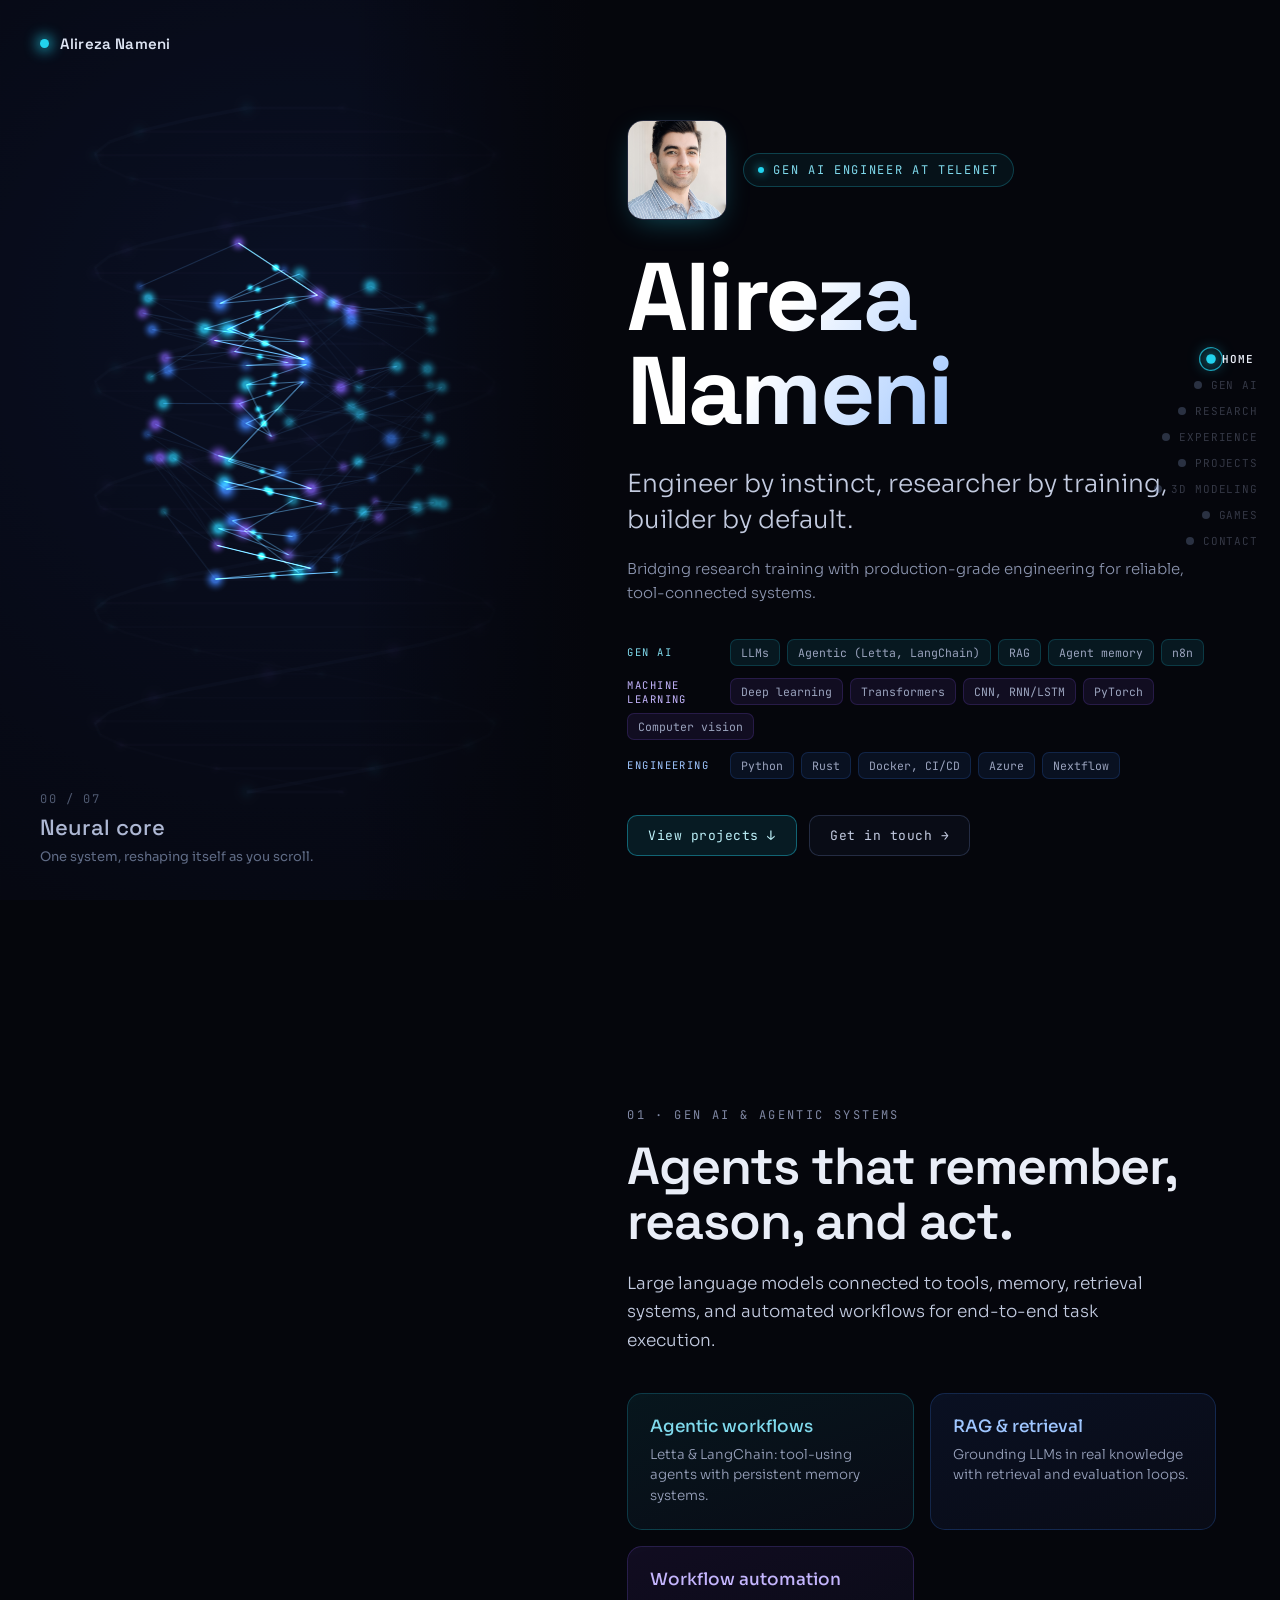
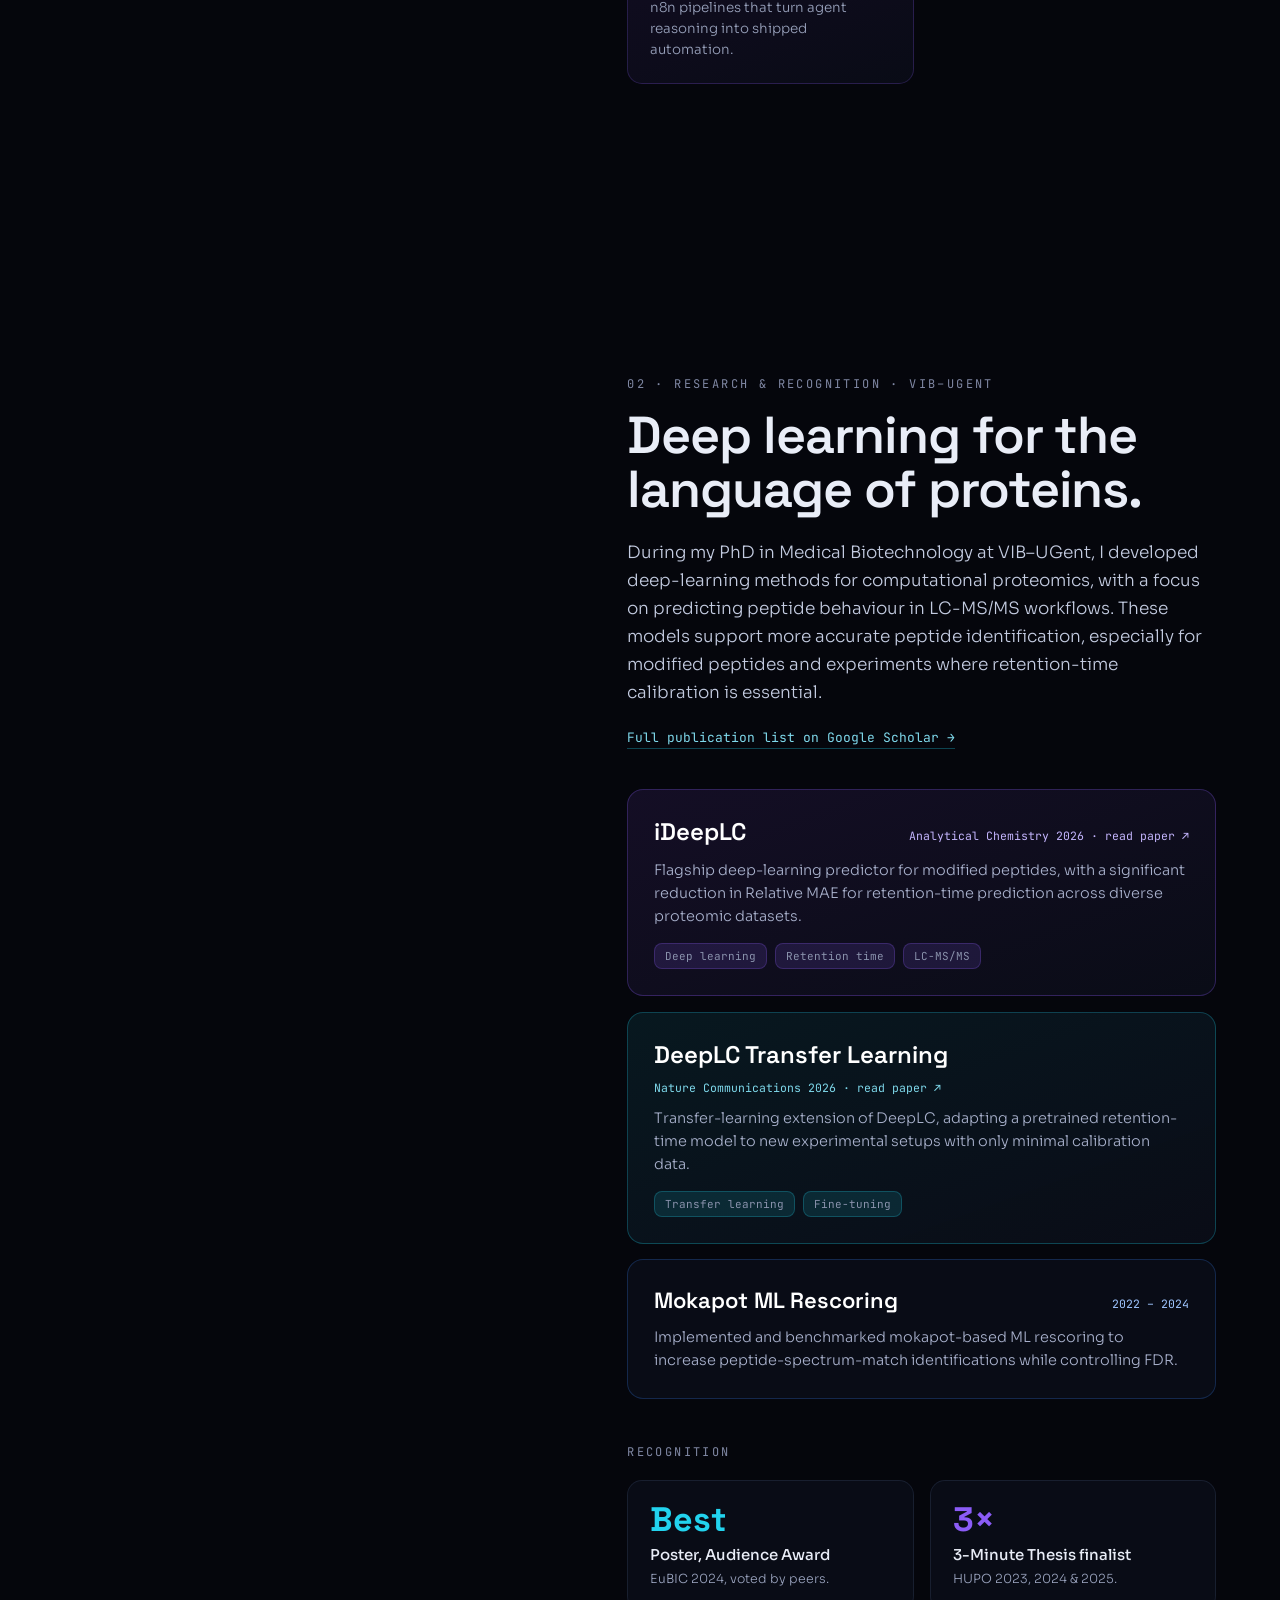
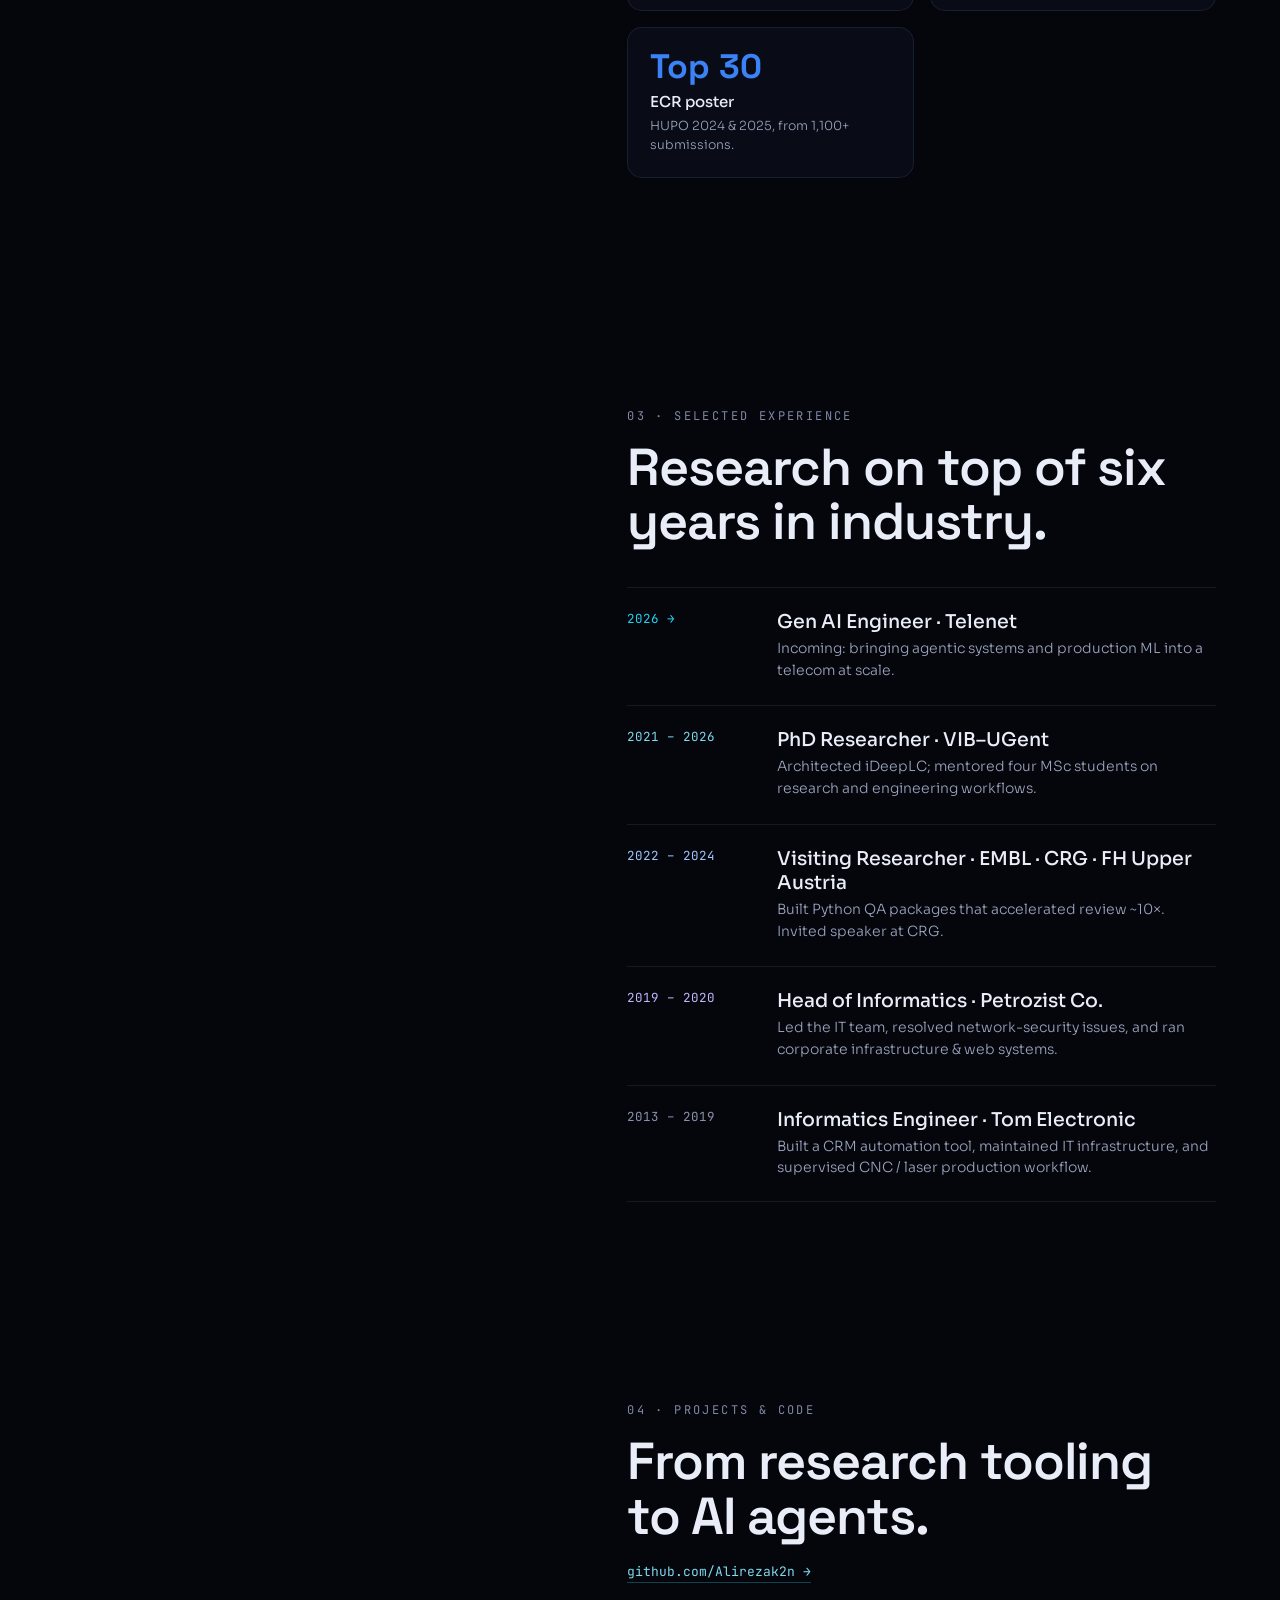
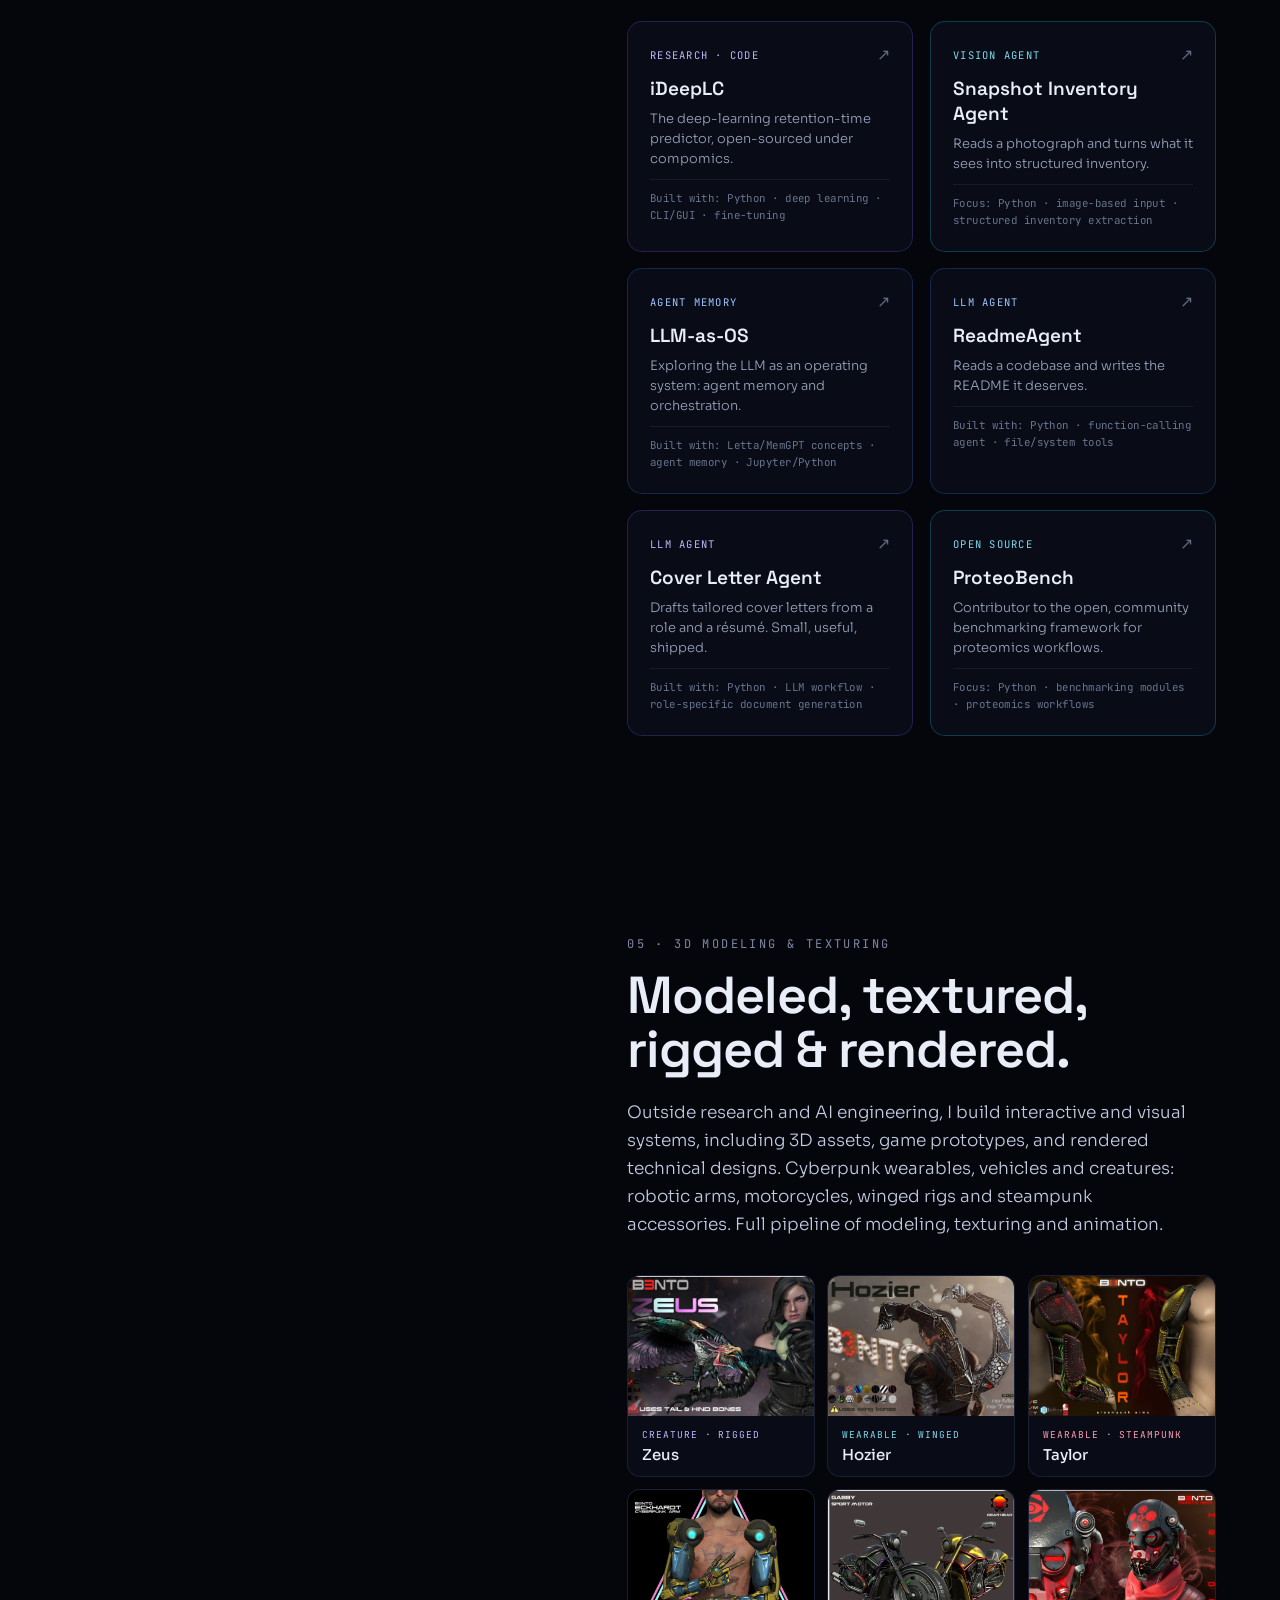
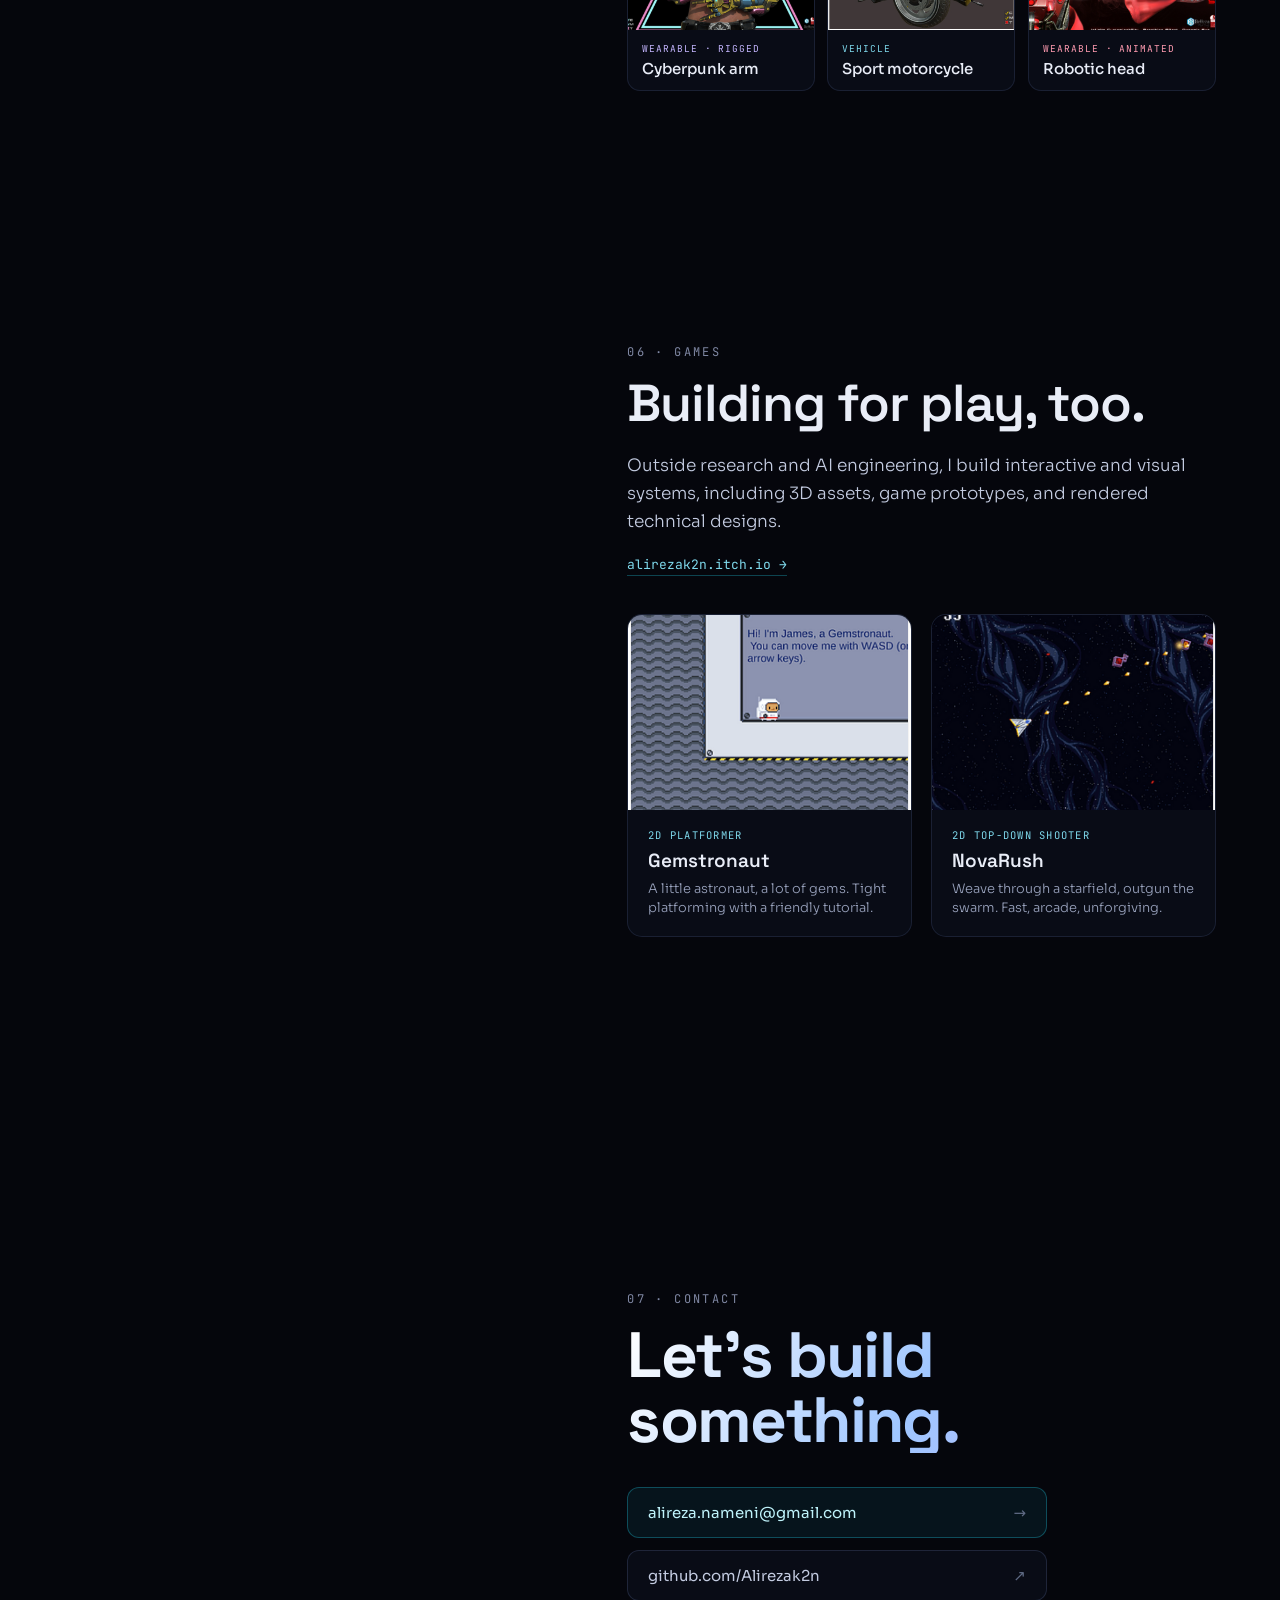
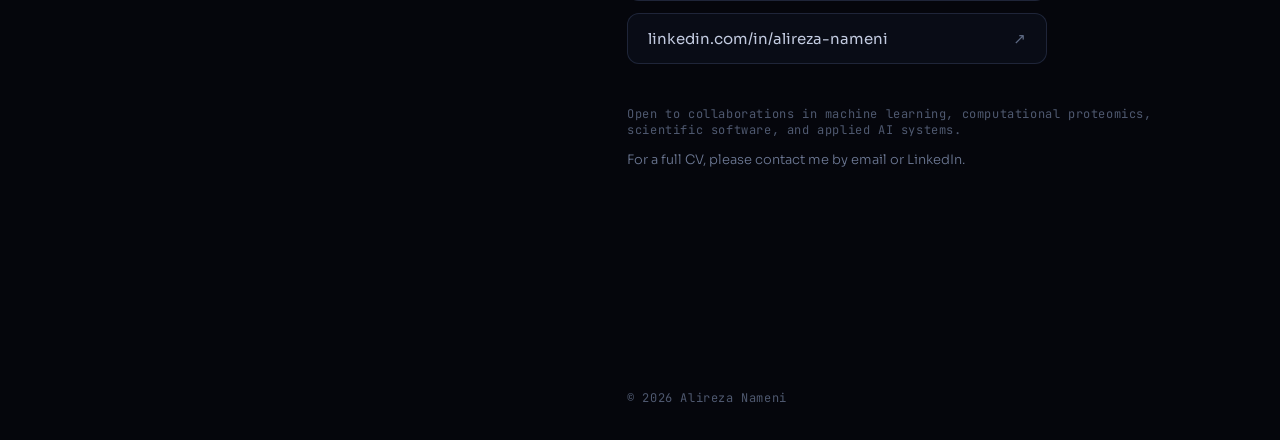
==== index.html @ 002497c2 "Add files via upload" ====
<!DOCTYPE html>

<html lang="en"><head><meta charset="utf-8"/><meta content="width=device-width, initial-scale=1" name="viewport"/><meta content="Portfolio of Alireza Nameni, focused on Gen AI, machine learning, agentic systems, scientific software, and computational proteomics." name="description"/><title>Alireza Nameni · Gen AI Engineer &amp; Machine Learning Researcher</title><link href="https://fonts.googleapis.com" rel="preconnect"/><link crossorigin="" href="https://fonts.gstatic.com" rel="preconnect"/><link href="https://fonts.googleapis.com/css2?family=Space+Grotesk:wght@400;500;600;700&amp;family=Sora:wght@300;400;500;600&amp;family=JetBrains+Mono:wght@400;500&amp;display=swap" rel="stylesheet"/><link href="css/style.css" rel="stylesheet"/><meta content="Alireza Nameni · Gen AI Engineer &amp; Machine Learning Researcher" property="og:title"/><meta content="Portfolio of Alireza Nameni, focused on Gen AI, machine learning, agentic systems, scientific software, and computational proteomics." property="og:description"/><meta content="website" property="og:type"/><meta content="https://alirezak2n.github.io" property="og:url"/><meta content="https://alirezak2n.github.io/uploads/BERX3398_small%20-%2034.jpg" property="og:image"/><meta content="summary_large_image" name="twitter:card"/><meta content="Alireza Nameni · Gen AI Engineer &amp; Machine Learning Researcher" name="twitter:title"/><meta content="Gen AI, machine learning, agentic systems, scientific software, and computational proteomics." name="twitter:description"/><meta content="https://alirezak2n.github.io/uploads/BERX3398_small%20-%2034.jpg" name="twitter:image"/><link href="https://alirezak2n.github.io/" rel="canonical"/><!--
============ VISITOR ANALYTICS — pick ONE option below ============

OPTION A (recommended, free, no cookie banner needed): GoatCounter
1. Sign up at https://www.goatcounter.com (free), choose a code, e.g. "alirezak2n"
2. Replace MYCODE below with your code and uncomment the line:

<script data-goatcounter="https://MYCODE.goatcounter.com/count" async src="//gc.zgo.at/count.js"></script>

3. View your stats anytime at https://MYCODE.goatcounter.com

OPTION B: Google Analytics 4 (free, more detailed, requires Google account)
1. Go to https://analytics.google.com → Admin → Create property → add a Web data stream for https://alirezak2n.github.io
2. Copy your Measurement ID (looks like G-XXXXXXXXXX), replace it below in BOTH places, and uncomment:

<script async src="https://www.googletagmanager.com/gtag/js?id=G-XXXXXXXXXX"></script>
<script>
  window.dataLayer = window.dataLayer || [];
  function gtag(){dataLayer.push(arguments);}
  gtag('js', new Date());
  gtag('config', 'G-XXXXXXXXXX');
</script>

3. View stats at analytics.google.com (data appears after ~24h)

OPTION C: Plausible (paid, privacy-friendly): create the site in Plausible, then uncomment:
<script defer data-domain="alirezak2n.github.io" src="https://plausible.io/js/script.js"></script>
--></head><body><noscript>This site uses JavaScript for the interactive visual background. The written content remains available without it.</noscript>
<canvas class="u0001" id="net"></canvas>
<div class="u0002" id="panelUI">
<div class="u0003">
<span class="u0004"></span>Alireza Nameni
  </div>
<div>
<div class="u0005" id="panelIdx">00 / 07</div>
<div class="u0006" id="panelLabel">Neural core</div>
<div class="u0007" id="panelSub">One system, reshaping itself as you scroll.</div>
</div>
</div>
<div class="u0008" id="progbar"></div>
<nav aria-label="Section navigation" id="dots"><a class="section-nav-link" data-dot="hero" href="#hero" title="Home"><span class="section-nav-dot"></span><span class="section-nav-label">Home</span></a><a class="section-nav-link" data-dot="genai" href="#genai" title="Gen AI"><span class="section-nav-dot"></span><span class="section-nav-label">Gen AI</span></a><a class="section-nav-link" data-dot="research" href="#research" title="Research"><span class="section-nav-dot"></span><span class="section-nav-label">Research</span></a><a class="section-nav-link" data-dot="experience" href="#experience" title="Experience"><span class="section-nav-dot"></span><span class="section-nav-label">Experience</span></a><a class="section-nav-link" data-dot="projects" href="#projects" title="Projects"><span class="section-nav-dot"></span><span class="section-nav-label">Projects</span></a><a class="section-nav-link" data-dot="modeling" href="#modeling" title="3D Modeling"><span class="section-nav-dot"></span><span class="section-nav-label">3D Modeling</span></a><a class="section-nav-link" data-dot="games" href="#games" title="Games"><span class="section-nav-dot"></span><span class="section-nav-label">Games</span></a><a class="section-nav-link" data-dot="contact" href="#contact" title="Contact"><span class="section-nav-dot"></span><span class="section-nav-label">Contact</span></a></nav>
<main class="u0009" id="content">
<section class="u0010" data-screen-label="Hero" data-section="hero" id="hero">
<div class="u0011" data-reveal="">
<img alt="Alireza Nameni" class="u0012" decoding="async" fetchpriority="high" src="uploads/BERX3398_small%20-%2034.jpg"/>
<div class="u0013">
<span class="u0014"></span>Gen AI Engineer at Telenet
      </div>
</div>
<h1 class="u0015" data-delay="110" data-reveal="">Alireza<br/>Nameni</h1>
<p class="u0016" data-delay="230" data-reveal="">Engineer by instinct, researcher by training, builder by default.</p>
<p class="u0017" data-delay="330" data-reveal="">Bridging research training with production-grade engineering for reliable, tool-connected systems.</p>
<div class="u0018" data-delay="440" data-reveal="">
<div class="u0019">
<span class="u0020">Gen AI</span>
<span class="u0021">LLMs</span>
<span class="u0021">Agentic (Letta, LangChain)</span>
<span class="u0021">RAG</span>
<span class="u0021">Agent memory</span>
<span class="u0021">n8n</span>
</div>
<div class="u0019">
<span class="u0022">Machine learning</span>
<span class="u0023">Deep learning</span>
<span class="u0023">Transformers</span>
<span class="u0023">CNN, RNN/LSTM</span>
<span class="u0023">PyTorch</span>
<span class="u0023">Computer vision</span>
</div>
<div class="u0019">
<span class="u0024">Engineering</span>
<span class="u0025">Python</span>
<span class="u0025">Rust</span>
<span class="u0025">Docker, CI/CD</span>
<span class="u0025">Azure</span>
<span class="u0025">Nextflow</span>
</div>
</div>
<div class="hero-cta" data-delay="540" data-reveal="">
<a href="#projects">View projects ↓</a>
<a class="hero-cta-alt" href="#contact">Get in touch →</a>
</div>
</section>
<section class="u0026" data-screen-label="Gen AI" data-section="genai" id="genai">
<div class="u0027" data-reveal="">
<div class="u0028">01 · Gen AI &amp; Agentic Systems</div>
<h2 class="u0029">Agents that remember, reason, and act.</h2>
<p class="u0030">Large language models connected to tools, memory, retrieval systems, and automated workflows for end-to-end task execution.</p>
</div>
<div class="u0031">
<div class="u0032" data-delay="80" data-reveal="">
<h3 class="u0033">Agentic workflows</h3>
<p class="u0034">Letta &amp; LangChain: tool-using agents with persistent memory systems.</p>
</div>
<div class="u0035" data-delay="170" data-reveal="">
<h3 class="u0036">RAG &amp; retrieval</h3>
<p class="u0034">Grounding LLMs in real knowledge with retrieval and evaluation loops.</p>
</div>
<div class="u0037" data-delay="260" data-reveal="">
<h3 class="u0038">Workflow automation</h3>
<p class="u0034">n8n pipelines that turn agent reasoning into shipped automation.</p>
</div>
</div>
</section>
<section class="u0039" data-screen-label="Research" data-section="research" id="research">
<div class="u0027" data-reveal="">
<div class="u0028">02 · Research &amp; Recognition · VIB–UGent</div>
<h2 class="u0029">Deep learning for the language of proteins.</h2>
<p class="u0040">During my PhD in Medical Biotechnology at VIB–UGent, I developed deep-learning methods for computational proteomics, with a focus on predicting peptide behaviour in LC-MS/MS workflows. These models support more accurate peptide identification, especially for modified peptides and experiments where retention-time calibration is essential.</p>
</div><a class="u0041" data-delay="120" data-reveal="" href="https://scholar.google.com/citations?hl=de&amp;user=buHR2sUAAAAJ" rel="noopener" target="_blank">Full publication list on Google Scholar →</a>
<div class="u0042">
<a class="u0043" data-card="" data-delay="80" data-reveal="" href="https://pubs.acs.org/doi/10.1021/acs.analchem.5c08017" rel="noopener" target="_blank">
<div class="u0044">
<h3 class="u0045">iDeepLC</h3>
<span class="u0046">Analytical Chemistry 2026 · read paper ↗</span>
</div>
<p class="u0047">Flagship deep-learning predictor for modified peptides, with a significant reduction in Relative MAE for retention-time prediction across diverse proteomic datasets.</p>
<div class="u0048">
<span class="u0049">Deep learning</span>
<span class="u0049">Retention time</span>
<span class="u0049">LC-MS/MS</span>
</div>
</a>
<a class="u0050" data-card="" data-delay="160" data-reveal="" href="https://www.nature.com/articles/s41467-026-68981-5" rel="noopener" target="_blank">
<div class="u0044">
<h3 class="u0045">DeepLC Transfer Learning</h3>
<span class="u0051">Nature Communications 2026 · read paper ↗</span>
</div>
<p class="u0047">Transfer-learning extension of DeepLC, adapting a pretrained retention-time model to new experimental setups with only minimal calibration data.</p>
<div class="u0048">
<span class="u0052">Transfer learning</span>
<span class="u0052">Fine-tuning</span>
</div>
</a>
<div class="u0053" data-card="" data-delay="240" data-reveal="">
<div class="u0044">
<h3 class="u0054">Mokapot ML Rescoring</h3>
<span class="u0055">2022 – 2024</span>
</div>
<p class="u0056">Implemented and benchmarked mokapot-based ML rescoring to increase peptide-spectrum-match identifications while controlling FDR.</p>
</div>
</div>
<div class="u0057" data-delay="120" data-reveal="">
<div class="u0058">Recognition</div>
<div class="u0059">
<div class="u0060">
<div class="u0061">Best</div>
<h3 class="u0062">Poster, Audience Award</h3>
<p class="u0063">EuBIC 2024, voted by peers.</p>
</div>
<div class="u0060">
<div class="u0064"><span data-count="3">0</span>×</div>
<h3 class="u0062">3-Minute Thesis finalist</h3>
<p class="u0063">HUPO 2023, 2024 &amp; 2025.</p>
</div>
<div class="u0060">
<div class="u0065">Top <span data-count="30">0</span></div>
<h3 class="u0062">ECR poster</h3>
<p class="u0063">HUPO 2024 &amp; 2025, from <span data-count="1100" data-suffix="+">0</span> submissions.</p>
</div>
</div>
</div>
</section>
<section class="u0026" data-screen-label="Experience" data-section="experience" id="experience">
<div class="u0027" data-reveal="">
<div class="u0028">03 · Selected Experience</div>
<h2 class="u0029">Research on top of six years in industry.</h2>
</div>
<div class="u0066">
<div class="u0067" data-delay="60" data-reveal="">
<div class="u0068">2026 →</div>
<div><h3 class="u0069">Gen AI Engineer · Telenet</h3><p class="u0070">Incoming: bringing agentic systems and production ML into a telecom at scale.</p></div>
</div>
<div class="u0067" data-delay="140" data-reveal="">
<div class="u0071">2021 – 2026</div>
<div><h3 class="u0069">PhD Researcher · VIB–UGent</h3><p class="u0070">Architected iDeepLC; mentored four MSc students on research and engineering workflows.</p></div>
</div>
<div class="u0067" data-delay="220" data-reveal="">
<div class="u0072">2022 – 2024</div>
<div><h3 class="u0069">Visiting Researcher · EMBL · CRG · FH Upper Austria</h3><p class="u0070">Built Python QA packages that accelerated review ~10×. Invited speaker at CRG.</p></div>
</div>
<div class="u0067" data-delay="300" data-reveal="">
<div class="u0073">2019 – 2020</div>
<div><h3 class="u0069">Head of Informatics · Petrozist Co.</h3><p class="u0070">Led the IT team, resolved network-security issues, and ran corporate infrastructure &amp; web systems.</p></div>
</div>
<div class="u0074" data-delay="380" data-reveal="">
<div class="u0075">2013 – 2019</div>
<div><h3 class="u0069">Informatics Engineer · Tom Electronic</h3><p class="u0070">Built a CRM automation tool, maintained IT infrastructure, and supervised CNC / laser production workflow.</p></div>
</div>
</div>
</section>
<section class="u0026" data-screen-label="Projects" data-section="projects" id="projects">
<div class="u0027" data-reveal="">
<div class="u0028">04 · Projects &amp; Code</div>
<h2 class="u0029">From research tooling to AI agents.</h2>
<a class="u0076" href="https://github.com/Alirezak2n" rel="noopener" target="_blank">github.com/Alirezak2n →</a>
</div>
<div class="u0077">
<a class="u0078" data-card="" data-delay="60" data-reveal="" href="https://github.com/compomics/iDeepLC" rel="noopener" target="_blank">
<div class="u0079"><span class="u0080">Research · code</span><span class="u0081">↗</span></div>
<h3 class="u0082">iDeepLC</h3>
<p class="u0083">The deep-learning retention-time predictor, open-sourced under compomics.</p><p class="project-meta">Built with: Python · deep learning · CLI/GUI · fine-tuning</p>
</a>
<a class="u0084" data-card="" data-delay="130" data-reveal="" href="https://github.com/Alirezak2n/InventoryAgent_viaPicture" rel="noopener" target="_blank">
<div class="u0079"><span class="u0085">Vision agent</span><span class="u0081">↗</span></div>
<h3 class="u0082">Snapshot Inventory Agent</h3>
<p class="u0083">Reads a photograph and turns what it sees into structured inventory.</p><p class="project-meta">Focus: Python · image-based input · structured inventory extraction</p>
</a>
<a class="u0086" data-card="" data-delay="200" data-reveal="" href="https://github.com/Alirezak2n/LLM-as-OS" rel="noopener" target="_blank">
<div class="u0079"><span class="u0087">Agent memory</span><span class="u0081">↗</span></div>
<h3 class="u0082">LLM-as-OS</h3>
<p class="u0083">Exploring the LLM as an operating system: agent memory and orchestration.</p><p class="project-meta">Built with: Letta/MemGPT concepts · agent memory · Jupyter/Python</p>
</a>
<a class="u0086" data-card="" data-delay="270" data-reveal="" href="https://github.com/Alirezak2n/ReadmeAgent" rel="noopener" target="_blank">
<div class="u0079"><span class="u0087">LLM agent</span><span class="u0081">↗</span></div>
<h3 class="u0082">ReadmeAgent</h3>
<p class="u0083">Reads a codebase and writes the README it deserves.</p><p class="project-meta">Built with: Python · function-calling agent · file/system tools</p>
</a>
<a class="u0078" data-card="" data-delay="340" data-reveal="" href="https://github.com/Alirezak2n/cover_letter_agent" rel="noopener" target="_blank">
<div class="u0079"><span class="u0080">LLM agent</span><span class="u0081">↗</span></div>
<h3 class="u0082">Cover Letter Agent</h3>
<p class="u0083">Drafts tailored cover letters from a role and a résumé. Small, useful, shipped.</p><p class="project-meta">Built with: Python · LLM workflow · role-specific document generation</p>
</a>
<a class="u0084" data-card="" data-delay="410" data-reveal="" href="https://proteobench.readthedocs.io/en/stable/" rel="noopener" target="_blank">
<div class="u0079"><span class="u0085">Open source</span><span class="u0081">↗</span></div>
<h3 class="u0082">ProteoBench</h3>
<p class="u0083">Contributor to the open, community benchmarking framework for proteomics workflows.</p><p class="project-meta">Focus: Python · benchmarking modules · proteomics workflows</p>
</a>
</div>
</section>
<section class="u0026" data-screen-label="3D Modeling" data-section="modeling" id="modeling">
<div class="u0027" data-reveal="">
<div class="u0028">05 · 3D Modeling &amp; Texturing</div>
<h2 class="u0029">Modeled, textured, rigged &amp; rendered.</h2>
<p class="u0030">Outside research and AI engineering, I build interactive and visual systems, including 3D assets, game prototypes, and rendered technical designs. Cyberpunk wearables, vehicles and creatures: robotic arms, motorcycles, winged rigs and steampunk accessories. Full pipeline of modeling, texturing and animation.</p>
</div>
<div class="u0088">
<div class="u0089" data-card="" data-delay="60" data-reveal="">
<div class="u0090"><img alt="Zeus creature wearable render" class="u0091" decoding="async" loading="lazy" src="uploads/pasted-1782906823386-0.png"/></div>
<div class="u0092"><div class="u0093">Creature · rigged</div><h3 class="u0094">Zeus</h3></div>
</div>
<div class="u0089" data-card="" data-delay="120" data-reveal="">
<div class="u0090"><img alt="Hozier winged mechanical rig render" class="u0091" decoding="async" loading="lazy" src="uploads/pasted-1782906848587-0.png"/></div>
<div class="u0092"><div class="u0095">Wearable · winged</div><h3 class="u0094">Hozier</h3></div>
</div>
<div class="u0089" data-card="" data-delay="180" data-reveal="">
<div class="u0090"><img alt="Taylor steampunk arms render" class="u0091" decoding="async" loading="lazy" src="uploads/pasted-1782906886913-0.png"/></div>
<div class="u0092"><div class="u0096">Wearable · steampunk</div><h3 class="u0094">Taylor</h3></div>
</div>
<div class="u0089" data-card="" data-delay="240" data-reveal="">
<div class="u0090"><img alt="Cyberpunk robotic arm render" class="u0091" decoding="async" loading="lazy" src="uploads/pasted-1782836172396-0.png"/></div>
<div class="u0092"><div class="u0093">Wearable · rigged</div><h3 class="u0094">Cyberpunk arm</h3></div>
</div>
<div class="u0089" data-card="" data-delay="300" data-reveal="">
<div class="u0090"><img alt="Sport motorcycle render" class="u0091" decoding="async" loading="lazy" src="uploads/pasted-1782836176114-0.png"/></div>
<div class="u0092"><div class="u0095">Vehicle</div><h3 class="u0094">Sport motorcycle</h3></div>
</div>
<div class="u0089" data-card="" data-delay="360" data-reveal="">
<div class="u0090"><img alt="Robotic head render" class="u0091" decoding="async" loading="lazy" src="uploads/pasted-1782836179711-0.png"/></div>
<div class="u0092"><div class="u0096">Wearable · animated</div><h3 class="u0094">Robotic head</h3></div>
</div>
</div>
</section>
<section class="u0026" data-screen-label="Games" data-section="games" id="games">
<div class="u0027" data-reveal="">
<div class="u0028">06 · Games</div>
<h2 class="u0029">Building for play, too.</h2><p class="section-support-text">Outside research and AI engineering, I build interactive and visual systems, including 3D assets, game prototypes, and rendered technical designs.</p>
<a class="u0076" href="https://alirezak2n.itch.io" rel="noopener" target="_blank">alirezak2n.itch.io →</a>
</div>
<div class="u0097">
<a class="u0098" data-card="" data-delay="60" data-reveal="" href="https://alirezak2n.itch.io" rel="noopener" target="_blank">
<div class="u0099"><img alt="Gemstronaut gameplay" class="u0091" decoding="async" loading="lazy" src="uploads/pasted-1782836167649-0.png"/></div>
<div class="u0100"><div class="u0101">2D platformer</div><h3 class="u0102">Gemstronaut</h3><p class="u0103">A little astronaut, a lot of gems. Tight platforming with a friendly tutorial.</p></div>
</a>
<a class="u0098" data-card="" data-delay="170" data-reveal="" href="https://alirezak2n.itch.io" rel="noopener" target="_blank">
<div class="u0099"><img alt="NovaRush gameplay" class="u0091" decoding="async" loading="lazy" src="uploads/pasted-1782836163449-0.png"/></div>
<div class="u0100"><div class="u0101">2D top-down shooter</div><h3 class="u0102">NovaRush</h3><p class="u0103">Weave through a starfield, outgun the swarm. Fast, arcade, unforgiving.</p></div>
</a>
</div>
</section>
<section class="u0104" data-screen-label="Contact" data-section="contact" id="contact">
<div class="u0027" data-reveal="">
<div class="u0028">07 · Contact</div>
<h2 class="u0105">Let’s build something.</h2>
<div class="u0106">
<a class="u0107" data-card="" href="mailto:alireza.nameni@gmail.com"><span>alireza.nameni@gmail.com</span><span class="u0081">→</span></a>
<a class="u0108" data-card="" href="https://github.com/Alirezak2n" rel="noopener" target="_blank"><span>github.com/Alirezak2n</span><span class="u0081">↗</span></a>
<a class="u0108" data-card="" href="https://linkedin.com/in/alireza-nameni" rel="noopener" target="_blank"><span>linkedin.com/in/alireza-nameni</span><span class="u0081">↗</span></a>
</div>
<p class="u0109">Open to collaborations in machine learning, computational proteomics, scientific software, and applied AI systems.</p><p class="cv-note">For a full CV, please contact me by email or LinkedIn.</p>
</div>
</section>
</main><footer class="site-footer">© 2026 Alireza Nameni</footer>
<script src="js/main.js"></script></body></html>
---- css/style.css ----
/* Base styles */
*{box-sizing:border-box}
  html{scroll-behavior:smooth}
  html,body{margin:0;padding:0;background:#05060c;color:#e9edf7;font-family:'Sora',system-ui,sans-serif;-webkit-font-smoothing:antialiased}
  body{overflow-x:hidden}
  ::selection{background:#22d3ee;color:#05060c}
  a{color:inherit;text-decoration:none}
  ::-webkit-scrollbar{width:10px}
  ::-webkit-scrollbar-track{background:#05060c}
  ::-webkit-scrollbar-thumb{background:#1c2438;border-radius:6px}
  ::-webkit-scrollbar-thumb:hover{background:#2b3450}


/* Section navigation */
#dots {
  position: fixed;
  right: 22px;
  top: 50%;
  transform: translateY(-50%);
  z-index: 60;
  display: flex;
  flex-direction: column;
  gap: 12px;
  align-items: flex-end;
}
.section-nav-link {
  display: inline-flex;
  align-items: center;
  justify-content: flex-end;
  gap: 9px;
  color: rgba(160,170,200,.48);
  font-family: 'JetBrains Mono', monospace;
  font-size: 11px;
  letter-spacing: .08em;
  text-transform: uppercase;
  transition: color .28s ease, font-weight .28s ease, transform .28s ease;
}
.section-nav-label {
  opacity: .64;
  transform: translateX(0);
  transition: opacity .28s ease, transform .28s ease;
}
.section-nav-dot {
  width: 8px;
  height: 8px;
  border-radius: 999px;
  background: rgba(140,160,210,.28);
  box-shadow: none;
  position: relative;
  transition: background .28s ease, box-shadow .28s ease, transform .28s ease;
}
.section-nav-dot::after {
  content: '';
  position: absolute;
  inset: -6px;
  border-radius: 999px;
  border: 1px solid rgba(34,211,238,0);
  transform: scale(.65) rotate(-35deg);
  transition: border-color .28s ease, transform .42s ease;
}
.section-nav-link.active {
  color: #e9edf7;
  font-weight: 600;
  transform: translateX(-2px);
}
.section-nav-link.active .section-nav-label {
  opacity: 1;
  transform: translateX(-2px);
}
.section-nav-link.active .section-nav-dot {
  background: #22d3ee;
  box-shadow: 0 0 12px 2px rgba(34,211,238,.7);
  transform: scale(1.2);
}
.section-nav-link.active .section-nav-dot::after {
  border-color: rgba(34,211,238,.72);
  transform: scale(1) rotate(325deg);
}
@media (max-width: 820px) {
  #dots {
    right: 12px;
    gap: 10px;
  }
  .section-nav-label {
    display: none;
  }
  .section-nav-link {
    gap: 0;
  }
}


/* Generated utility classes from the original inline styles. */

.u0001{position:fixed;left:0;top:0;width:46vw;height:100vh;z-index:0;pointer-events:none;display:block}

.u0002{position:fixed;left:0;top:0;width:44vw;height:100vh;z-index:2;pointer-events:none;padding:34px 40px;display:flex;flex-direction:column;justify-content:space-between}

.u0003{display:flex;align-items:center;gap:11px;font-family:'Space Grotesk',sans-serif;font-weight:600;font-size:15px;letter-spacing:.01em;color:#dfe6f5}

.u0004{width:9px;height:9px;border-radius:50%;background:#22d3ee;box-shadow:0 0 14px 2px #22d3ee}

.u0005{font-family:'JetBrains Mono',monospace;font-size:12px;color:#4f5970;letter-spacing:.14em}

.u0006{font-family:'Space Grotesk',sans-serif;font-size:22px;font-weight:500;color:#aeb8d4;margin-top:6px;transition:color .4s ease}

.u0007{font-size:13px;color:#5f6b85;margin-top:6px;max-width:280px;line-height:1.5;transition:opacity .4s ease}

.u0008{position:fixed;top:0;left:0;height:3px;width:0%;z-index:60;background:linear-gradient(90deg,#3b82f6,#22d3ee,#8b5cf6);box-shadow:0 0 10px rgba(34,211,238,.6)}

.u0009{position:relative;z-index:1;margin-left:44vw;max-width:760px;padding:0 clamp(28px,5vw,80px)}

.u0010{min-height:100vh;display:flex;flex-direction:column;justify-content:center;padding:120px 0 90px}

.u0011{opacity:0;transform:translateY(24px);transition:opacity .8s cubic-bezier(.2,.7,.2,1),transform .8s cubic-bezier(.2,.7,.2,1);display:flex;align-items:center;gap:16px;margin-bottom:30px}

.u0012{width: 100px; height: 100px; border-radius: 16px; object-fit: cover; border: 1px solid rgba(120,140,200,.25); box-shadow: 0 8px 30px -10px rgba(34,211,238,.4); flex-grow: 0; position: static}

.u0013{display:inline-flex;align-items:center;gap:9px;font-family:'JetBrains Mono',monospace;font-size:12px;letter-spacing:.14em;text-transform:uppercase;color:#7fd9ec;border:1px solid rgba(34,211,238,.24);padding:8px 14px;border-radius:999px;background:rgba(34,211,238,.06)}

.u0014{width:6px;height:6px;border-radius:50%;background:#22d3ee;box-shadow:0 0 10px #22d3ee}

.u0015{opacity:0;transform:translateY(24px);transition:opacity .8s cubic-bezier(.2,.7,.2,1),transform .8s cubic-bezier(.2,.7,.2,1);font-family:'Space Grotesk',sans-serif;font-weight:700;font-size:clamp(46px,8vw,96px);line-height:.98;letter-spacing:-.03em;margin:0;background:linear-gradient(120deg,#ffffff 28%,#9fc6ff 62%,#c4b5fd 100%);-webkit-background-clip:text;background-clip:text;-webkit-text-fill-color:transparent}

.u0016{opacity:0;transform:translateY(24px);transition:opacity .8s cubic-bezier(.2,.7,.2,1),transform .8s cubic-bezier(.2,.7,.2,1);font-size:clamp(18px,2.3vw,25px);max-width:600px;margin:28px 0 0;color:#c3cbe0;line-height:1.45;font-weight:300}

.u0017{opacity:0;transform:translateY(24px);transition:opacity .8s ease,transform .8s ease;font-size:15px;color:#8a93ad;margin:18px 0 0;max-width:560px;line-height:1.6;font-weight:300}

.u0018{opacity:0;transform:translateY(24px);transition:opacity .8s ease,transform .8s ease;display:flex;flex-direction:column;gap:12px;margin-top:34px}

.u0019{display:flex;flex-wrap:wrap;align-items:center;gap:7px}

.u0020{font-family:'JetBrains Mono',monospace;font-size:10.5px;letter-spacing:.14em;text-transform:uppercase;color:#7fd9ec;width:96px}

.u0021{font-family:'JetBrains Mono',monospace;font-size:11.5px;color:#9aa3bd;padding:5px 10px;border-radius:7px;background:rgba(34,211,238,.09);border:1px solid rgba(34,211,238,.18)}

.u0022{font-family:'JetBrains Mono',monospace;font-size:10.5px;letter-spacing:.14em;text-transform:uppercase;color:#c4b5fd;width:96px}

.u0023{font-family:'JetBrains Mono',monospace;font-size:11.5px;color:#9aa3bd;padding:5px 10px;border-radius:7px;background:rgba(139,92,246,.09);border:1px solid rgba(139,92,246,.18)}

.u0024{font-family:'JetBrains Mono',monospace;font-size:10.5px;letter-spacing:.14em;text-transform:uppercase;color:#9fc6ff;width:96px}

.u0025{font-family:'JetBrains Mono',monospace;font-size:11.5px;color:#9aa3bd;padding:5px 10px;border-radius:7px;background:rgba(59,130,246,.09);border:1px solid rgba(59,130,246,.18)}

.u0026{min-height:100vh;display:flex;flex-direction:column;justify-content:center;padding:100px 0}

.u0027{opacity:0;transform:translateY(24px);transition:opacity .7s ease,transform .7s ease}

.u0028{font-family:'JetBrains Mono',monospace;font-size:12px;letter-spacing:.2em;text-transform:uppercase;color:#7f87a3;margin-bottom:16px}

.u0029{font-family:'Space Grotesk',sans-serif;font-weight:600;font-size:clamp(30px,4.6vw,52px);line-height:1.05;letter-spacing:-.02em;margin:0}

.u0030{margin:22px 0 0;color:#c3cbe0;font-size:17px;line-height:1.65;font-weight:300;max-width:560px}

.u0031{display:grid;grid-template-columns:repeat(auto-fit,minmax(210px,1fr));gap:16px;margin-top:38px}

.u0032{opacity:0;transform:translateY(24px);transition:opacity .7s ease,transform .7s ease;padding:22px;border-radius:15px;border:1px solid rgba(34,211,238,.22);background:linear-gradient(160deg,rgba(10,40,48,.5),rgba(13,17,31,.55))}

.u0033{font-size:17px;margin:0 0 8px;font-weight:500;color:#7fd9ec}

.u0034{margin:0;color:#9aa3bd;font-size:13.5px;line-height:1.55;font-weight:300}

.u0035{opacity:0;transform:translateY(24px);transition:opacity .7s ease,transform .7s ease;padding:22px;border-radius:15px;border:1px solid rgba(59,130,246,.22);background:linear-gradient(160deg,rgba(15,28,58,.5),rgba(13,17,31,.55))}

.u0036{font-size:17px;margin:0 0 8px;font-weight:500;color:#9fc6ff}

.u0037{opacity:0;transform:translateY(24px);transition:opacity .7s ease,transform .7s ease;padding:22px;border-radius:15px;border:1px solid rgba(139,92,246,.22);background:linear-gradient(160deg,rgba(30,20,55,.5),rgba(13,17,31,.55))}

.u0038{font-size:17px;margin:0 0 8px;font-weight:500;color:#c4b5fd}

.u0039{padding:130px 0}

.u0040{margin:22px 0 0;color:#c3cbe0;font-size:17px;line-height:1.65;font-weight:300;max-width:580px}

.u0041{opacity:0;transform:translateY(24px);transition:opacity .7s ease,transform .7s ease;display:inline-flex;align-items:center;gap:8px;margin-top:22px;font-family:'JetBrains Mono',monospace;font-size:13px;color:#7fd9ec;border-bottom:1px solid rgba(34,211,238,.3);padding-bottom:2px}

.u0042{display:flex;flex-direction:column;gap:16px;margin-top:40px}

.u0043{opacity:0;transform:translateY(24px);transition:opacity .7s ease,transform .7s ease,box-shadow .35s ease,border-color .35s ease;display:block;padding:26px;border-radius:16px;border:1px solid rgba(139,92,246,.28);background:linear-gradient(160deg,rgba(30,20,55,.6),rgba(13,17,31,.6))}

.u0044{display:flex;justify-content:space-between;align-items:baseline;flex-wrap:wrap;gap:10px}

.u0045{font-family:'Space Grotesk',sans-serif;font-size:24px;margin:0;font-weight:600;color:#fff}

.u0046{font-family:'JetBrains Mono',monospace;font-size:11.5px;color:#c4b5fd}

.u0047{margin:12px 0 14px;color:#a8b0cb;font-size:14.5px;line-height:1.6;font-weight:300}

.u0048{display:flex;flex-wrap:wrap;gap:8px;font-family:'JetBrains Mono',monospace;font-size:11px;color:#8a93ad}

.u0049{padding:5px 10px;border-radius:8px;background:rgba(139,92,246,.14);border:1px solid rgba(139,92,246,.25)}

.u0050{opacity:0;transform:translateY(24px);transition:opacity .7s ease,transform .7s ease,box-shadow .35s ease,border-color .35s ease;display:block;padding:26px;border-radius:16px;border:1px solid rgba(34,211,238,.26);background:linear-gradient(160deg,rgba(10,40,48,.55),rgba(13,17,31,.6))}

.u0051{font-family:'JetBrains Mono',monospace;font-size:11.5px;color:#7fd9ec}

.u0052{padding:5px 10px;border-radius:8px;background:rgba(34,211,238,.12);border:1px solid rgba(34,211,238,.24)}

.u0053{opacity:0;transform:translateY(24px);transition:opacity .7s ease,transform .7s ease,box-shadow .35s ease,border-color .35s ease;padding:26px;border-radius:16px;border:1px solid rgba(59,130,246,.24);background:rgba(13,17,31,.6)}

.u0054{font-family:'Space Grotesk',sans-serif;font-size:22px;margin:0;font-weight:600;color:#fff}

.u0055{font-family:'JetBrains Mono',monospace;font-size:11.5px;color:#9fc6ff}

.u0056{margin:12px 0 0;color:#a8b0cb;font-size:14.5px;line-height:1.6;font-weight:300}

.u0057{opacity:0;transform:translateY(24px);transition:opacity .7s ease,transform .7s ease;margin-top:44px}

.u0058{font-family:'JetBrains Mono',monospace;font-size:12px;letter-spacing:.2em;text-transform:uppercase;color:#7f87a3;margin-bottom:20px}

.u0059{display:grid;grid-template-columns:repeat(auto-fit,minmax(200px,1fr));gap:16px}

.u0060{padding:22px;border-radius:15px;border:1px solid rgba(120,140,200,.14);background:rgba(13,17,31,.6)}

.u0061{font-family:'Space Grotesk',sans-serif;font-size:34px;font-weight:700;color:#22d3ee;line-height:1;margin-bottom:8px}

.u0062{font-size:15px;margin:0 0 6px;font-weight:500}

.u0063{margin:0;color:#9aa3bd;font-size:12.5px;line-height:1.5;font-weight:300}

.u0064{font-family:'Space Grotesk',sans-serif;font-size:34px;font-weight:700;color:#8b5cf6;line-height:1;margin-bottom:8px}

.u0065{font-family:'Space Grotesk',sans-serif;font-size:34px;font-weight:700;color:#3b82f6;line-height:1;margin-bottom:8px}

.u0066{margin-top:38px;display:flex;flex-direction:column;gap:2px}

.u0067{opacity:0;transform:translateY(24px);transition:opacity .7s ease,transform .7s ease;display:grid;grid-template-columns:130px 1fr;gap:20px;padding:22px 0;border-top:1px solid rgba(120,140,200,.14)}

.u0068{font-family:'JetBrains Mono',monospace;font-size:12.5px;color:#22d3ee}

.u0069{font-size:19px;margin:0 0 4px;font-weight:500}

.u0070{margin:0;color:#9aa3bd;font-size:14px;line-height:1.55;font-weight:300}

.u0071{font-family:'JetBrains Mono',monospace;font-size:12.5px;color:#7fd9ec}

.u0072{font-family:'JetBrains Mono',monospace;font-size:12.5px;color:#9fc6ff}

.u0073{font-family:'JetBrains Mono',monospace;font-size:12.5px;color:#c4b5fd}

.u0074{opacity:0;transform:translateY(24px);transition:opacity .7s ease,transform .7s ease;display:grid;grid-template-columns:130px 1fr;gap:20px;padding:22px 0;border-top:1px solid rgba(120,140,200,.14);border-bottom:1px solid rgba(120,140,200,.14)}

.u0075{font-family:'JetBrains Mono',monospace;font-size:12.5px;color:#8a93ad}

.u0076{display:inline-flex;align-items:center;gap:8px;margin-top:20px;font-family:'JetBrains Mono',monospace;font-size:13px;color:#7fd9ec;border-bottom:1px solid rgba(34,211,238,.3);padding-bottom:2px}

.u0077{display:grid;grid-template-columns:repeat(auto-fit,minmax(230px,1fr));gap:16px;margin-top:38px}

.u0078{opacity:0;transform:translateY(24px);transition:opacity .7s ease,transform .7s ease,box-shadow .35s ease,border-color .35s ease;display:block;padding:22px;border-radius:15px;border:1px solid rgba(139,92,246,.24);background:rgba(13,17,31,.6)}

.u0079{display:flex;justify-content:space-between;align-items:center;margin-bottom:11px}

.u0080{font-family:'JetBrains Mono',monospace;font-size:10.5px;letter-spacing:.12em;text-transform:uppercase;color:#c4b5fd}

.u0081{color:#5f6b85}

.u0082{font-family:'Space Grotesk',sans-serif;font-size:19px;margin:0 0 8px;font-weight:600}

.u0083{margin:0;color:#9aa3bd;font-size:13px;line-height:1.55;font-weight:300}

.u0084{opacity:0;transform:translateY(24px);transition:opacity .7s ease,transform .7s ease,box-shadow .35s ease,border-color .35s ease;display:block;padding:22px;border-radius:15px;border:1px solid rgba(34,211,238,.24);background:rgba(13,17,31,.6)}

.u0085{font-family:'JetBrains Mono',monospace;font-size:10.5px;letter-spacing:.12em;text-transform:uppercase;color:#7fd9ec}

.u0086{opacity:0;transform:translateY(24px);transition:opacity .7s ease,transform .7s ease,box-shadow .35s ease,border-color .35s ease;display:block;padding:22px;border-radius:15px;border:1px solid rgba(59,130,246,.24);background:rgba(13,17,31,.6)}

.u0087{font-family:'JetBrains Mono',monospace;font-size:10.5px;letter-spacing:.12em;text-transform:uppercase;color:#9fc6ff}

.u0088{display:grid;grid-template-columns:repeat(3,1fr);gap:12px;margin-top:36px}

.u0089{opacity:0;transform:translateY(24px);transition:opacity .7s ease,transform .7s ease,box-shadow .35s ease,border-color .35s ease;border-radius:13px;overflow:hidden;border:1px solid rgba(120,140,200,.16);background:rgba(13,17,31,.6)}

.u0090{aspect-ratio:4/3;overflow:hidden;background:#000}

.u0091{width:100%;height:100%;object-fit:cover;display:block}

.u0092{padding:12px 14px}

.u0093{font-family:'JetBrains Mono',monospace;font-size:9.5px;letter-spacing:.1em;text-transform:uppercase;color:#c4b5fd;margin-bottom:4px}

.u0094{font-size:15px;margin:0;font-weight:500}

.u0095{font-family:'JetBrains Mono',monospace;font-size:9.5px;letter-spacing:.1em;text-transform:uppercase;color:#7fd9ec;margin-bottom:4px}

.u0096{font-family:'JetBrains Mono',monospace;font-size:9.5px;letter-spacing:.1em;text-transform:uppercase;color:#ff9bb0;margin-bottom:4px}

.u0097{display:grid;grid-template-columns:repeat(auto-fit,minmax(240px,1fr));gap:18px;margin-top:38px}

.u0098{opacity:0;transform:translateY(24px);transition:opacity .7s ease,transform .7s ease,box-shadow .35s ease,border-color .35s ease;display:block;border-radius:15px;overflow:hidden;border:1px solid rgba(120,140,200,.16);background:rgba(13,17,31,.6)}

.u0099{aspect-ratio:16/11;overflow:hidden;background:#03040a}

.u0100{padding:18px 20px}

.u0101{font-family:'JetBrains Mono',monospace;font-size:10.5px;letter-spacing:.12em;text-transform:uppercase;color:#7fd9ec;margin-bottom:6px}

.u0102{font-family:'Space Grotesk',sans-serif;font-size:19px;margin:0 0 6px;font-weight:600}

.u0103{margin:0;color:#9aa3bd;font-size:13px;line-height:1.5;font-weight:300}

.u0104{min-height:100vh;display:flex;flex-direction:column;justify-content:center;padding:100px 0 120px}

.u0105{font-family:'Space Grotesk',sans-serif;font-weight:700;font-size:clamp(34px,5.4vw,64px);line-height:1.02;letter-spacing:-.025em;margin:0;background:linear-gradient(120deg,#ffffff,#9fc6ff,#c4b5fd);-webkit-background-clip:text;background-clip:text;-webkit-text-fill-color:transparent}

.u0106{display:flex;flex-direction:column;gap:12px;margin-top:34px;max-width:420px}

.u0107{transition:box-shadow .35s,border-color .35s,transform .35s;padding:15px 20px;border-radius:12px;border:1px solid rgba(34,211,238,.3);background:rgba(34,211,238,.07);color:#bff3fb;font-size:15px;display:flex;justify-content:space-between;align-items:center}

.u0108{transition:box-shadow .35s,border-color .35s,transform .35s;padding:15px 20px;border-radius:12px;border:1px solid rgba(120,140,200,.2);background:rgba(13,17,31,.6);color:#c3cbe0;font-size:15px;display:flex;justify-content:space-between;align-items:center}

.u0109{margin:42px 0 0;color:#4f5970;font-family:'JetBrains Mono',monospace;font-size:12px;letter-spacing:.05em}


/* Small metadata lines added to project cards */
.project-meta{
  margin:10px 0 0;
  padding-top:10px;
  border-top:1px solid rgba(120,140,200,.12);
  color:#68748e;
  font-family:'JetBrains Mono',monospace;
  font-size:10.8px;
  line-height:1.55;
  letter-spacing:.04em;
}
.section-support-text{
  margin:22px 0 0;
  color:#c3cbe0;
  font-size:17px;
  line-height:1.65;
  font-weight:300;
  max-width:560px;
}
.cv-note{
  margin:12px 0 0;
  color:#6f7b97;
  font-size:13px;
  line-height:1.55;
  font-weight:300;
  max-width:520px;
}
.site-footer{
  position:relative;
  z-index:1;
  margin-left:44vw;
  max-width:760px;
  padding:0 clamp(28px,5vw,80px) 34px;
  color:#4f5970;
  font-family:'JetBrains Mono',monospace;
  font-size:12px;
  letter-spacing:.05em;
}
noscript{
  display:block;
  position:relative;
  z-index:100;
  padding:12px 18px;
  background:#0d111f;
  color:#c3cbe0;
  font-size:13px;
  text-align:center;
}
.not-found-page{
  min-height:100vh;
  display:flex;
  flex-direction:column;
  justify-content:center;
  max-width:720px;
  margin:0 auto;
  padding:48px 28px;
}
.not-found-page h1{
  font-family:'Space Grotesk',sans-serif;
  font-size:clamp(42px,7vw,80px);
  line-height:1;
  margin:0;
  letter-spacing:-.03em;
  background:linear-gradient(120deg,#ffffff,#9fc6ff,#c4b5fd);
  -webkit-background-clip:text;
  background-clip:text;
  -webkit-text-fill-color:transparent;
}
.not-found-page p{
  color:#9aa3bd;
  font-size:17px;
  line-height:1.6;
  margin:22px 0 0;
}
.not-found-page a{
  display:inline-flex;
  width:max-content;
  margin-top:28px;
  color:#7fd9ec;
  font-family:'JetBrains Mono',monospace;
  font-size:13px;
  border-bottom:1px solid rgba(34,211,238,.3);
  padding-bottom:2px;
}
/* v4 additions ------------------------------------------------ */

/* Panel label swap animation */
@keyframes panelSwap{
  from{opacity:0;transform:translateY(7px)}
  to{opacity:1;transform:translateY(0)}
}
.u0006.swap,.u0007.swap{animation:panelSwap .45s cubic-bezier(.2,.7,.2,1)}

/* Hero CTA row */
.hero-cta{
  opacity:0;
  transform:translateY(24px);
  transition:opacity .8s ease,transform .8s ease;
  display:flex;
  flex-wrap:wrap;
  gap:12px;
  margin-top:36px;
}
.hero-cta a{
  font-family:'JetBrains Mono',monospace;
  font-size:13px;
  letter-spacing:.04em;
  padding:11px 20px;
  border-radius:10px;
  border:1px solid rgba(34,211,238,.4);
  background:rgba(34,211,238,.1);
  color:#bff3fb;
  transition:background .3s,border-color .3s,transform .3s,box-shadow .3s;
}
.hero-cta a:hover{
  background:rgba(34,211,238,.18);
  border-color:rgba(34,211,238,.7);
  transform:translateY(-2px);
  box-shadow:0 10px 30px -12px rgba(34,211,238,.5);
}
.hero-cta a.hero-cta-alt{
  border-color:rgba(120,140,200,.25);
  background:rgba(13,17,31,.6);
  color:#c3cbe0;
}
.hero-cta a.hero-cta-alt:hover{
  border-color:rgba(139,92,246,.55);
  background:rgba(139,92,246,.12);
  box-shadow:0 10px 30px -12px rgba(139,92,246,.45);
}

/* Card micro-interactions (CSS-driven, replaces JS hover handlers) */
[data-card]{will-change:transform}
[data-card]:hover{
  transform:translateY(-6px) !important;
  box-shadow:0 18px 50px -18px rgba(34,211,238,.45);
  border-color:rgba(34,211,238,.5) !important;
}
.u0089:hover .u0091,.u0098:hover .u0091{transform:scale(1.05)}
.u0091{transition:transform .6s cubic-bezier(.2,.7,.2,1)}
[data-card] .u0081{transition:transform .3s ease,color .3s ease}
[data-card]:hover .u0081{transform:translateX(4px);color:#7fd9ec}

@media (prefers-reduced-motion: reduce){
  html{scroll-behavior:auto}
  .u0006.swap,.u0007.swap{animation:none}
  [data-card]:hover{transform:none !important}
  .u0089:hover .u0091,.u0098:hover .u0091{transform:none}
}

@media (max-width: 820px){
  .site-footer{
    margin-left:0;
    max-width:none;
    padding:0 clamp(28px,5vw,80px) 28px;
  }
}
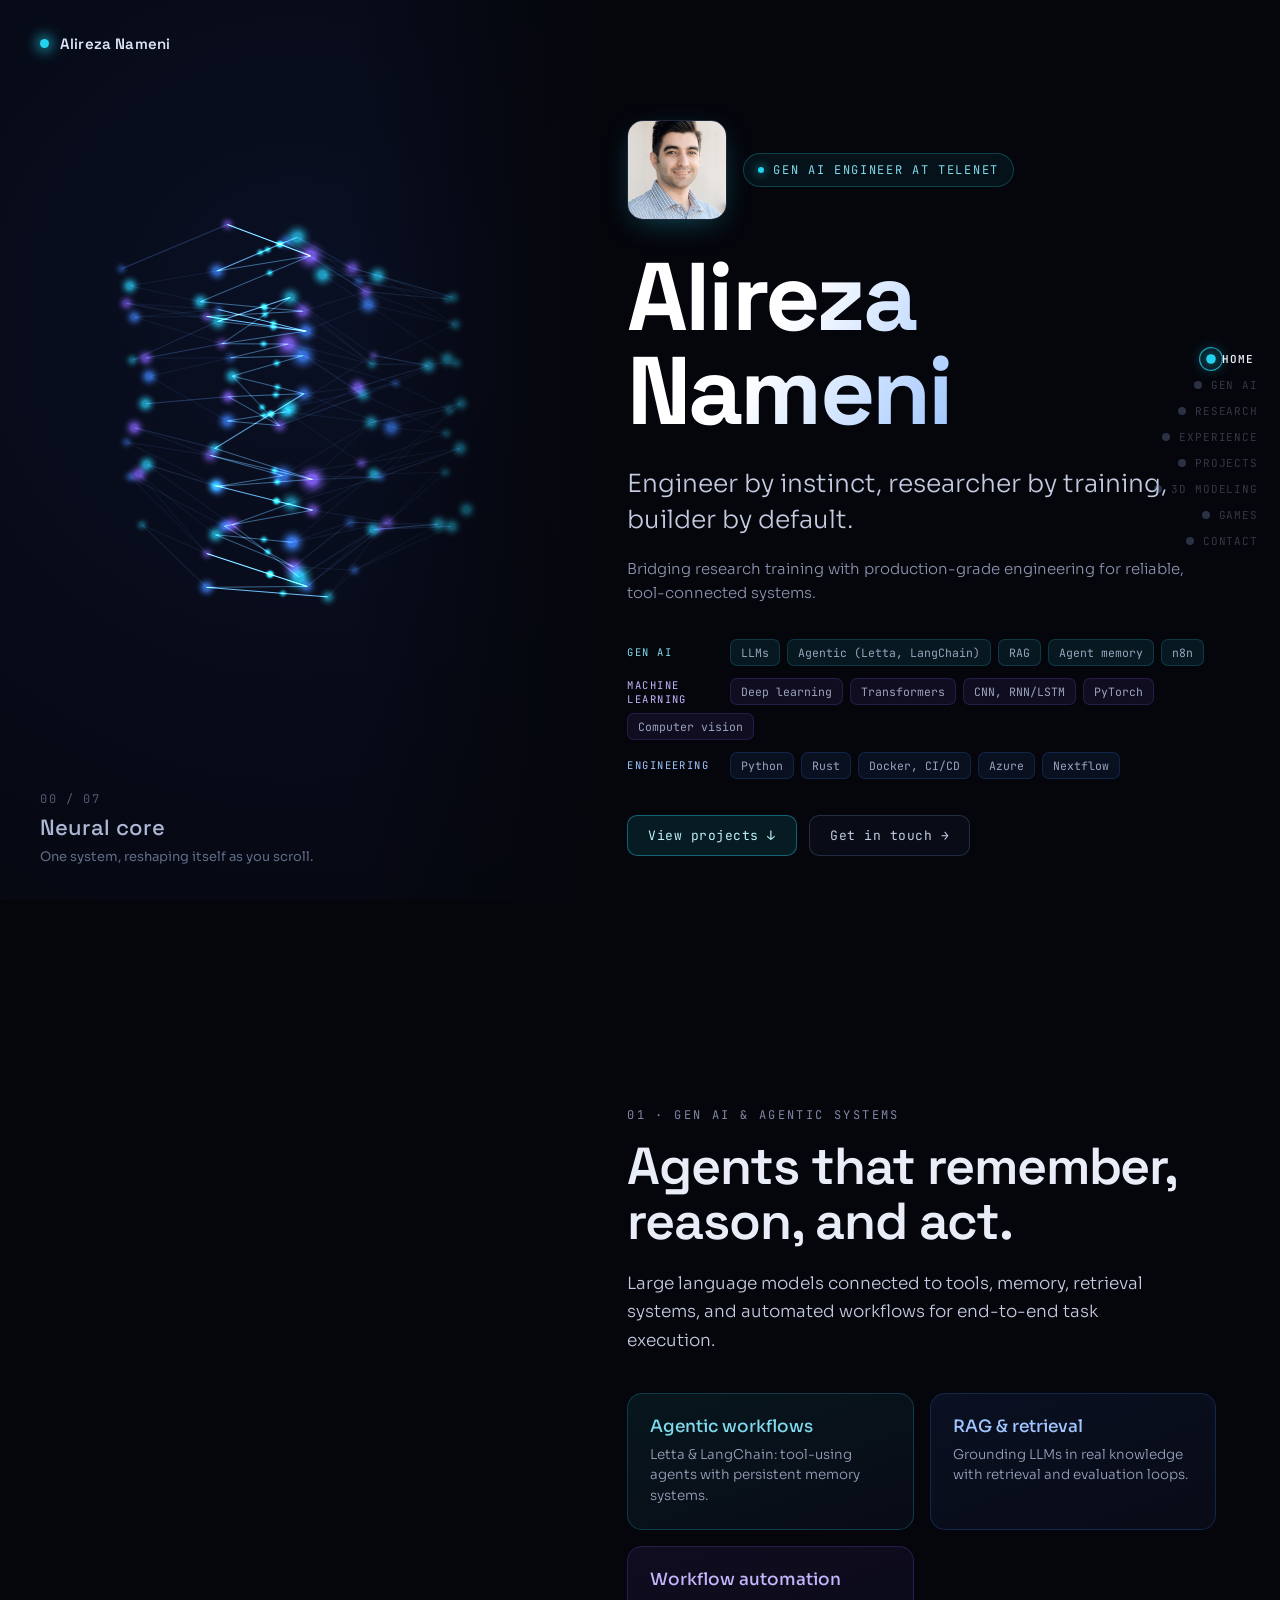
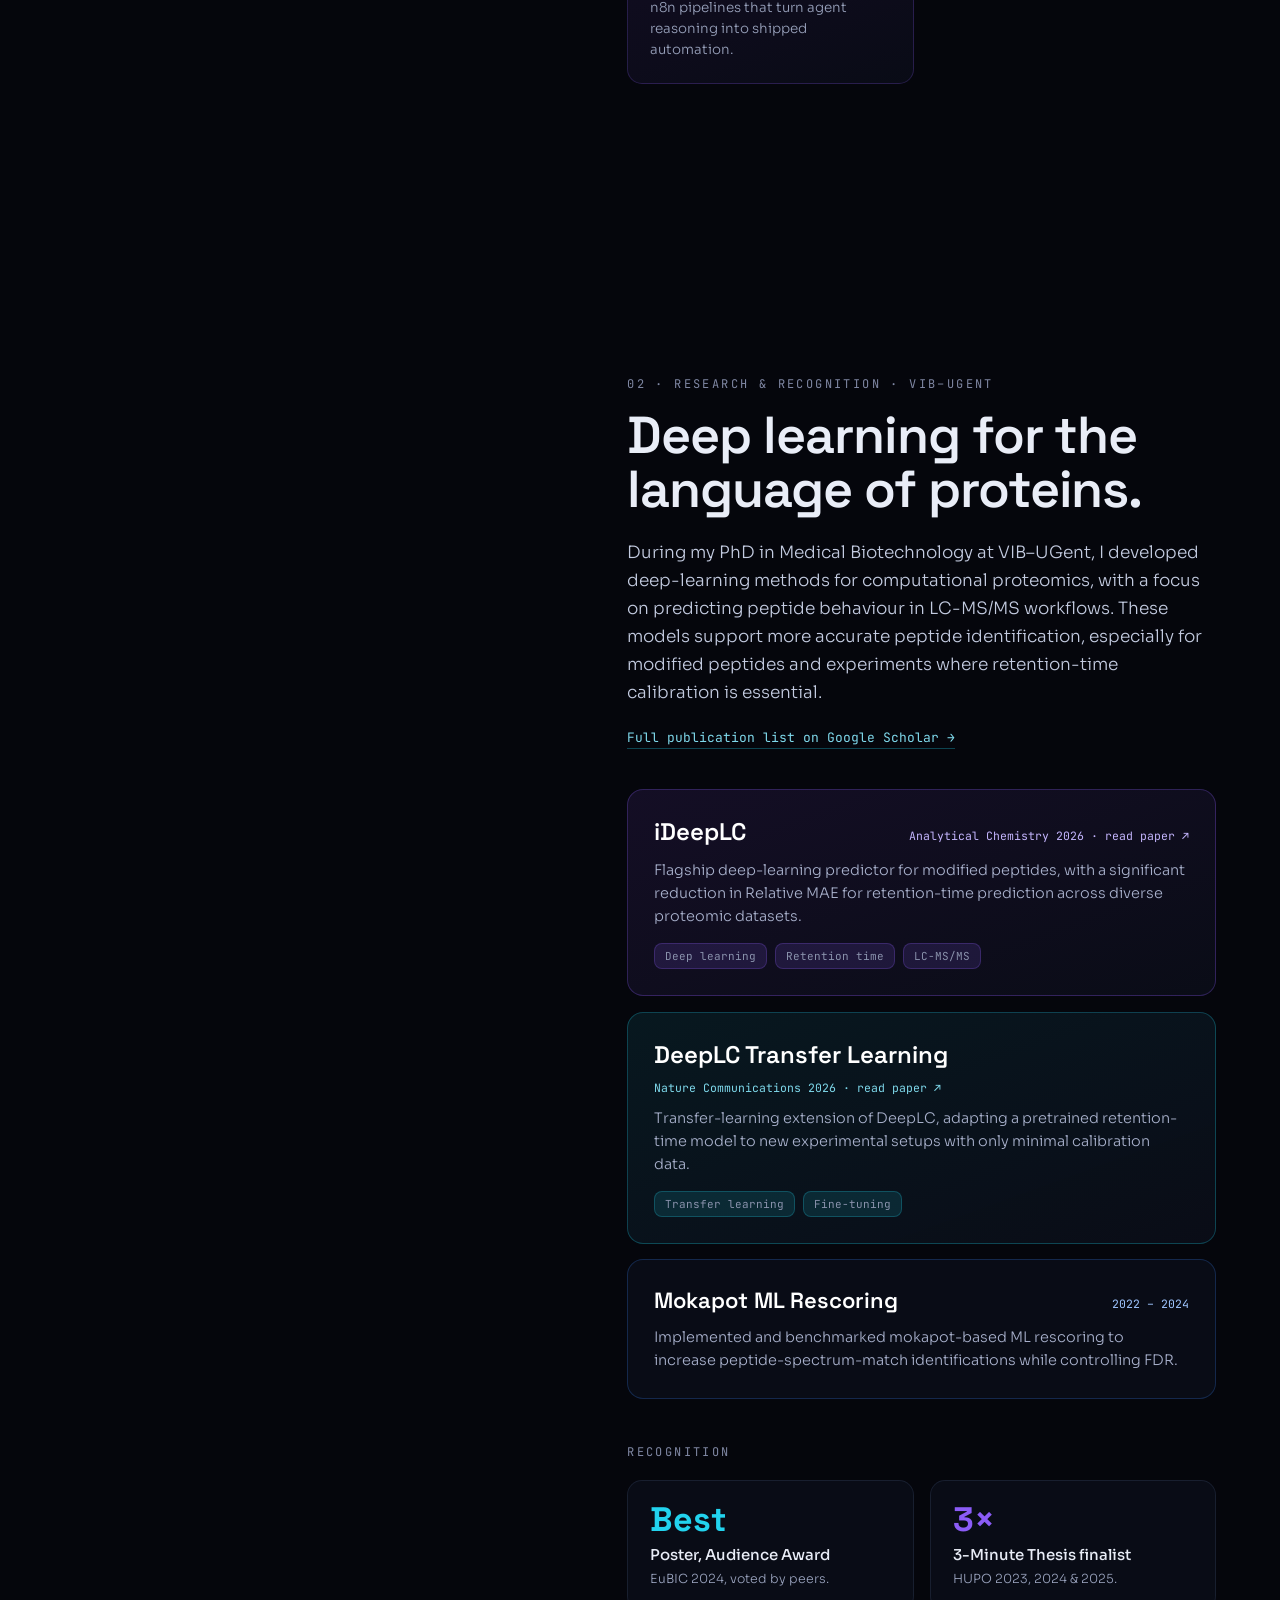
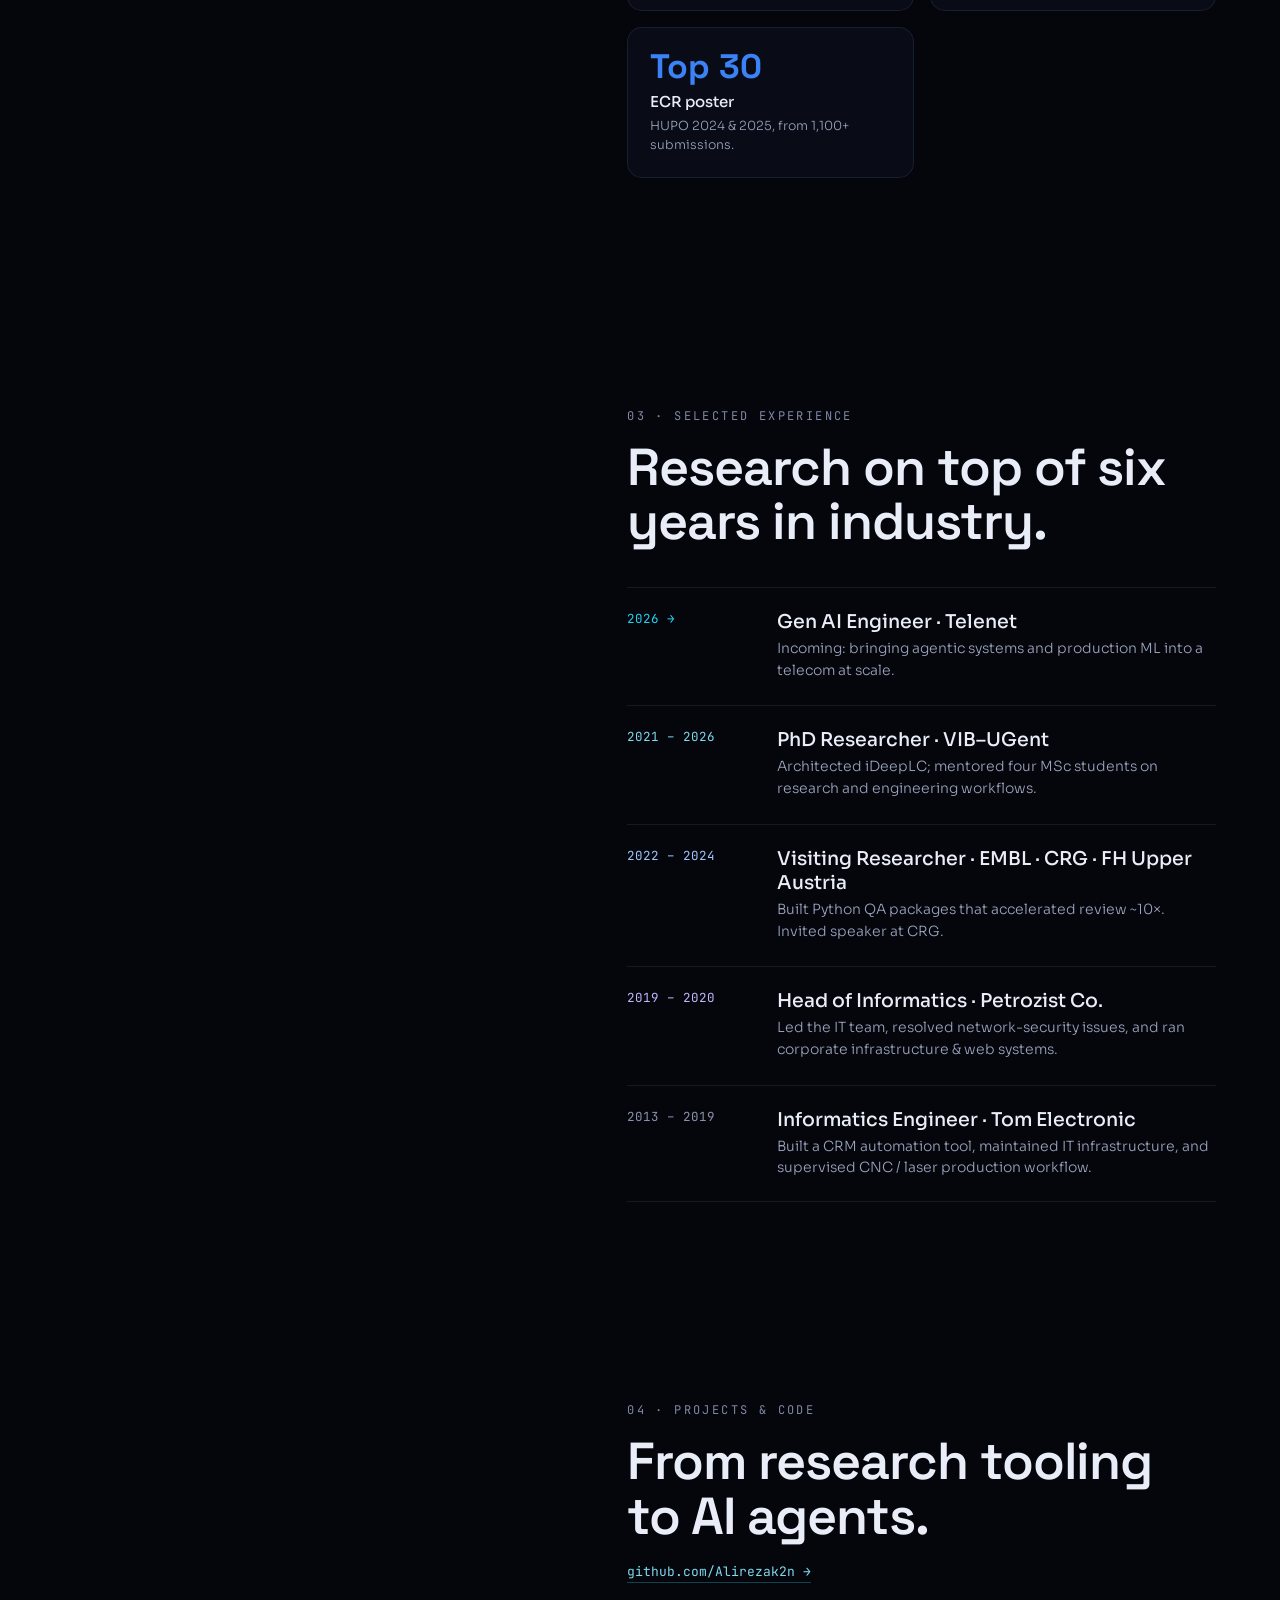
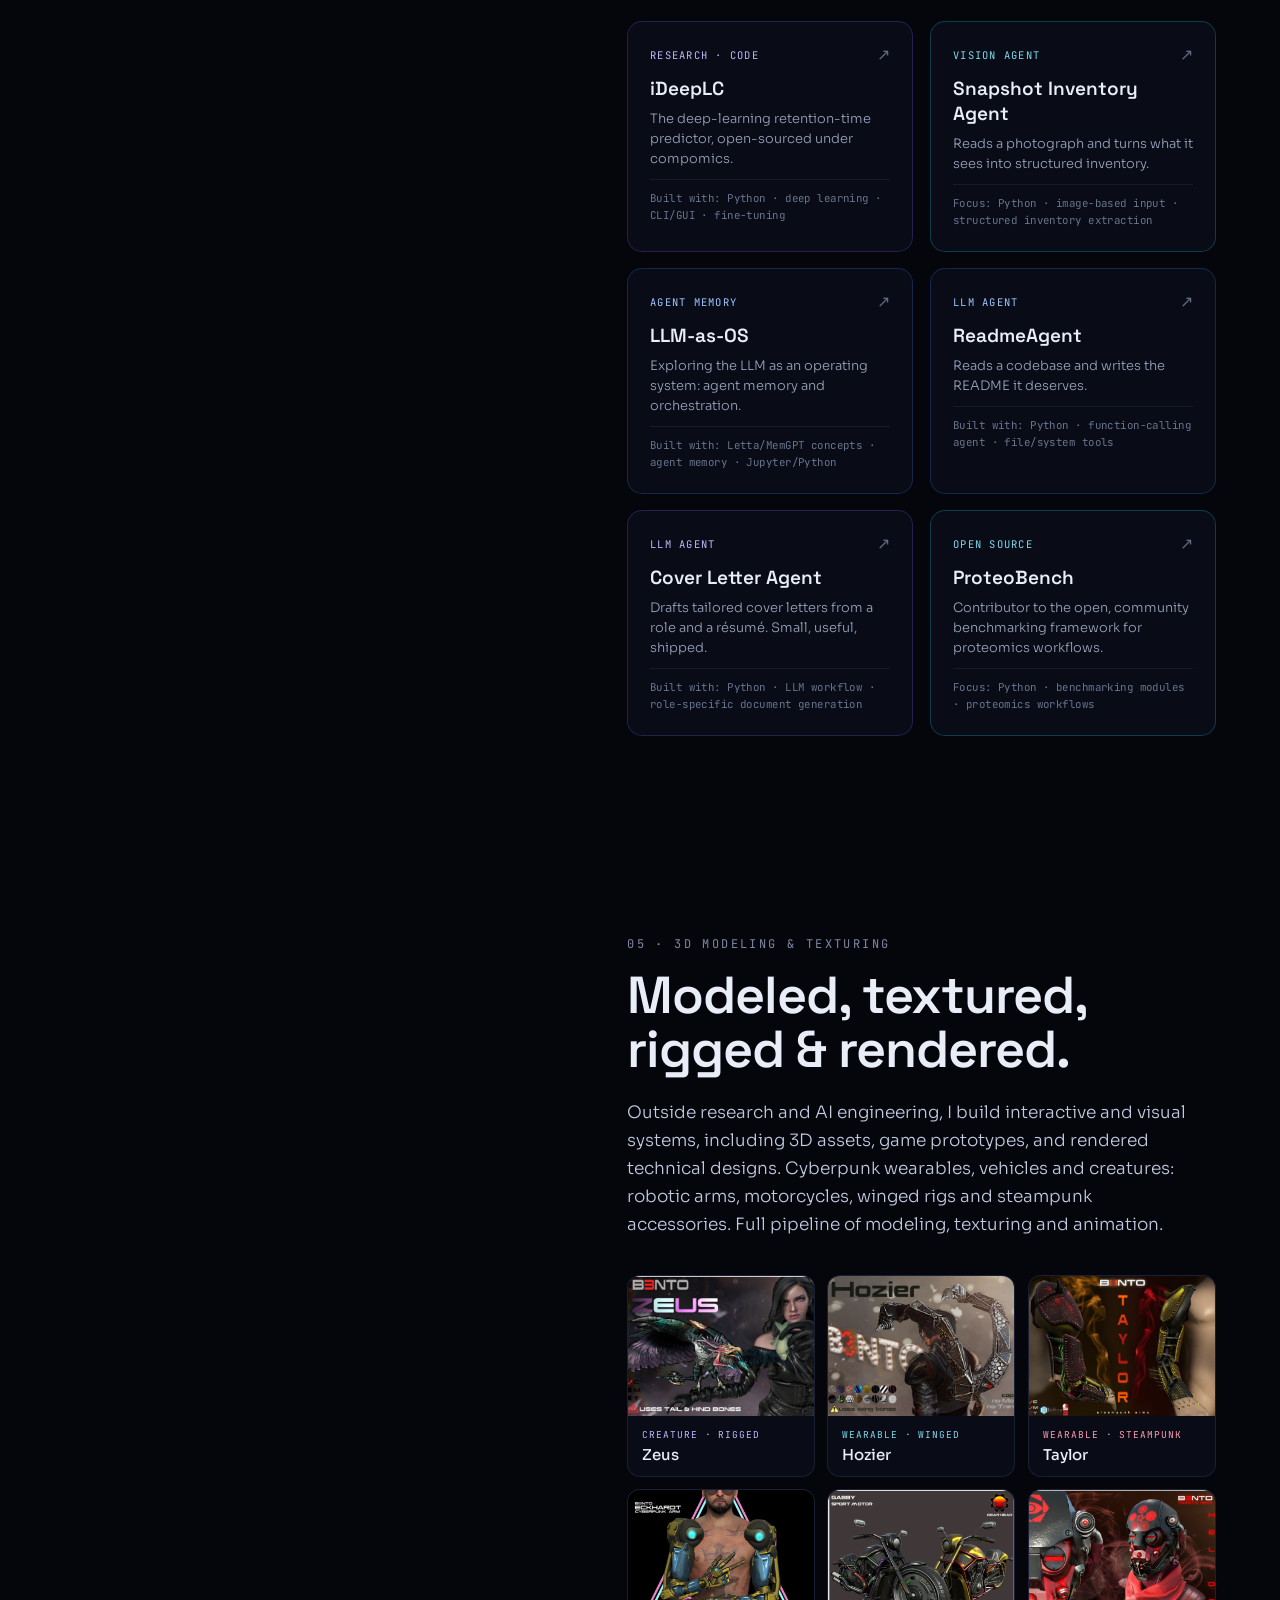
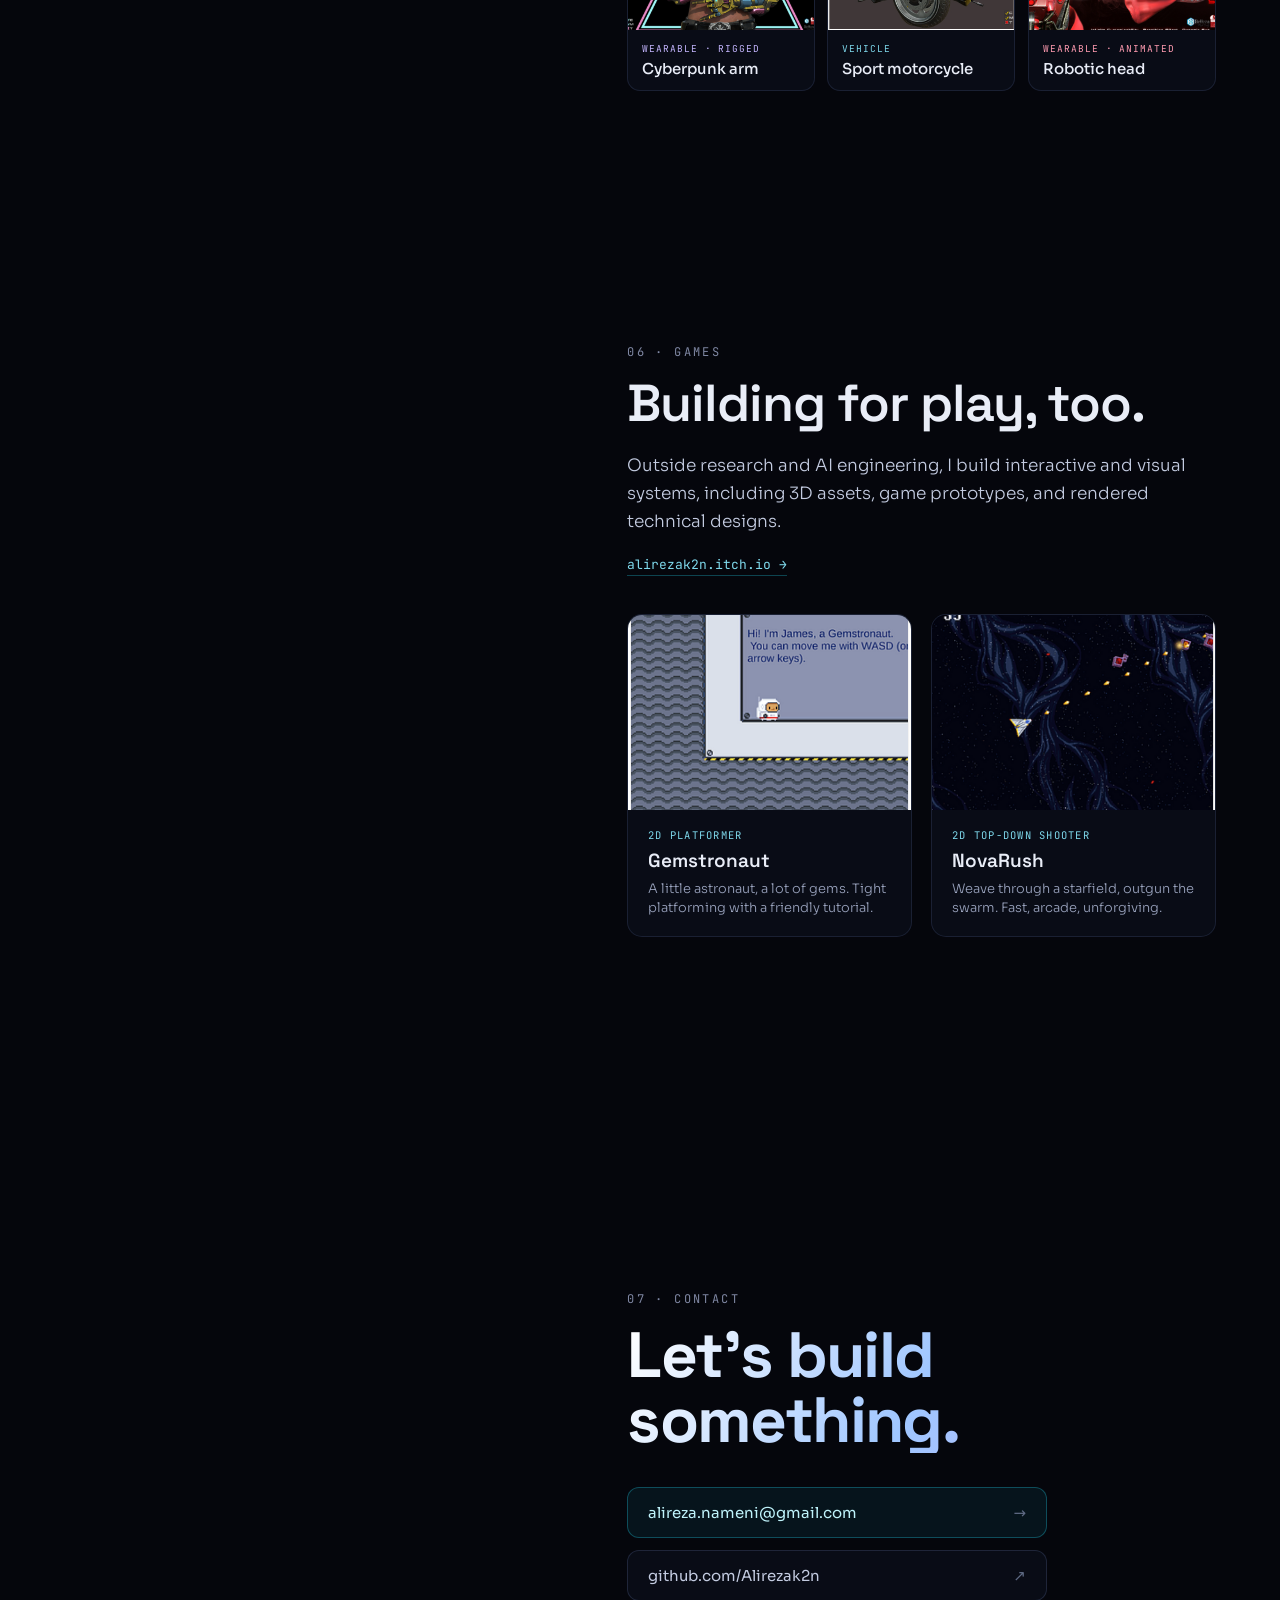
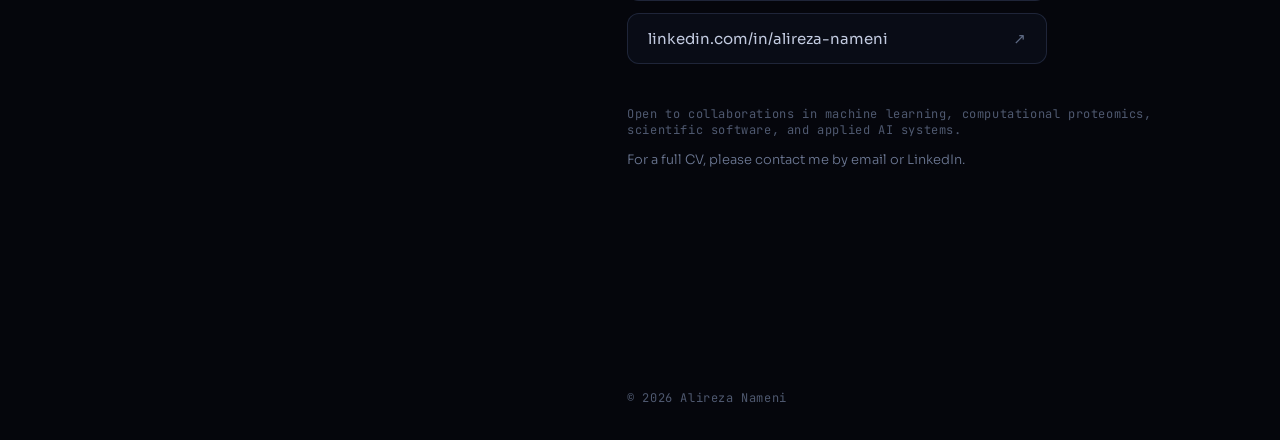
==== commit 537d4e85: "Add analytics from index.html" ====
--- a/index.html
+++ b/index.html
@@ -1,21 +1,8 @@
 <!DOCTYPE html>
 
-<html lang="en"><head><meta charset="utf-8"/><meta content="width=device-width, initial-scale=1" name="viewport"/><meta content="Portfolio of Alireza Nameni, focused on Gen AI, machine learning, agentic systems, scientific software, and computational proteomics." name="description"/><title>Alireza Nameni · Gen AI Engineer &amp; Machine Learning Researcher</title><link href="https://fonts.googleapis.com" rel="preconnect"/><link crossorigin="" href="https://fonts.gstatic.com" rel="preconnect"/><link href="https://fonts.googleapis.com/css2?family=Space+Grotesk:wght@400;500;600;700&amp;family=Sora:wght@300;400;500;600&amp;family=JetBrains+Mono:wght@400;500&amp;display=swap" rel="stylesheet"/><link href="css/style.css" rel="stylesheet"/><meta content="Alireza Nameni · Gen AI Engineer &amp; Machine Learning Researcher" property="og:title"/><meta content="Portfolio of Alireza Nameni, focused on Gen AI, machine learning, agentic systems, scientific software, and computational proteomics." property="og:description"/><meta content="website" property="og:type"/><meta content="https://alirezak2n.github.io" property="og:url"/><meta content="https://alirezak2n.github.io/uploads/BERX3398_small%20-%2034.jpg" property="og:image"/><meta content="summary_large_image" name="twitter:card"/><meta content="Alireza Nameni · Gen AI Engineer &amp; Machine Learning Researcher" name="twitter:title"/><meta content="Gen AI, machine learning, agentic systems, scientific software, and computational proteomics." name="twitter:description"/><meta content="https://alirezak2n.github.io/uploads/BERX3398_small%20-%2034.jpg" name="twitter:image"/><link href="https://alirezak2n.github.io/" rel="canonical"/><!--
-============ VISITOR ANALYTICS — pick ONE option below ============
-
-OPTION A (recommended, free, no cookie banner needed): GoatCounter
-1. Sign up at https://www.goatcounter.com (free), choose a code, e.g. "alirezak2n"
-2. Replace MYCODE below with your code and uncomment the line:
-
-<script data-goatcounter="https://MYCODE.goatcounter.com/count" async src="//gc.zgo.at/count.js"></script>
-
-3. View your stats anytime at https://MYCODE.goatcounter.com
-
-OPTION B: Google Analytics 4 (free, more detailed, requires Google account)
-1. Go to https://analytics.google.com → Admin → Create property → add a Web data stream for https://alirezak2n.github.io
-2. Copy your Measurement ID (looks like G-XXXXXXXXXX), replace it below in BOTH places, and uncomment:
-
-<script async src="https://www.googletagmanager.com/gtag/js?id=G-XXXXXXXXXX"></script>
+<html lang="en"><head><meta charset="utf-8"/><meta content="width=device-width, initial-scale=1" name="viewport"/><meta content="Portfolio of Alireza Nameni, focused on Gen AI, machine learning, agentic systems, scientific software, and computational proteomics." name="description"/><title>Alireza Nameni · Gen AI Engineer &amp; Machine Learning Researcher</title><link href="https://fonts.googleapis.com" rel="preconnect"/><link crossorigin="" href="https://fonts.gstatic.com" rel="preconnect"/><link href="https://fonts.googleapis.com/css2?family=Space+Grotesk:wght@400;500;600;700&amp;family=Sora:wght@300;400;500;600&amp;family=JetBrains+Mono:wght@400;500&amp;display=swap" rel="stylesheet"/><link href="css/style.css" rel="stylesheet"/><meta content="Alireza Nameni · Gen AI Engineer &amp; Machine Learning Researcher" property="og:title"/><meta content="Portfolio of Alireza Nameni, focused on Gen AI, machine learning, agentic systems, scientific software, and computational proteomics." property="og:description"/><meta content="website" property="og:type"/><meta content="https://alirezak2n.github.io" property="og:url"/><meta content="https://alirezak2n.github.io/uploads/BERX3398_small%20-%2034.jpg" property="og:image"/><meta content="summary_large_image" name="twitter:card"/><meta content="Alireza Nameni · Gen AI Engineer &amp; Machine Learning Researcher" name="twitter:title"/><meta content="Gen AI, machine learning, agentic systems, scientific software, and computational proteomics." name="twitter:description"/><meta content="https://alirezak2n.github.io/uploads/BERX3398_small%20-%2034.jpg" name="twitter:image"/><link href="https://alirezak2n.github.io/" rel="canonical"/>
+
+<script async src="https://www.googletagmanager.com/gtag/js?id=G-44KL7RC1CN"></script>
 <script>
   window.dataLayer = window.dataLayer || [];
   function gtag(){dataLayer.push(arguments);}
@@ -23,11 +10,8 @@
   gtag('config', 'G-XXXXXXXXXX');
 </script>
 
-3. View stats at analytics.google.com (data appears after ~24h)
-
-OPTION C: Plausible (paid, privacy-friendly): create the site in Plausible, then uncomment:
-<script defer data-domain="alirezak2n.github.io" src="https://plausible.io/js/script.js"></script>
---></head><body><noscript>This site uses JavaScript for the interactive visual background. The written content remains available without it.</noscript>
+
+</head><body><noscript>This site uses JavaScript for the interactive visual background. The written content remains available without it.</noscript>
 <canvas class="u0001" id="net"></canvas>
 <div class="u0002" id="panelUI">
 <div class="u0003">
@@ -293,4 +277,4 @@
 </div>
 </section>
 </main><footer class="site-footer">© 2026 Alireza Nameni</footer>
-<script src="js/main.js"></script></body></html>+<script src="js/main.js"></script></body></html>
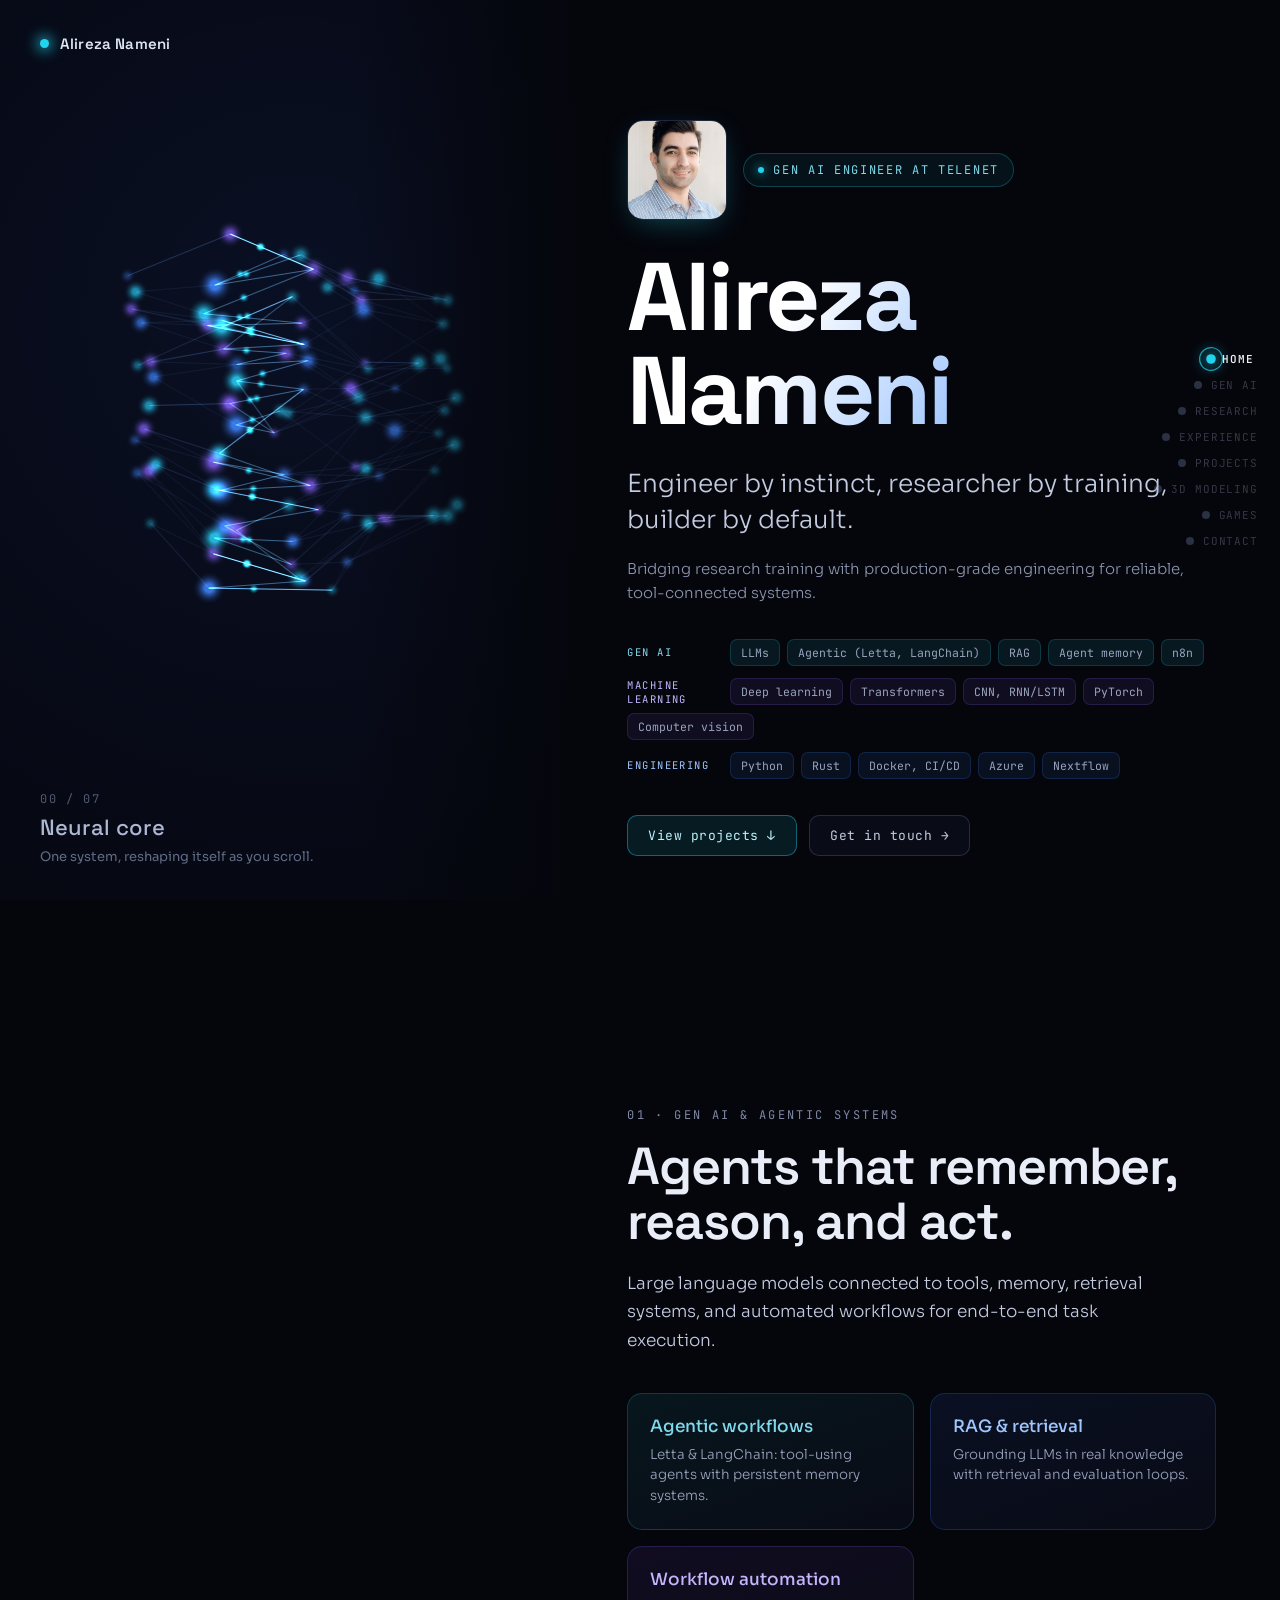
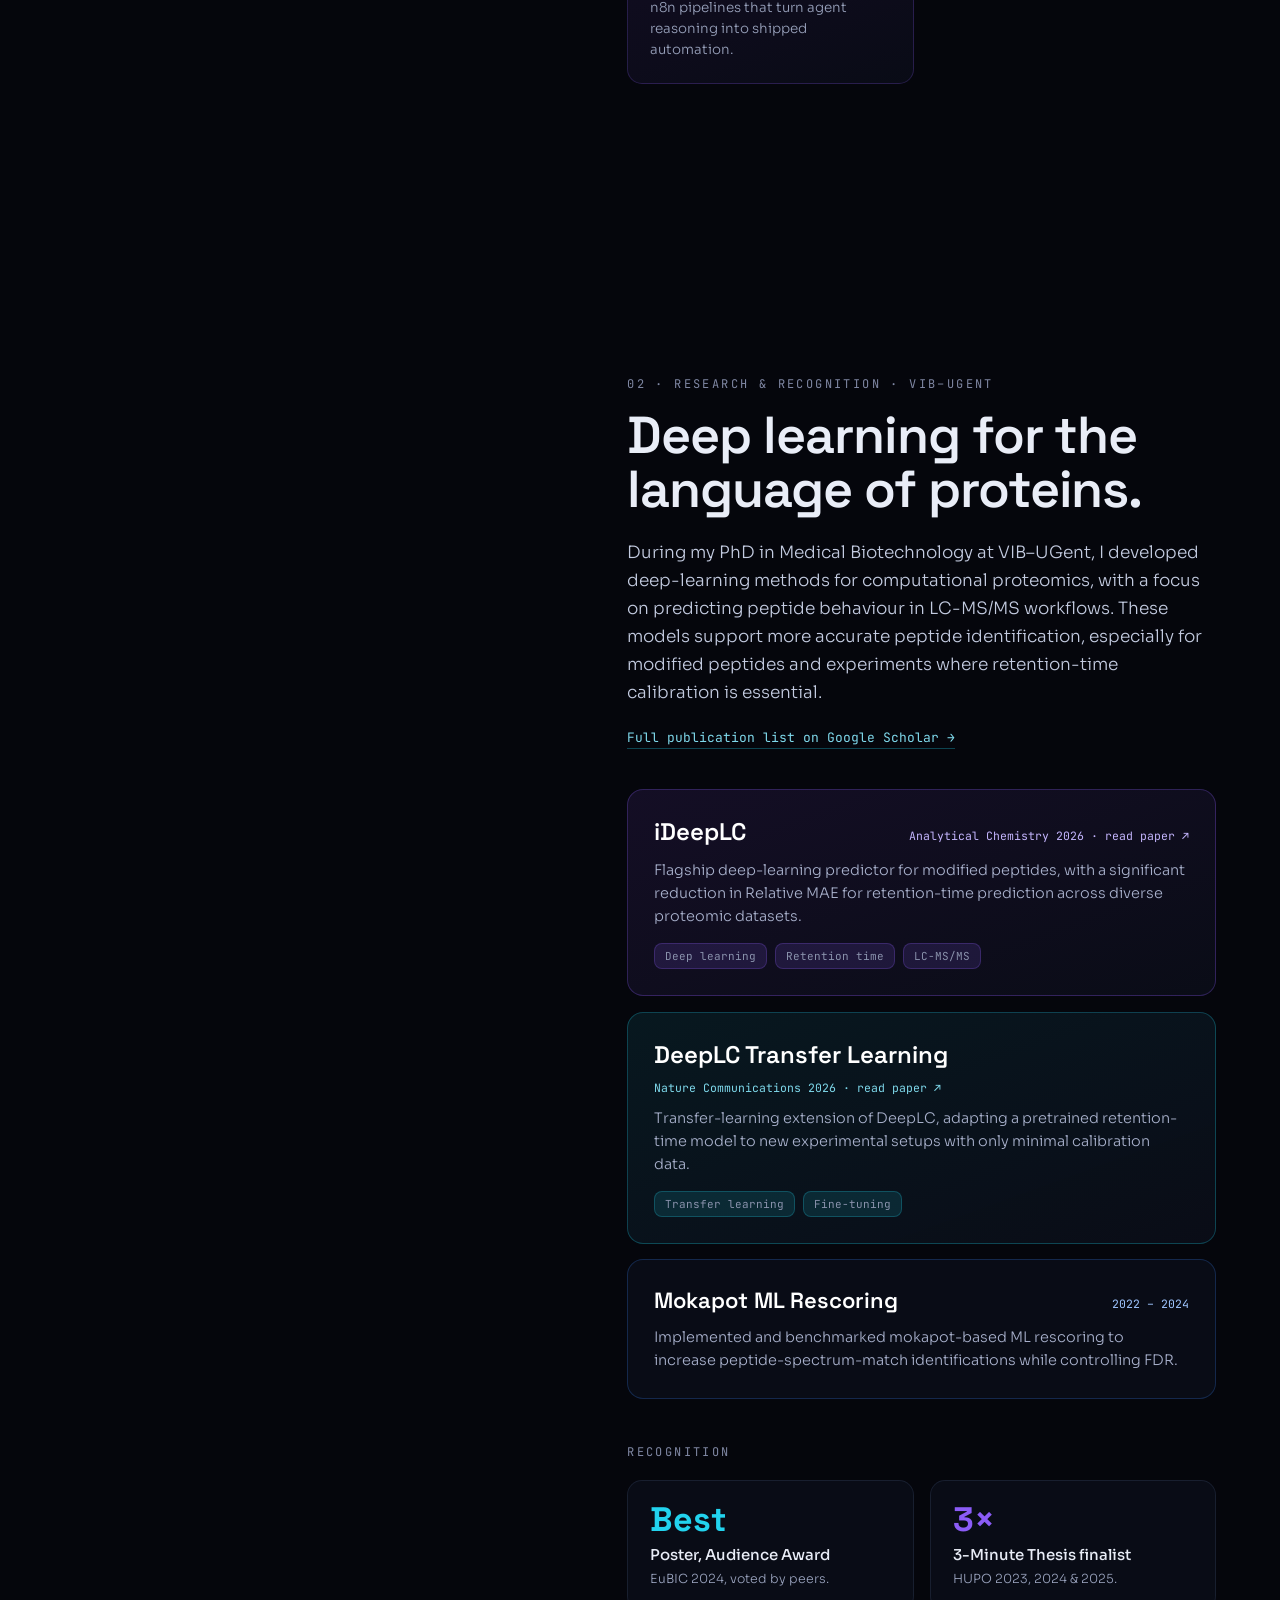
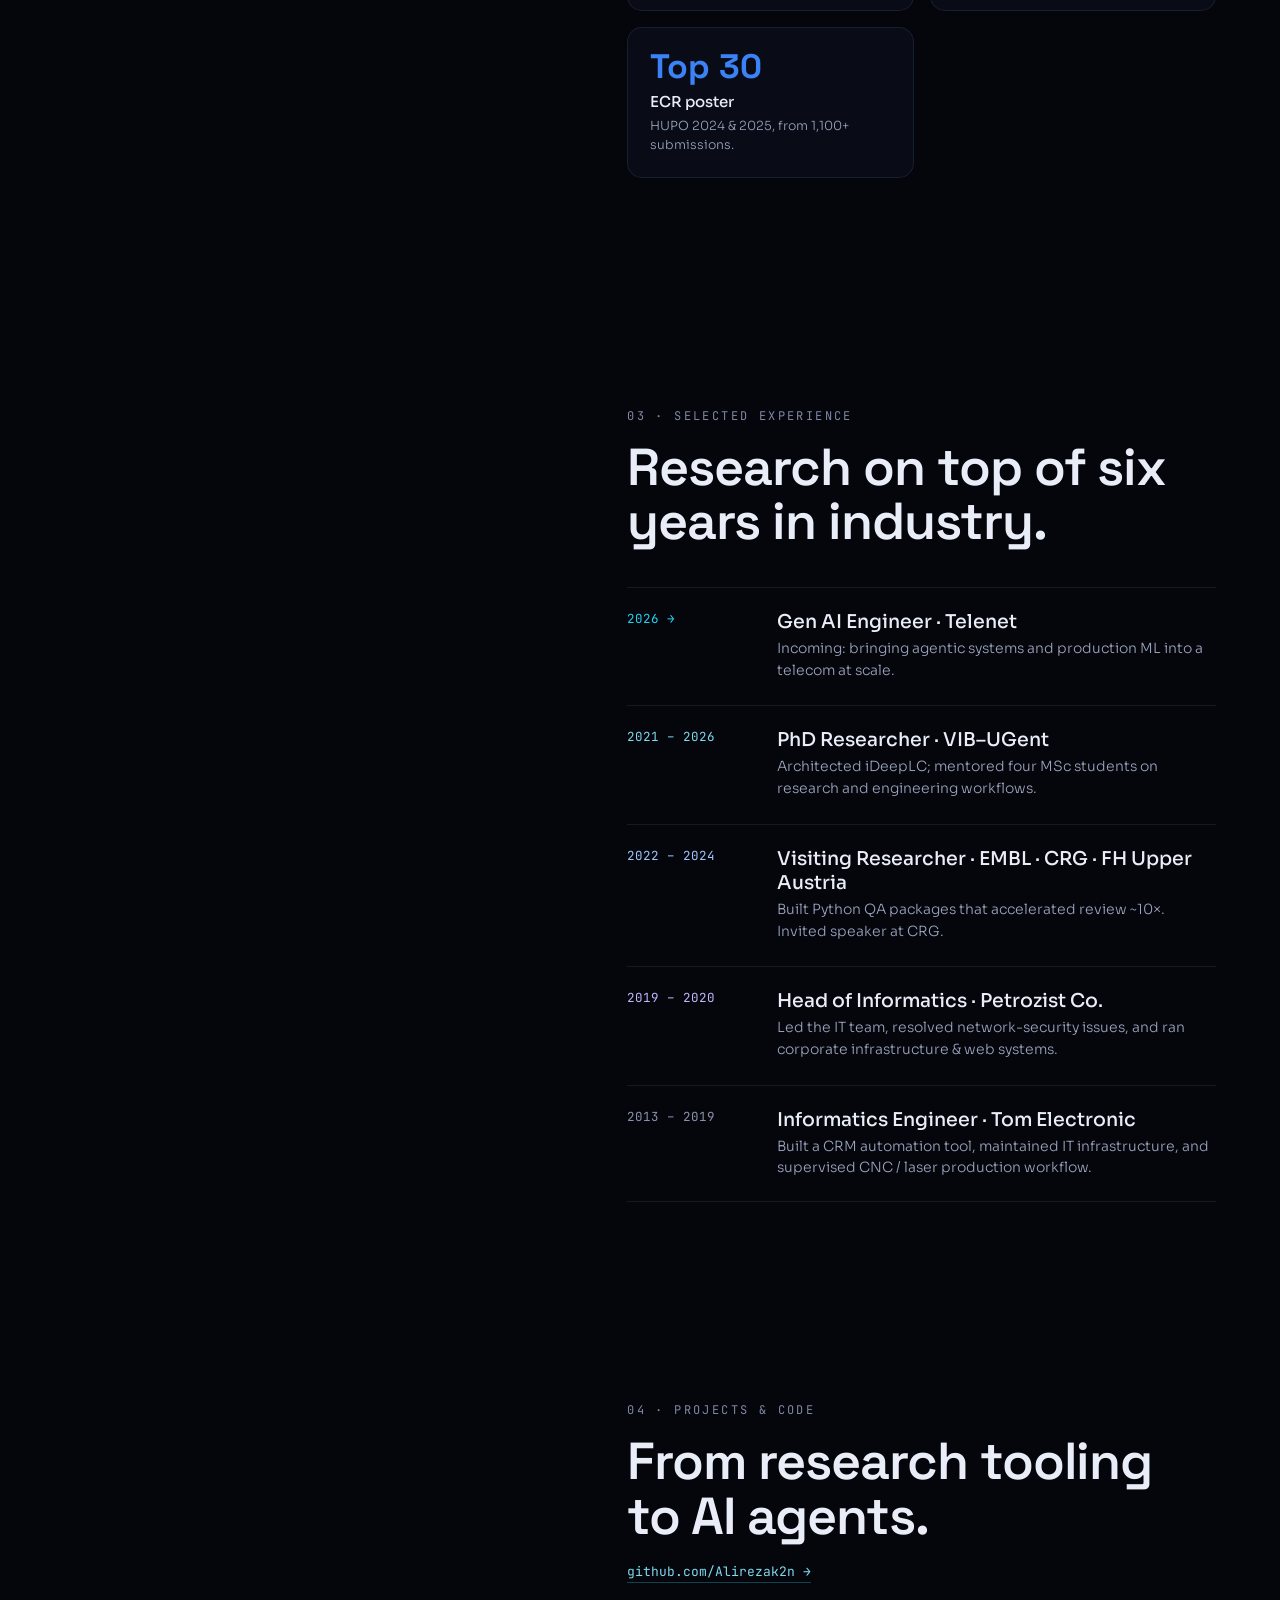
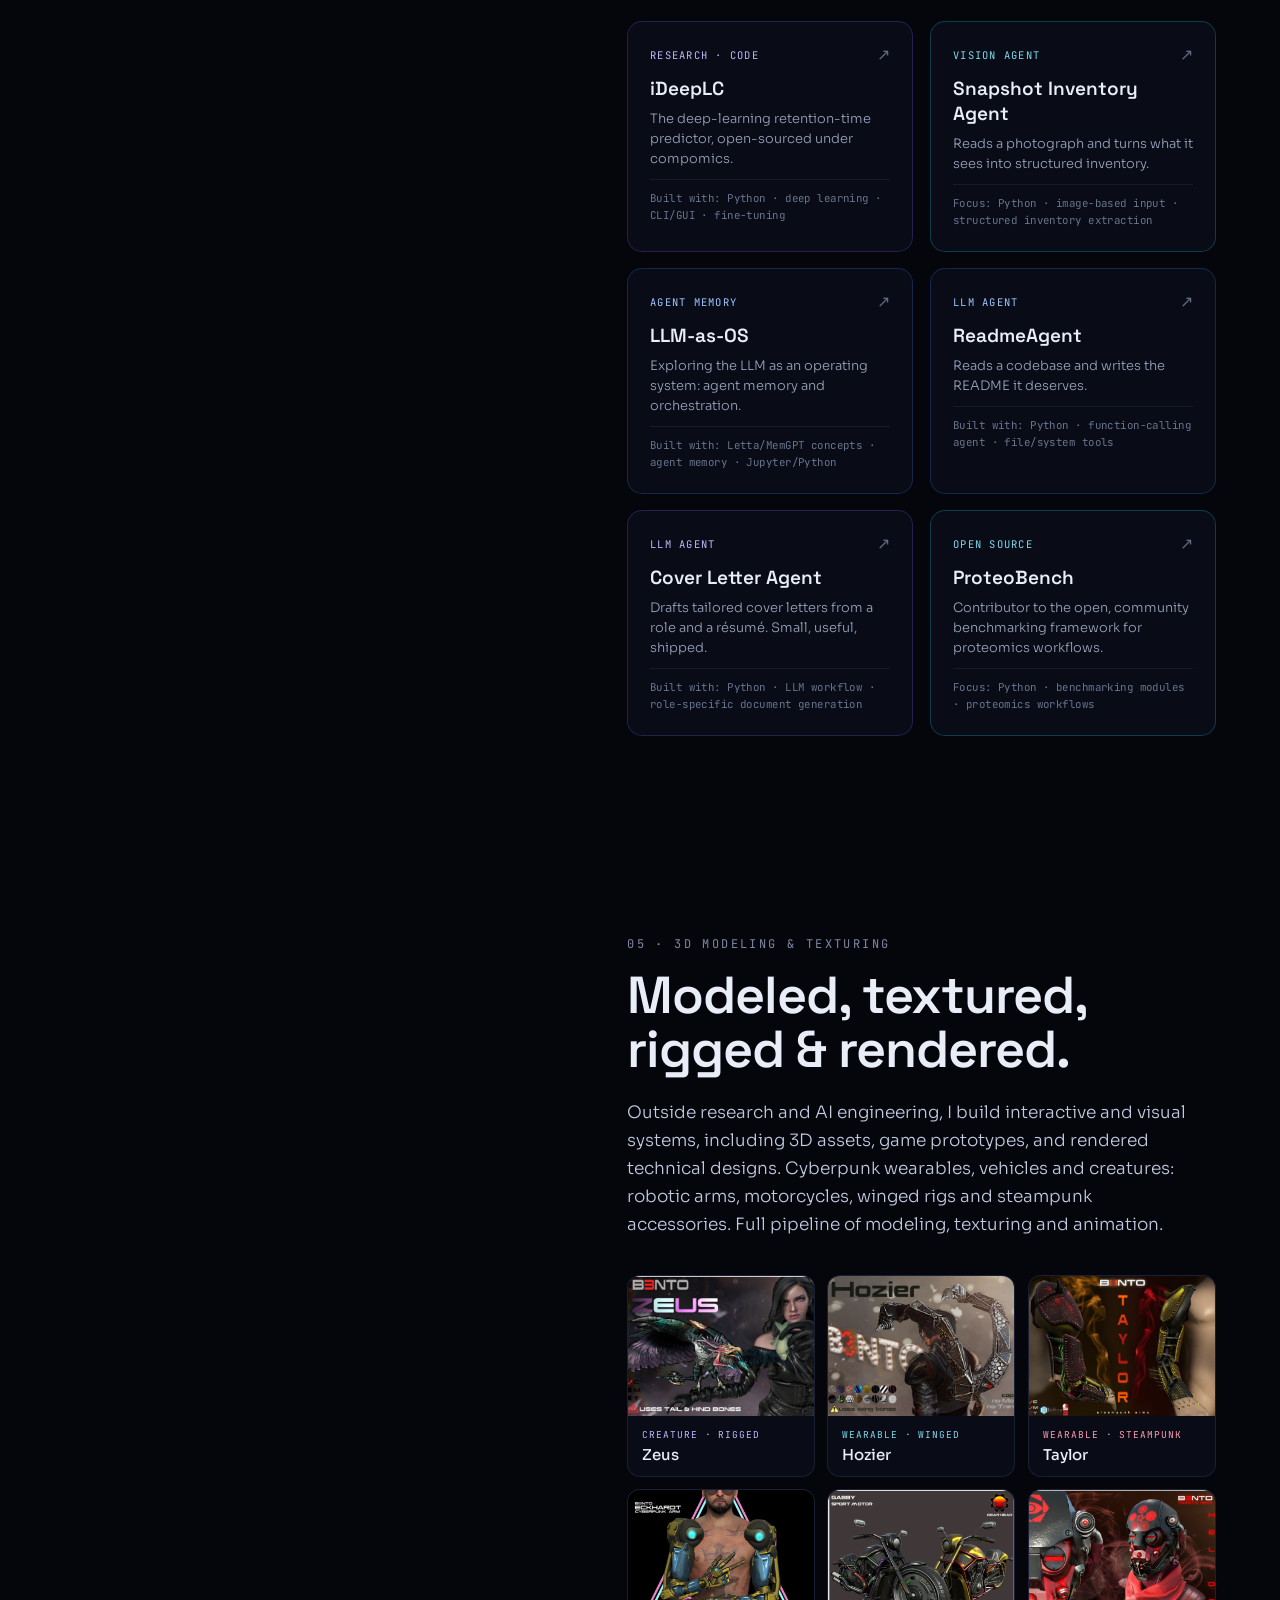
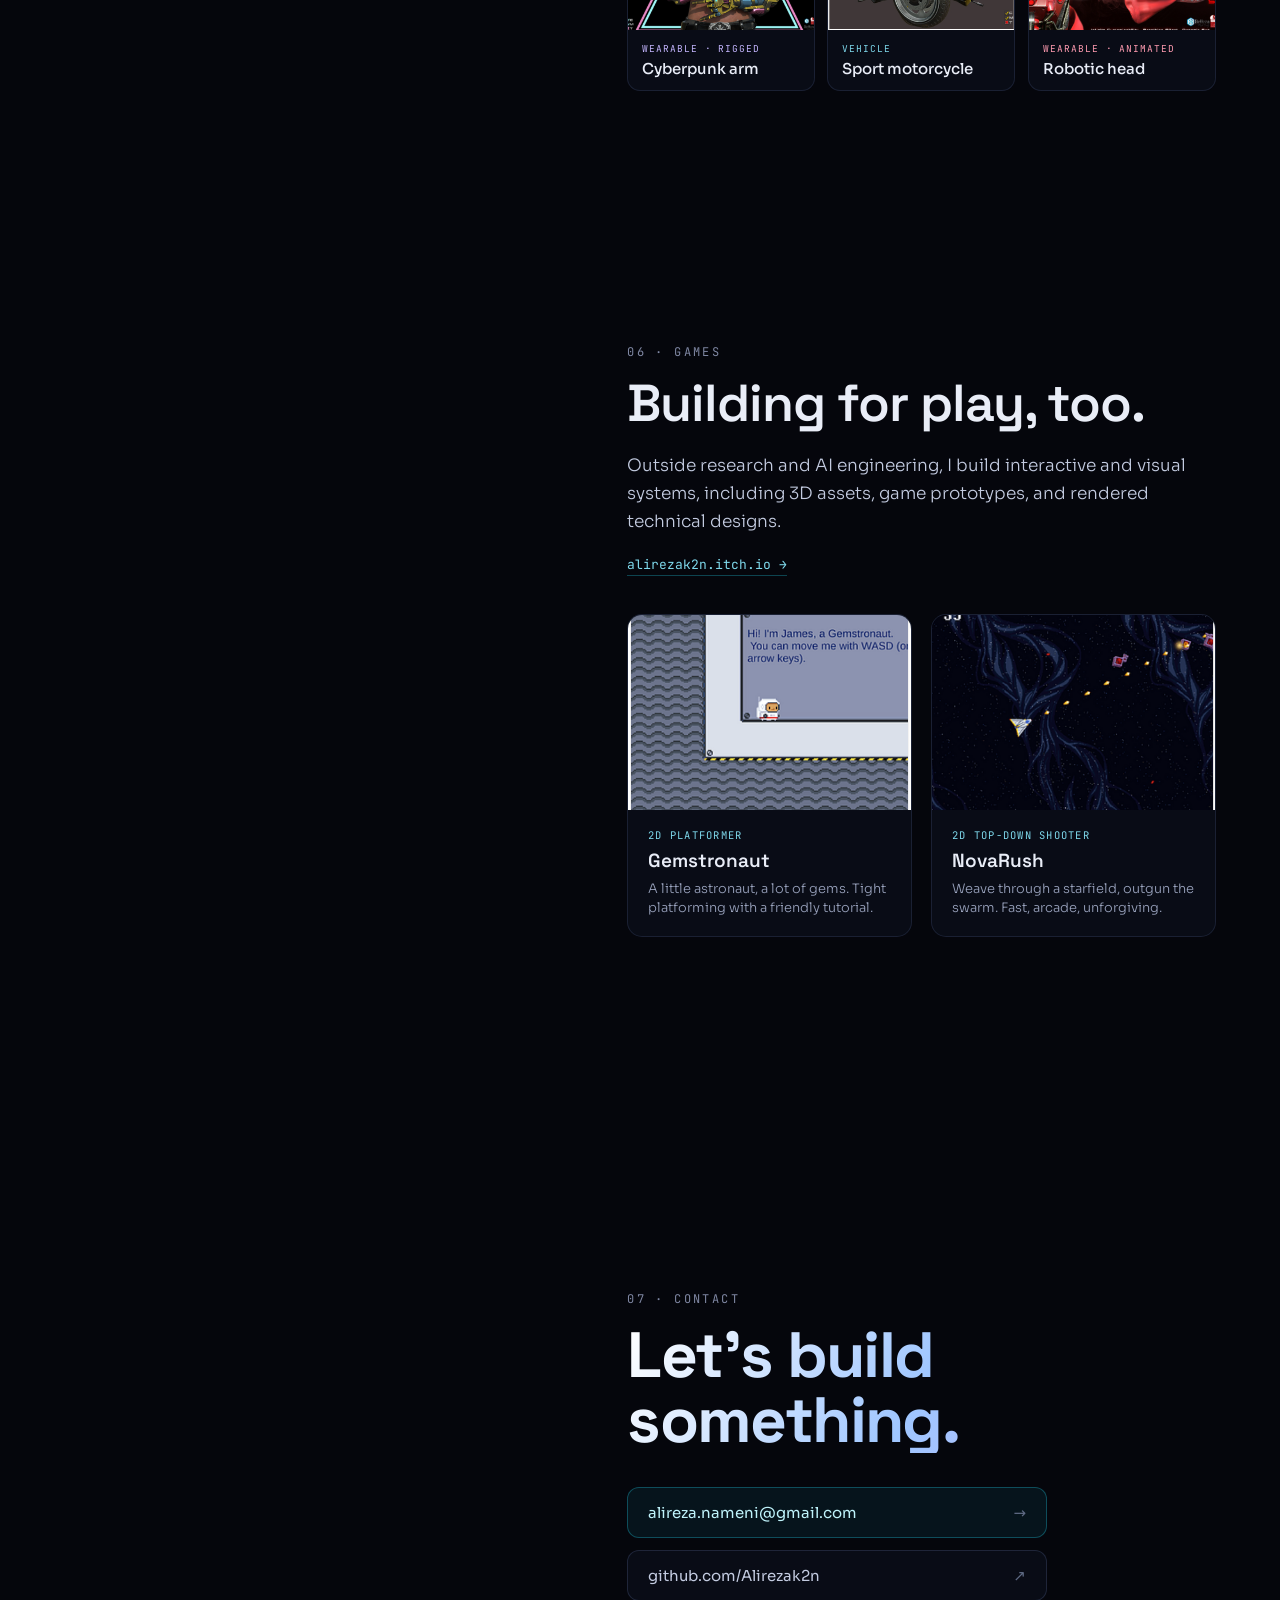
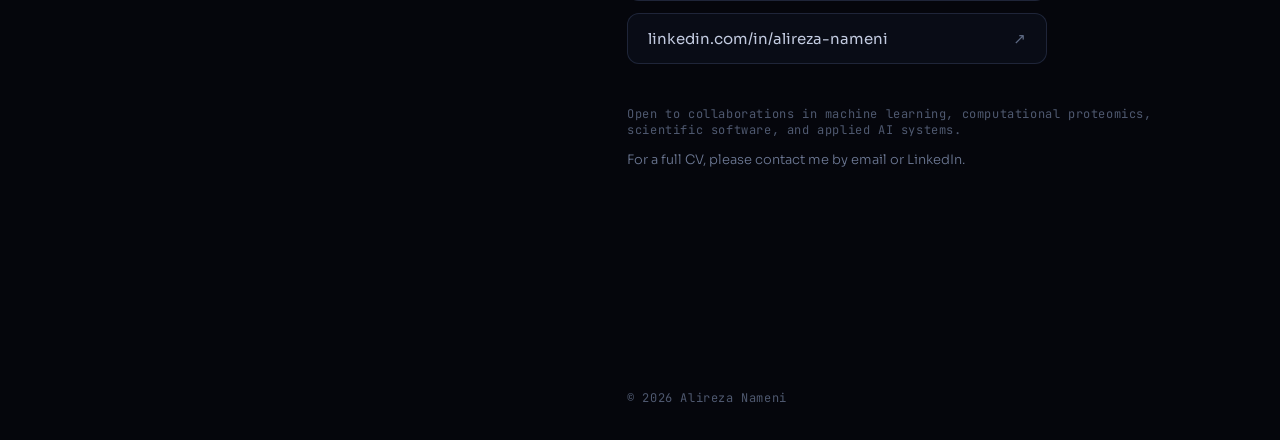
==== commit d8fb719d: "Update Google Analytics tracking ID" ====
--- a/index.html
+++ b/index.html
@@ -7,7 +7,7 @@
   window.dataLayer = window.dataLayer || [];
   function gtag(){dataLayer.push(arguments);}
   gtag('js', new Date());
-  gtag('config', 'G-XXXXXXXXXX');
+  gtag('config', 'G-44KL7RC1CN');
 </script>
 
 
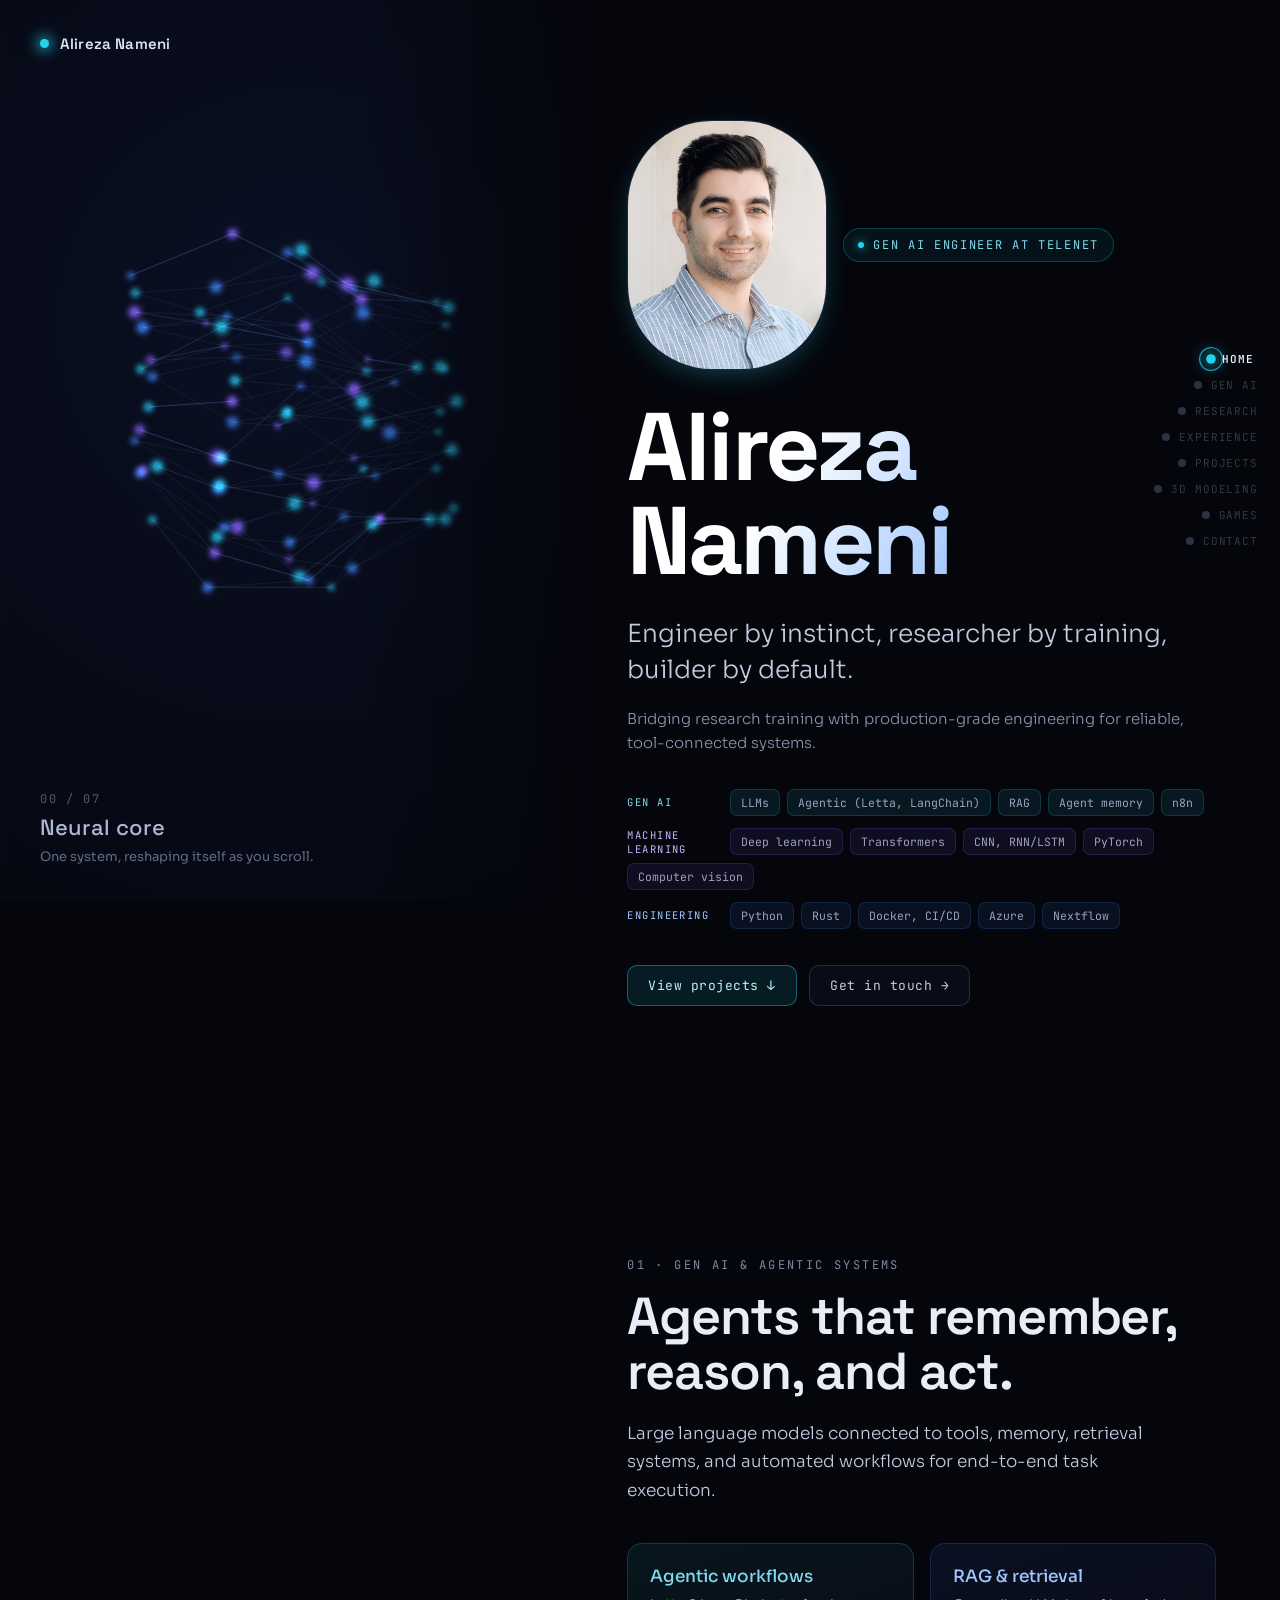
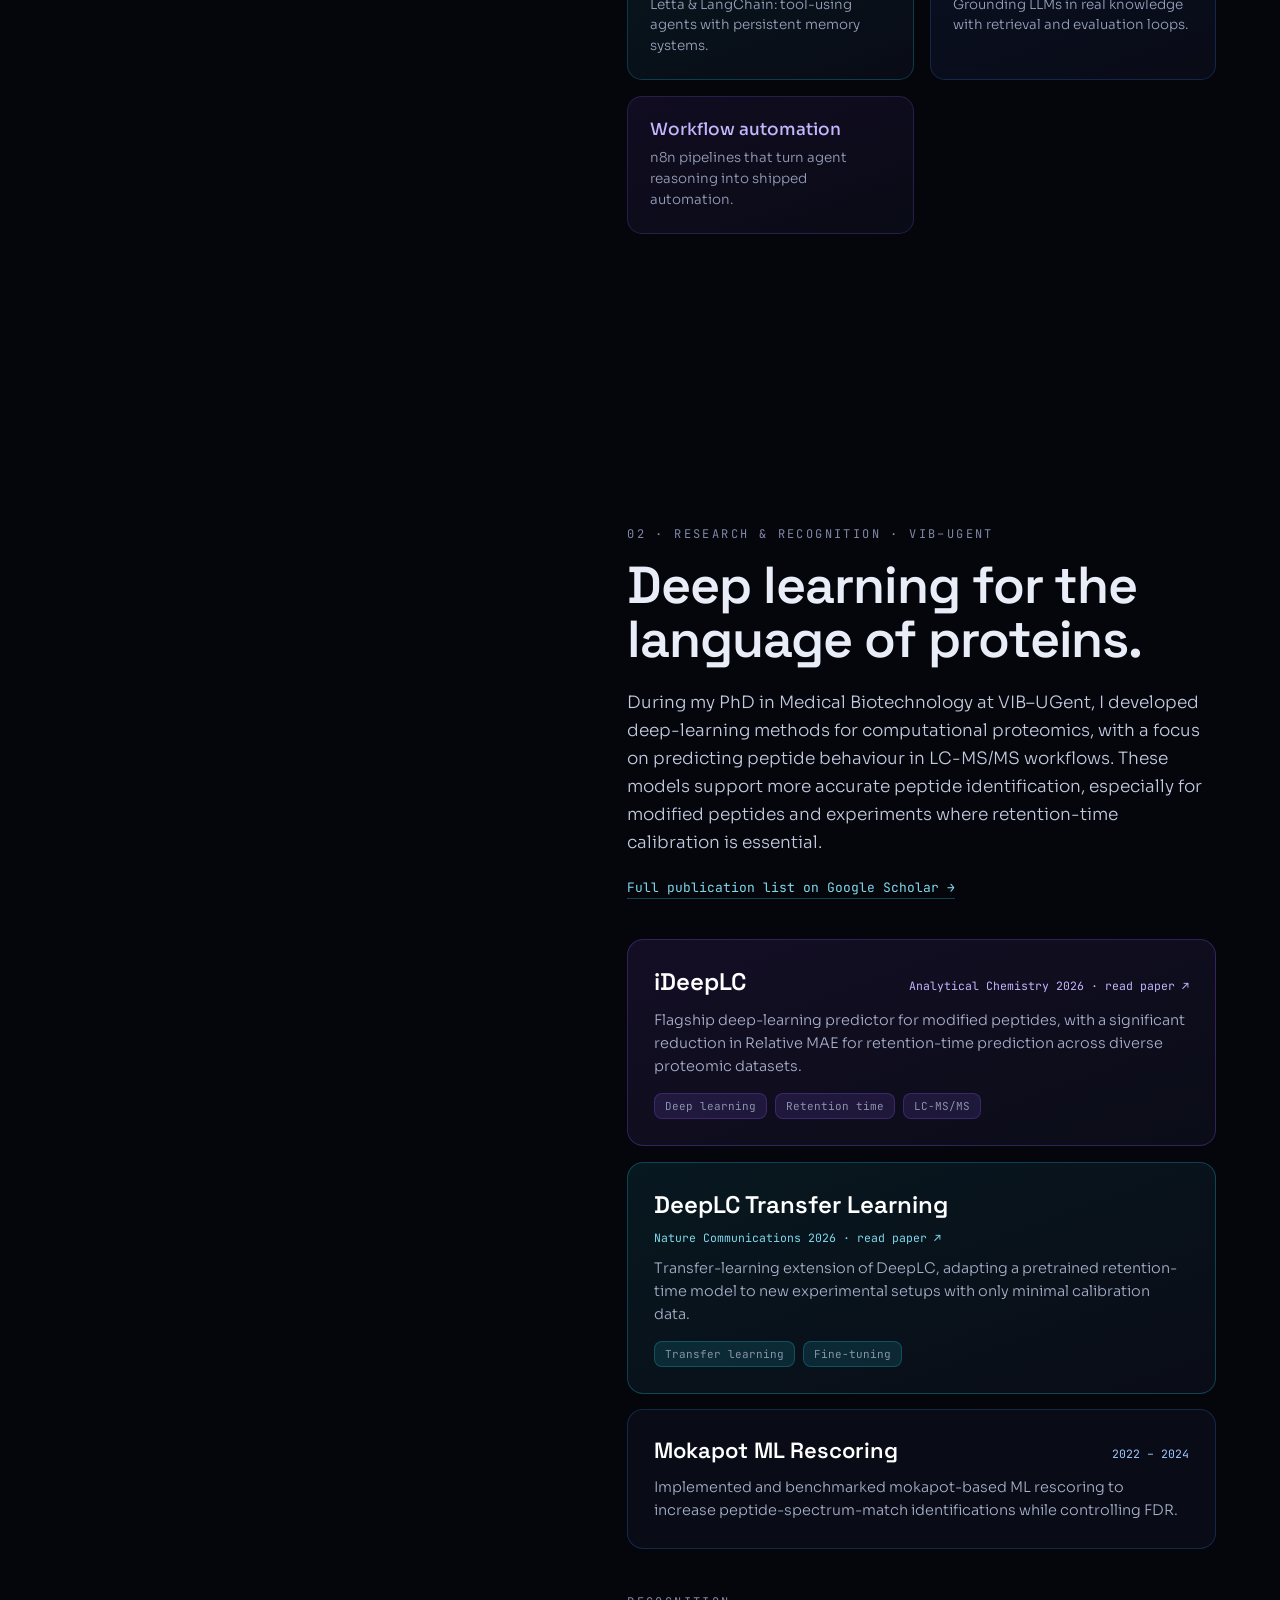
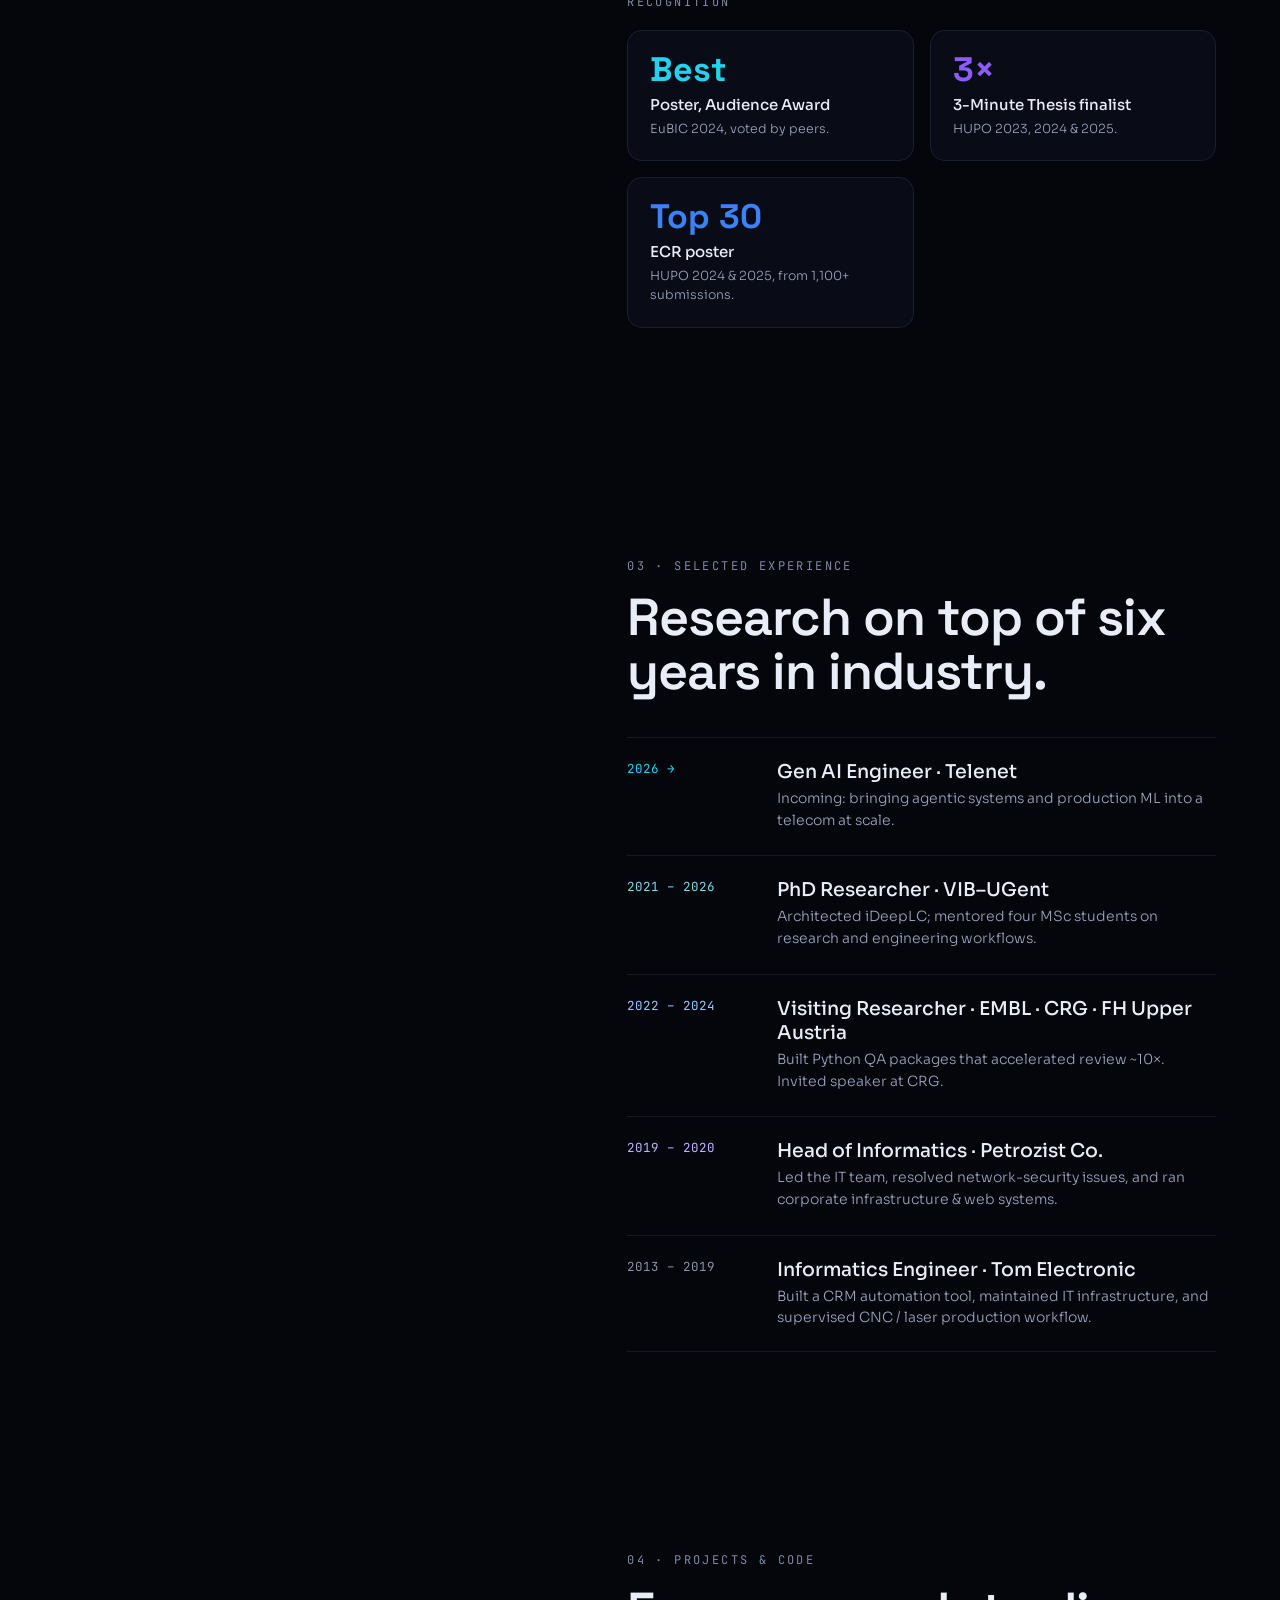
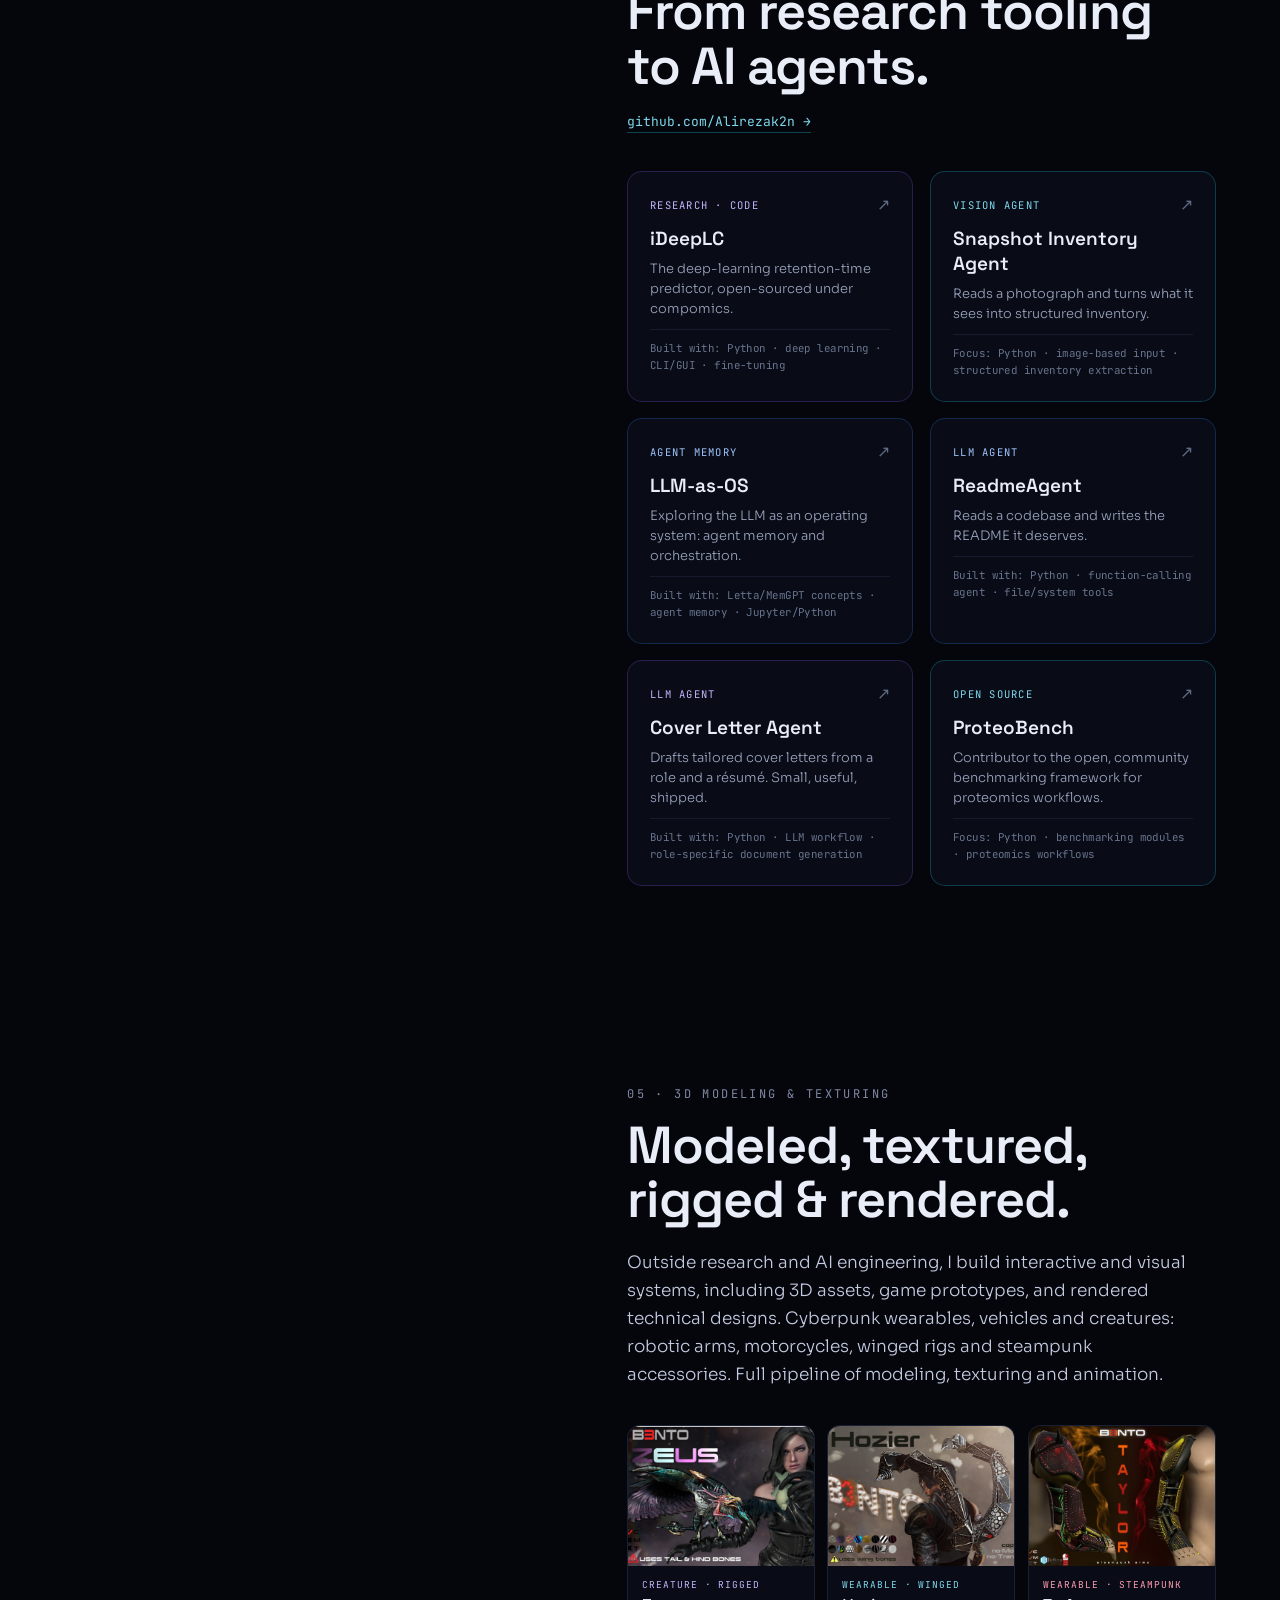
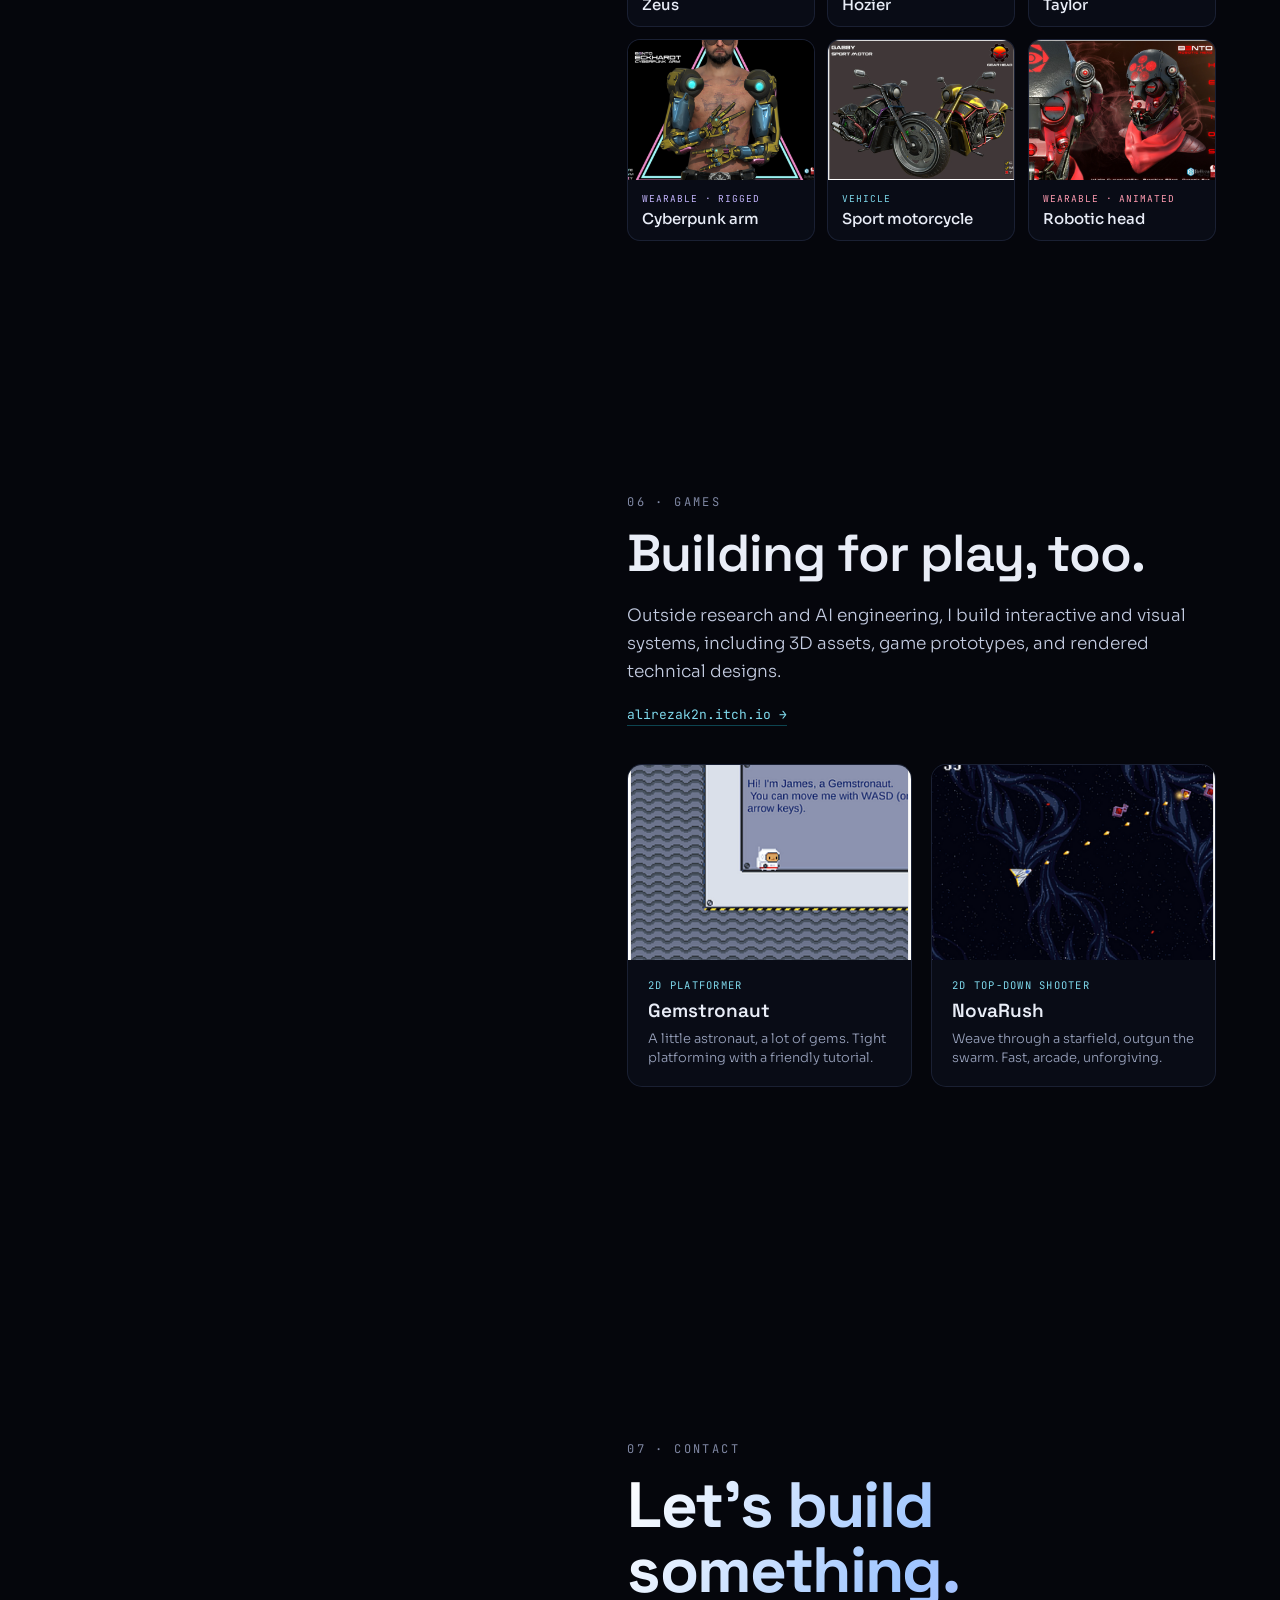
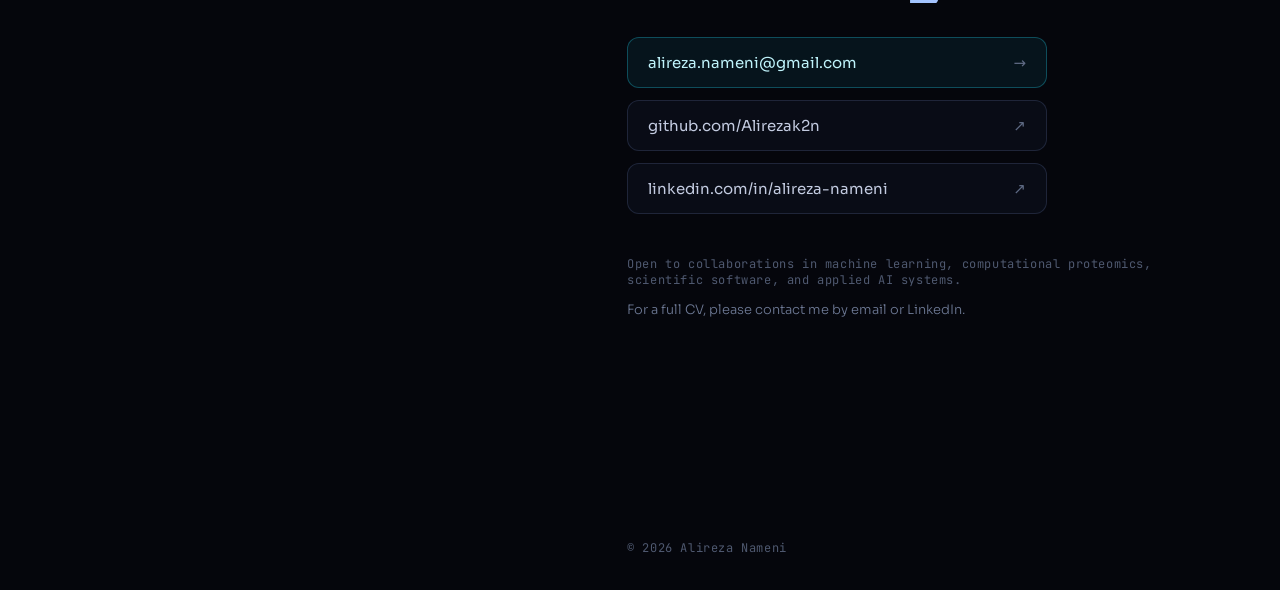
==== commit 50eb5d2a: "Update the text swap" ====
--- a/index.html
+++ b/index.html
@@ -1,6 +1,6 @@
 <!DOCTYPE html>
 
-<html lang="en"><head><meta charset="utf-8"/><meta content="width=device-width, initial-scale=1" name="viewport"/><meta content="Portfolio of Alireza Nameni, focused on Gen AI, machine learning, agentic systems, scientific software, and computational proteomics." name="description"/><title>Alireza Nameni · Gen AI Engineer &amp; Machine Learning Researcher</title><link href="https://fonts.googleapis.com" rel="preconnect"/><link crossorigin="" href="https://fonts.gstatic.com" rel="preconnect"/><link href="https://fonts.googleapis.com/css2?family=Space+Grotesk:wght@400;500;600;700&amp;family=Sora:wght@300;400;500;600&amp;family=JetBrains+Mono:wght@400;500&amp;display=swap" rel="stylesheet"/><link href="css/style.css" rel="stylesheet"/><meta content="Alireza Nameni · Gen AI Engineer &amp; Machine Learning Researcher" property="og:title"/><meta content="Portfolio of Alireza Nameni, focused on Gen AI, machine learning, agentic systems, scientific software, and computational proteomics." property="og:description"/><meta content="website" property="og:type"/><meta content="https://alirezak2n.github.io" property="og:url"/><meta content="https://alirezak2n.github.io/uploads/BERX3398_small%20-%2034.jpg" property="og:image"/><meta content="summary_large_image" name="twitter:card"/><meta content="Alireza Nameni · Gen AI Engineer &amp; Machine Learning Researcher" name="twitter:title"/><meta content="Gen AI, machine learning, agentic systems, scientific software, and computational proteomics." name="twitter:description"/><meta content="https://alirezak2n.github.io/uploads/BERX3398_small%20-%2034.jpg" name="twitter:image"/><link href="https://alirezak2n.github.io/" rel="canonical"/>
+<html lang="en"><head><meta charset="utf-8"/><meta content="width=device-width, initial-scale=1" name="viewport"/><meta content="Portfolio of Alireza Nameni, focused on Gen AI, machine learning, agentic systems, scientific software, and computational proteomics." name="description"/><title>Alireza Nameni · Gen AI Engineer &amp; Machine Learning Researcher</title><link href="https://fonts.googleapis.com" rel="preconnect"/><link crossorigin="" href="https://fonts.gstatic.com" rel="preconnect"/><link href="https://fonts.googleapis.com/css2?family=Space+Grotesk:wght@400;500;600;700&amp;family=Sora:wght@300;400;500;600&amp;family=JetBrains+Mono:wght@400;500&amp;display=optional" rel="stylesheet"/><link href="css/style.css" rel="stylesheet"/><meta content="Alireza Nameni · Gen AI Engineer &amp; Machine Learning Researcher" property="og:title"/><meta content="Portfolio of Alireza Nameni, focused on Gen AI, machine learning, agentic systems, scientific software, and computational proteomics." property="og:description"/><meta content="website" property="og:type"/><meta content="https://alirezak2n.github.io" property="og:url"/><meta content="https://alirezak2n.github.io/uploads/BERX3398_small%20-%2034.jpg" property="og:image"/><meta content="summary_large_image" name="twitter:card"/><meta content="Alireza Nameni · Gen AI Engineer &amp; Machine Learning Researcher" name="twitter:title"/><meta content="Gen AI, machine learning, agentic systems, scientific software, and computational proteomics." name="twitter:description"/><meta content="https://alirezak2n.github.io/uploads/BERX3398_small%20-%2034.jpg" name="twitter:image"/><link href="https://alirezak2n.github.io/" rel="canonical"/>
 
 <script async src="https://www.googletagmanager.com/gtag/js?id=G-44KL7RC1CN"></script>
 <script>
--- a/css/style.css
+++ b/css/style.css
@@ -114,7 +114,7 @@
 
 .u0011{opacity:0;transform:translateY(24px);transition:opacity .8s cubic-bezier(.2,.7,.2,1),transform .8s cubic-bezier(.2,.7,.2,1);display:flex;align-items:center;gap:16px;margin-bottom:30px}
 
-.u0012{width: 100px; height: 100px; border-radius: 16px; object-fit: cover; border: 1px solid rgba(120,140,200,.25); box-shadow: 0 8px 30px -10px rgba(34,211,238,.4); flex-grow: 0; position: static}
+.u0012{width: 200px; height: 250px; border-radius: 85px; object-fit: cover; border: 1px solid rgba(120,140,200,.25); box-shadow: 0 8px 30px -10px rgba(34,211,238,.4); flex-grow: 0; position: static}
 
 .u0013{display:inline-flex;align-items:center;gap:9px;font-family:'JetBrains Mono',monospace;font-size:12px;letter-spacing:.14em;text-transform:uppercase;color:#7fd9ec;border:1px solid rgba(34,211,238,.24);padding:8px 14px;border-radius:999px;background:rgba(34,211,238,.06)}
 
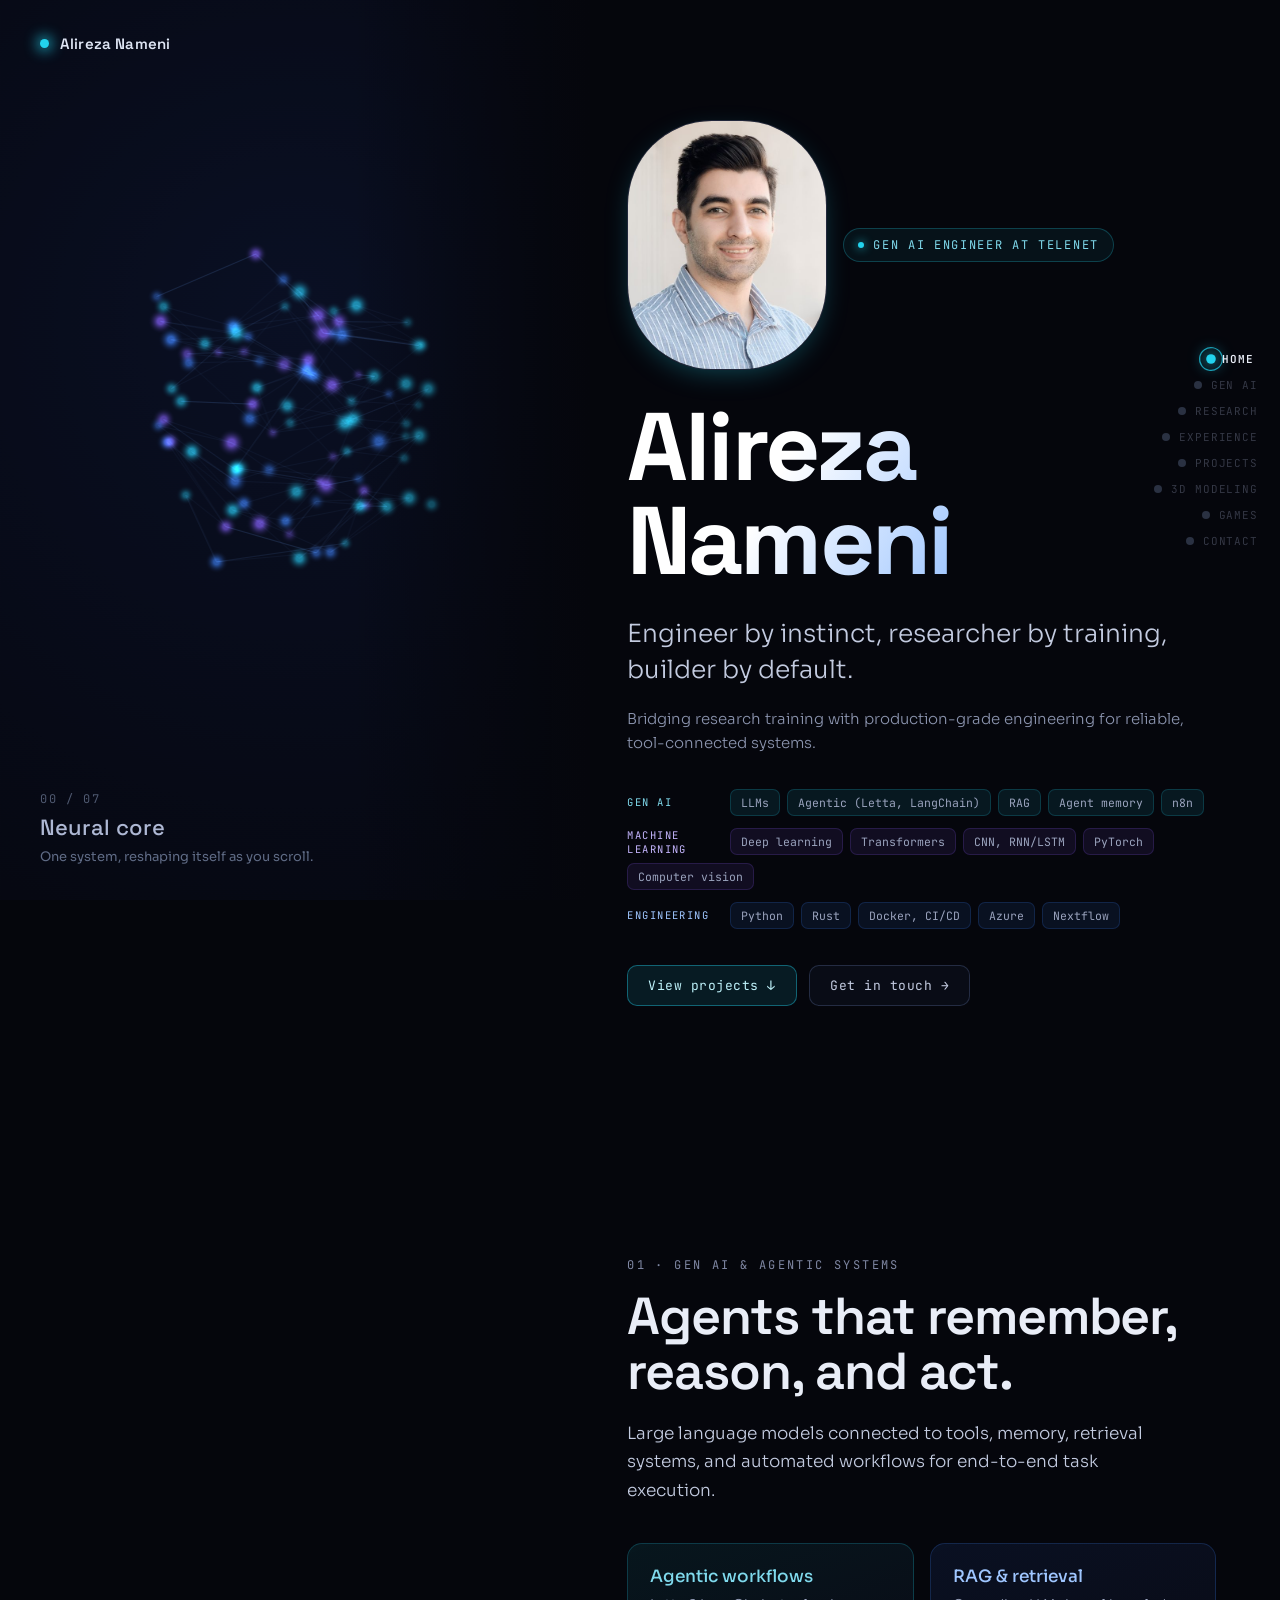
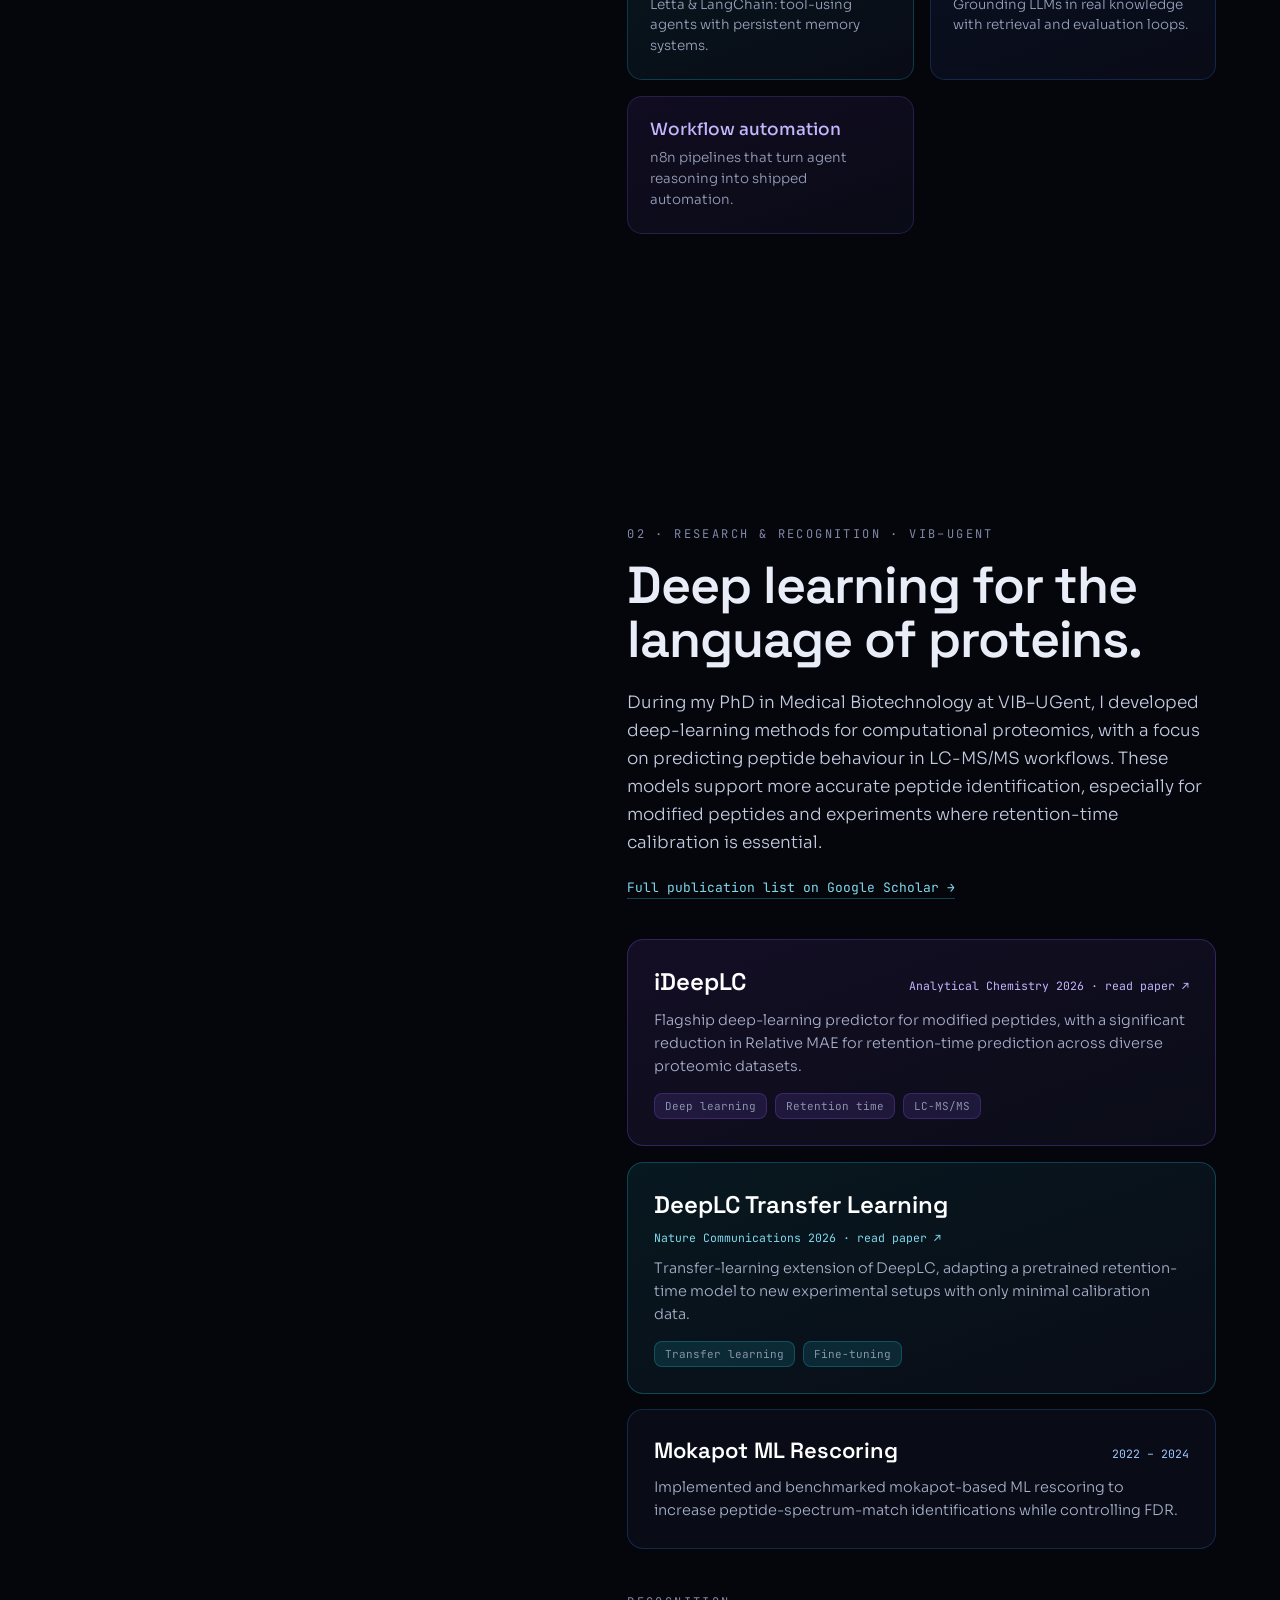
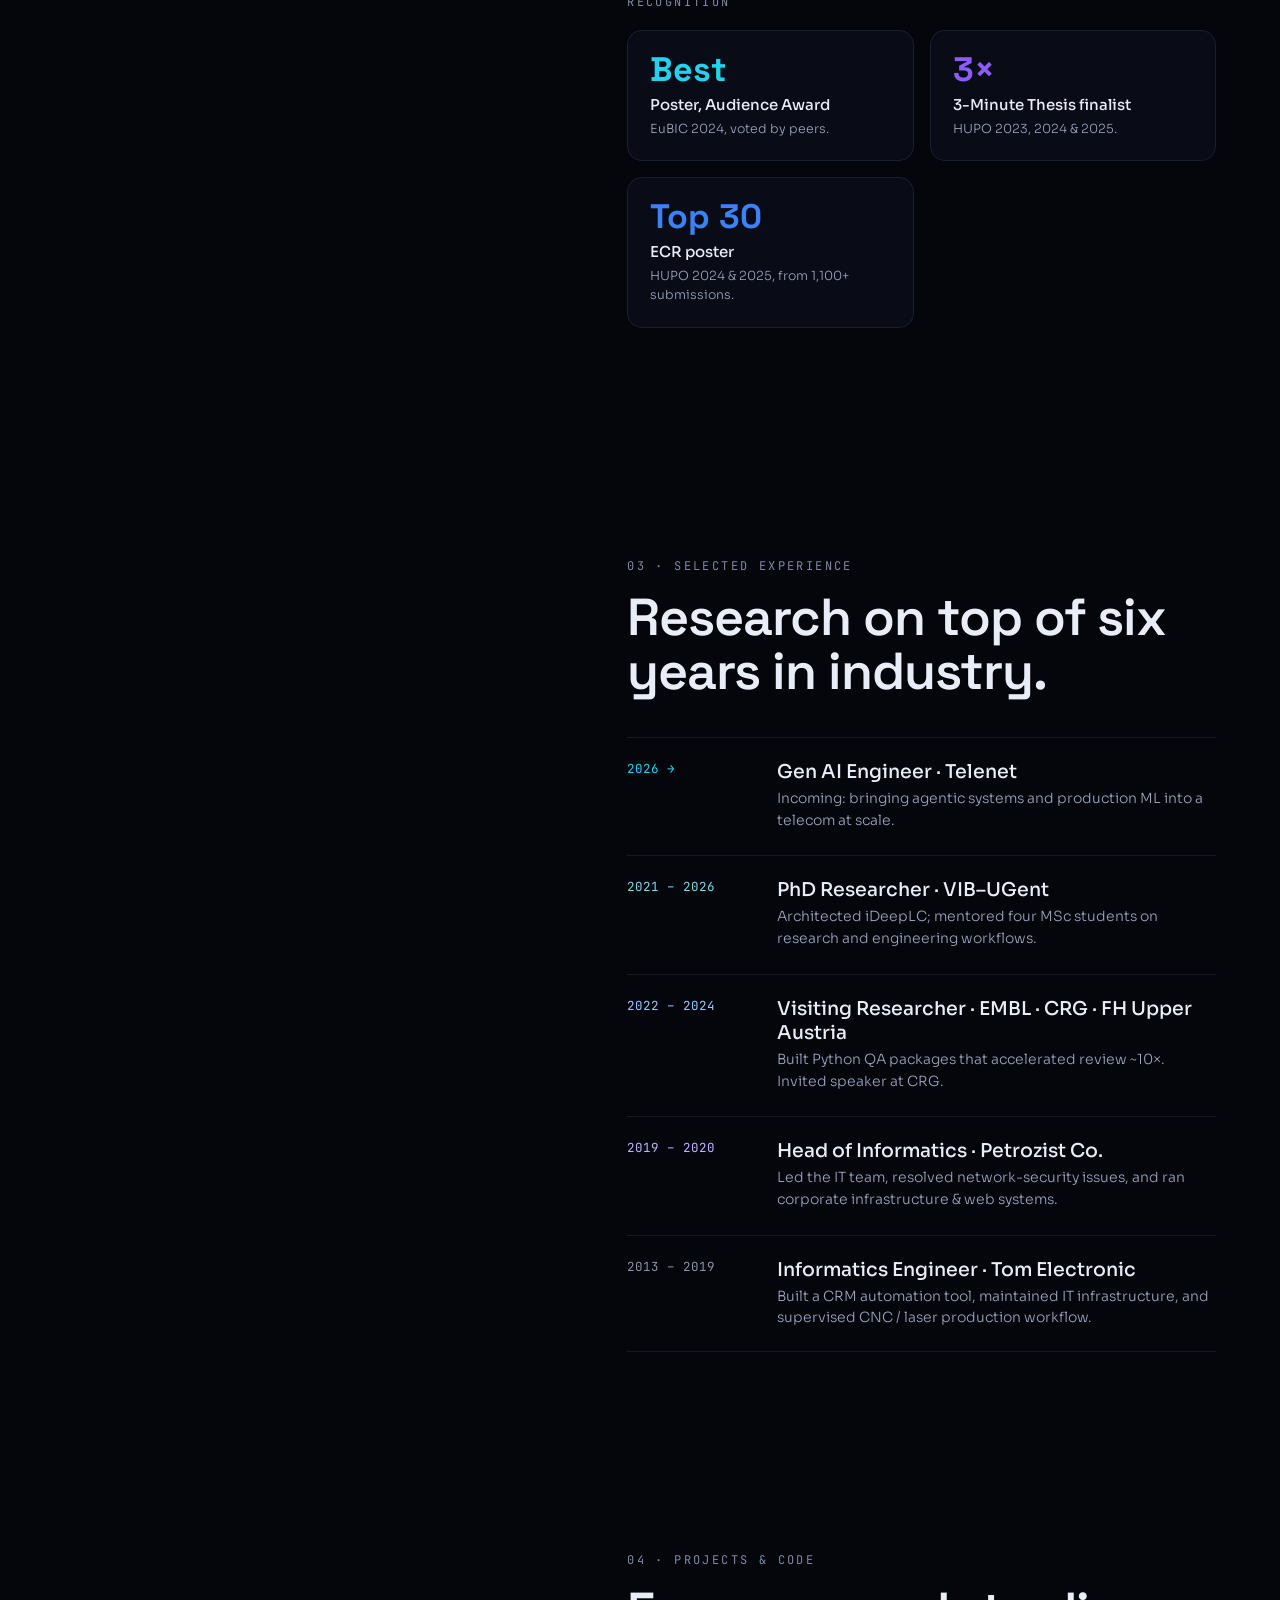
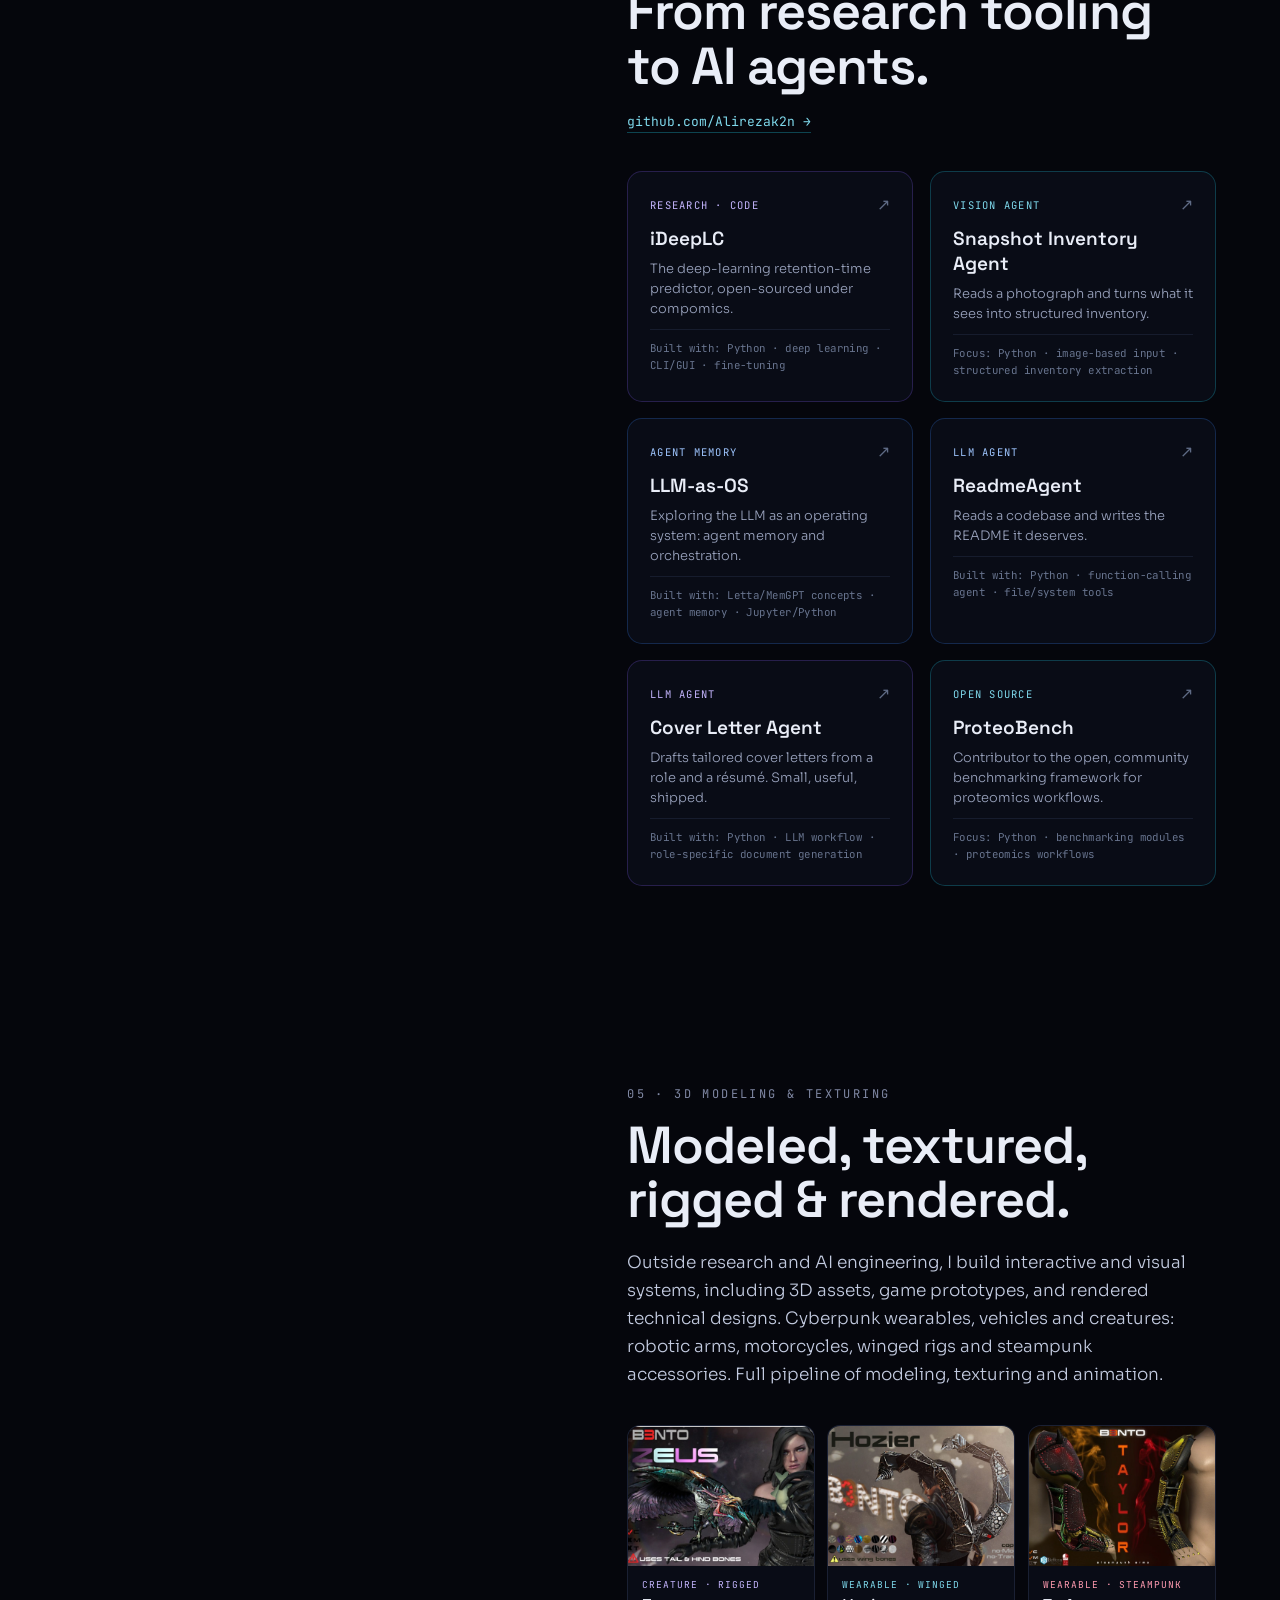
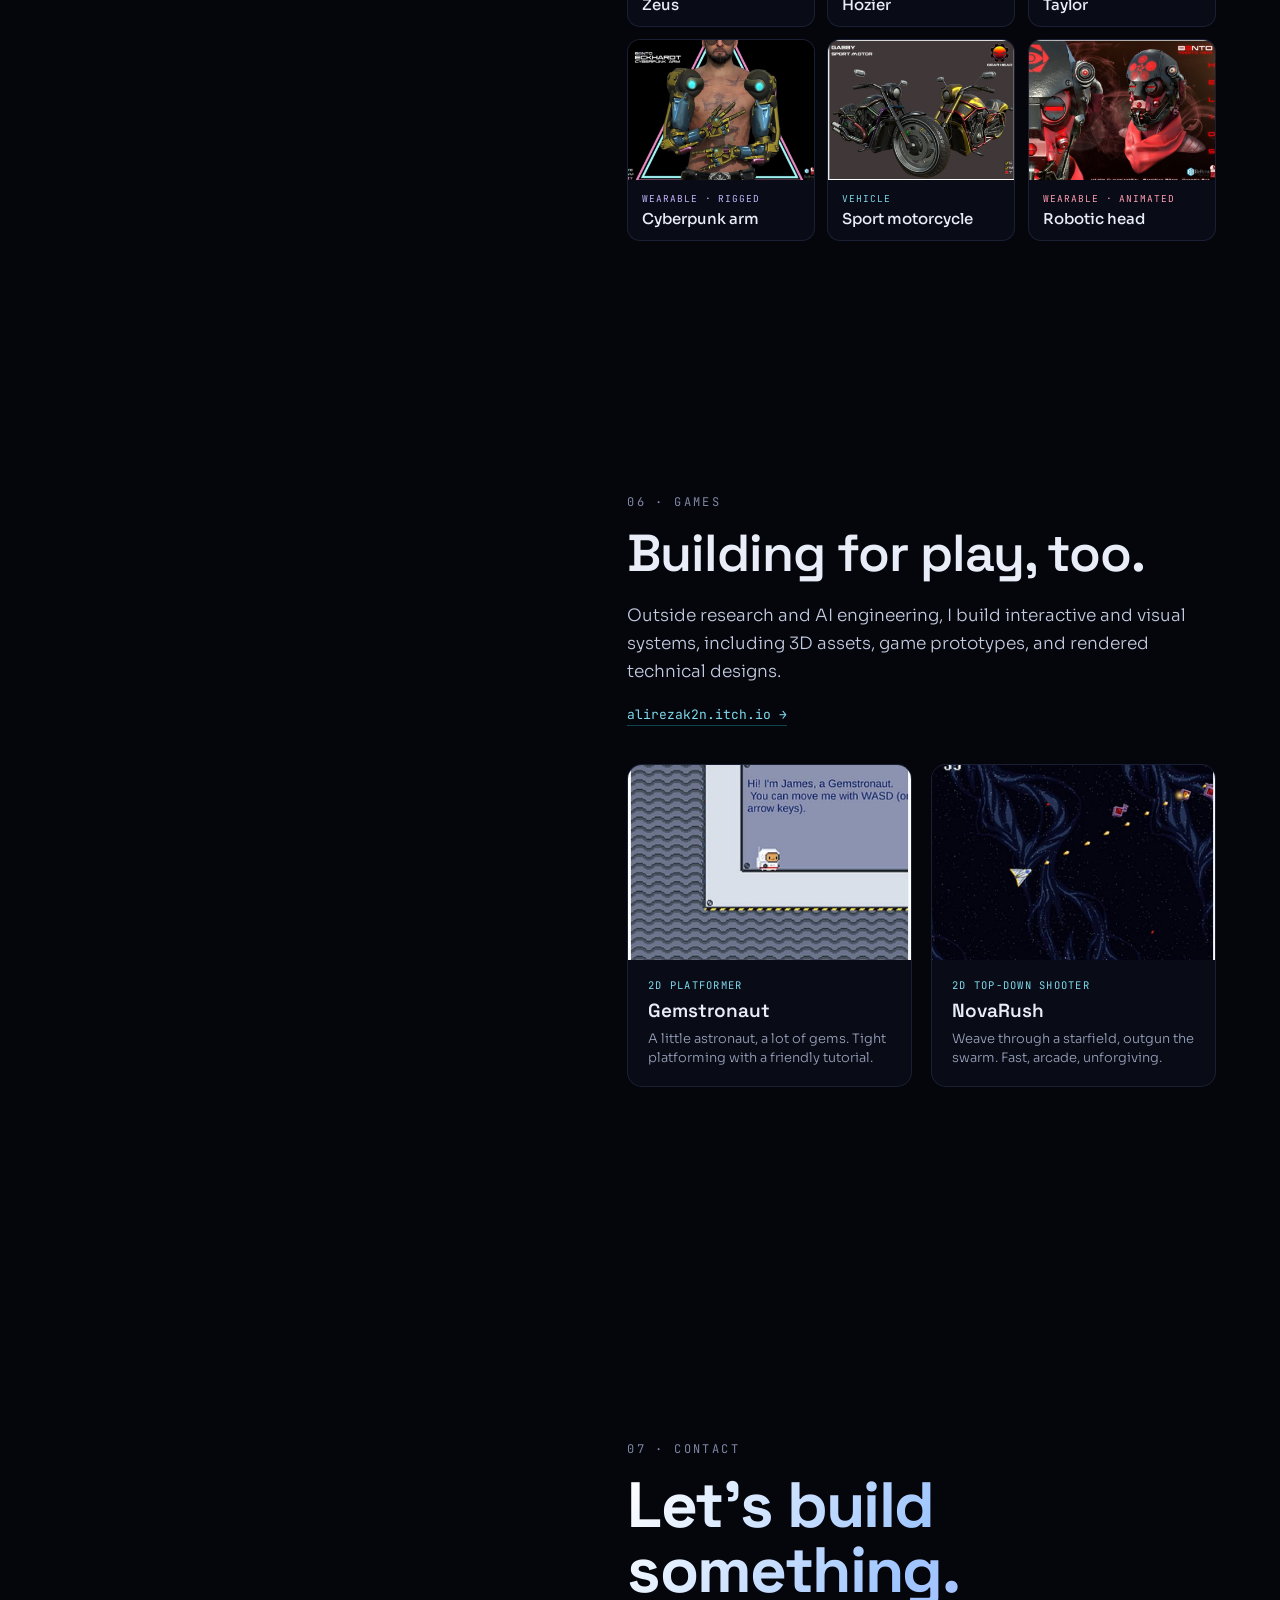
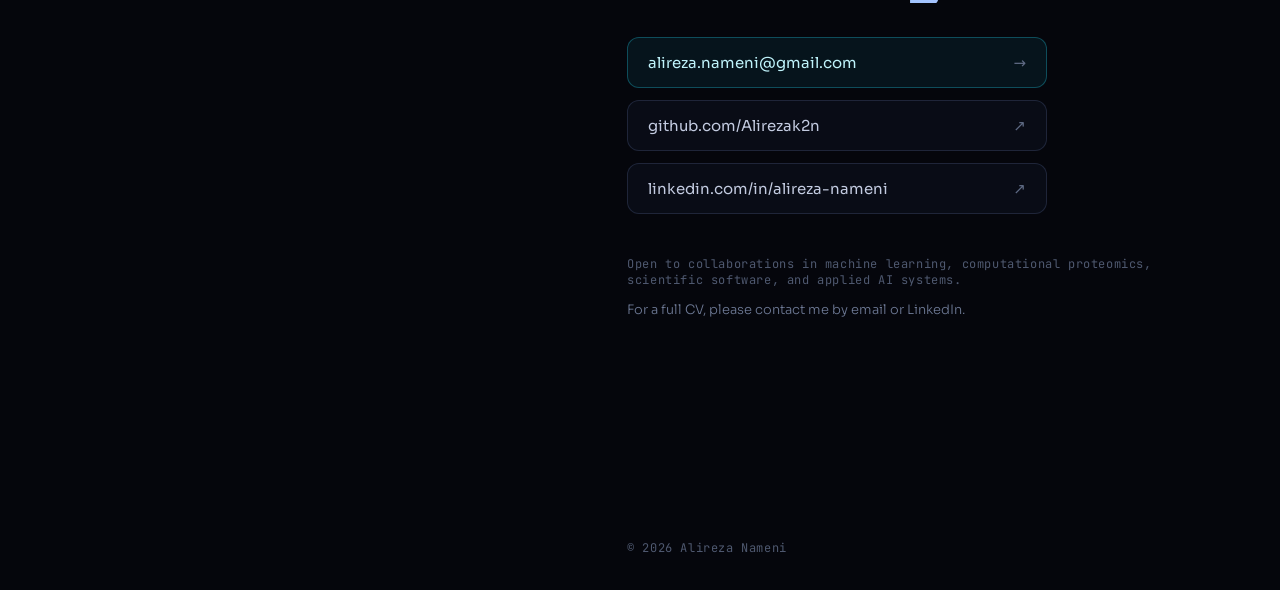
==== commit 73b5c620: "Update index.html" ====
--- a/index.html
+++ b/index.html
@@ -222,27 +222,27 @@
 </div>
 <div class="u0088">
 <div class="u0089" data-card="" data-delay="60" data-reveal="">
-<div class="u0090"><img alt="Zeus creature wearable render" class="u0091" decoding="async" loading="lazy" src="uploads/pasted-1782906823386-0.png"/></div>
+<div class="u0090"><img alt="Zeus creature wearable render" class="u0091" decoding="async" loading="lazy" src="uploads/pasted-1782906823386-0.jpg"/></div>
 <div class="u0092"><div class="u0093">Creature · rigged</div><h3 class="u0094">Zeus</h3></div>
 </div>
 <div class="u0089" data-card="" data-delay="120" data-reveal="">
-<div class="u0090"><img alt="Hozier winged mechanical rig render" class="u0091" decoding="async" loading="lazy" src="uploads/pasted-1782906848587-0.png"/></div>
+<div class="u0090"><img alt="Hozier winged mechanical rig render" class="u0091" decoding="async" loading="lazy" src="uploads/pasted-1782906848587-0.jpg"/></div>
 <div class="u0092"><div class="u0095">Wearable · winged</div><h3 class="u0094">Hozier</h3></div>
 </div>
 <div class="u0089" data-card="" data-delay="180" data-reveal="">
-<div class="u0090"><img alt="Taylor steampunk arms render" class="u0091" decoding="async" loading="lazy" src="uploads/pasted-1782906886913-0.png"/></div>
+<div class="u0090"><img alt="Taylor steampunk arms render" class="u0091" decoding="async" loading="lazy" src="uploads/pasted-1782906886913-0.jpg"/></div>
 <div class="u0092"><div class="u0096">Wearable · steampunk</div><h3 class="u0094">Taylor</h3></div>
 </div>
 <div class="u0089" data-card="" data-delay="240" data-reveal="">
-<div class="u0090"><img alt="Cyberpunk robotic arm render" class="u0091" decoding="async" loading="lazy" src="uploads/pasted-1782836172396-0.png"/></div>
+<div class="u0090"><img alt="Cyberpunk robotic arm render" class="u0091" decoding="async" loading="lazy" src="uploads/pasted-1782836172396-0.jpg"/></div>
 <div class="u0092"><div class="u0093">Wearable · rigged</div><h3 class="u0094">Cyberpunk arm</h3></div>
 </div>
 <div class="u0089" data-card="" data-delay="300" data-reveal="">
-<div class="u0090"><img alt="Sport motorcycle render" class="u0091" decoding="async" loading="lazy" src="uploads/pasted-1782836176114-0.png"/></div>
+<div class="u0090"><img alt="Sport motorcycle render" class="u0091" decoding="async" loading="lazy" src="uploads/pasted-1782836176114-0.jpg"/></div>
 <div class="u0092"><div class="u0095">Vehicle</div><h3 class="u0094">Sport motorcycle</h3></div>
 </div>
 <div class="u0089" data-card="" data-delay="360" data-reveal="">
-<div class="u0090"><img alt="Robotic head render" class="u0091" decoding="async" loading="lazy" src="uploads/pasted-1782836179711-0.png"/></div>
+<div class="u0090"><img alt="Robotic head render" class="u0091" decoding="async" loading="lazy" src="uploads/pasted-1782836179711-0.jpg"/></div>
 <div class="u0092"><div class="u0096">Wearable · animated</div><h3 class="u0094">Robotic head</h3></div>
 </div>
 </div>
@@ -255,11 +255,11 @@
 </div>
 <div class="u0097">
 <a class="u0098" data-card="" data-delay="60" data-reveal="" href="https://alirezak2n.itch.io" rel="noopener" target="_blank">
-<div class="u0099"><img alt="Gemstronaut gameplay" class="u0091" decoding="async" loading="lazy" src="uploads/pasted-1782836167649-0.png"/></div>
+<div class="u0099"><img alt="Gemstronaut gameplay" class="u0091" decoding="async" loading="lazy" src="uploads/pasted-1782836167649-0.jpg"/></div>
 <div class="u0100"><div class="u0101">2D platformer</div><h3 class="u0102">Gemstronaut</h3><p class="u0103">A little astronaut, a lot of gems. Tight platforming with a friendly tutorial.</p></div>
 </a>
 <a class="u0098" data-card="" data-delay="170" data-reveal="" href="https://alirezak2n.itch.io" rel="noopener" target="_blank">
-<div class="u0099"><img alt="NovaRush gameplay" class="u0091" decoding="async" loading="lazy" src="uploads/pasted-1782836163449-0.png"/></div>
+<div class="u0099"><img alt="NovaRush gameplay" class="u0091" decoding="async" loading="lazy" src="uploads/pasted-1782836163449-0.jpg"/></div>
 <div class="u0100"><div class="u0101">2D top-down shooter</div><h3 class="u0102">NovaRush</h3><p class="u0103">Weave through a starfield, outgun the swarm. Fast, arcade, unforgiving.</p></div>
 </a>
 </div>
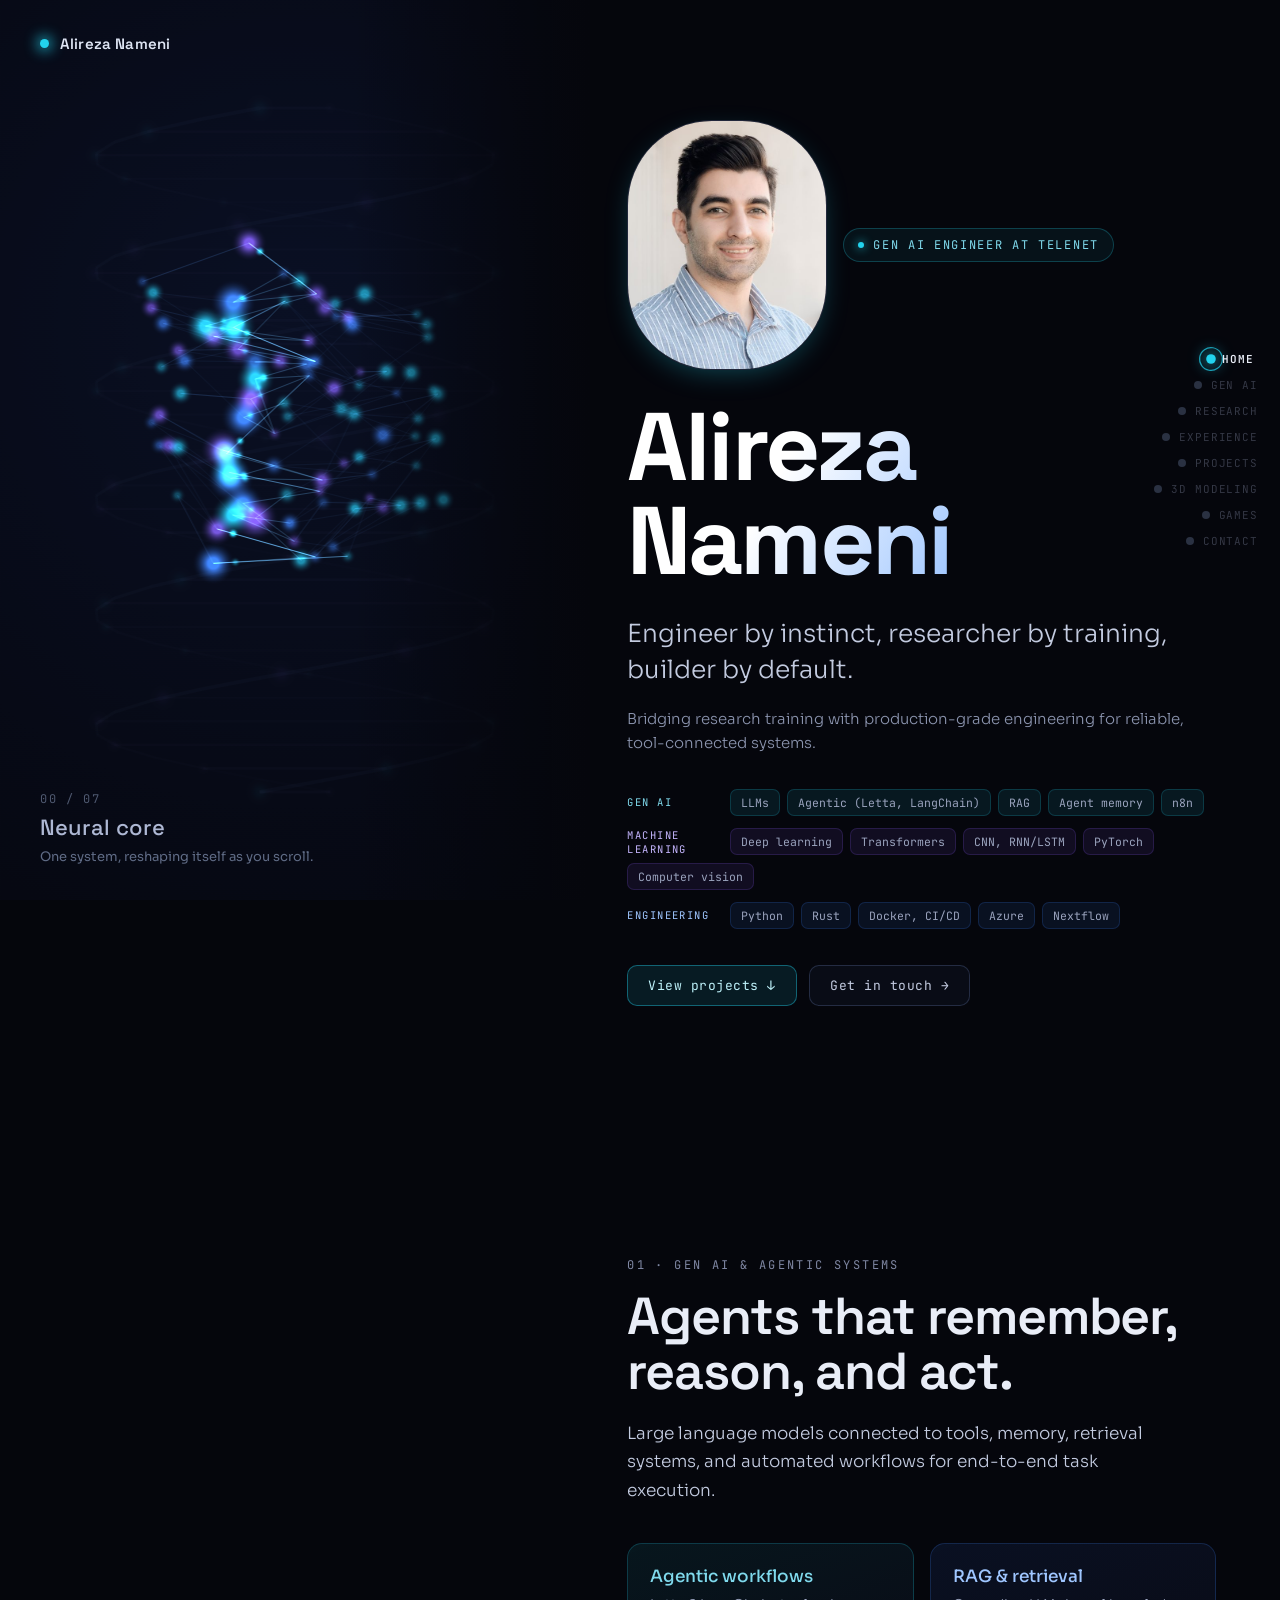
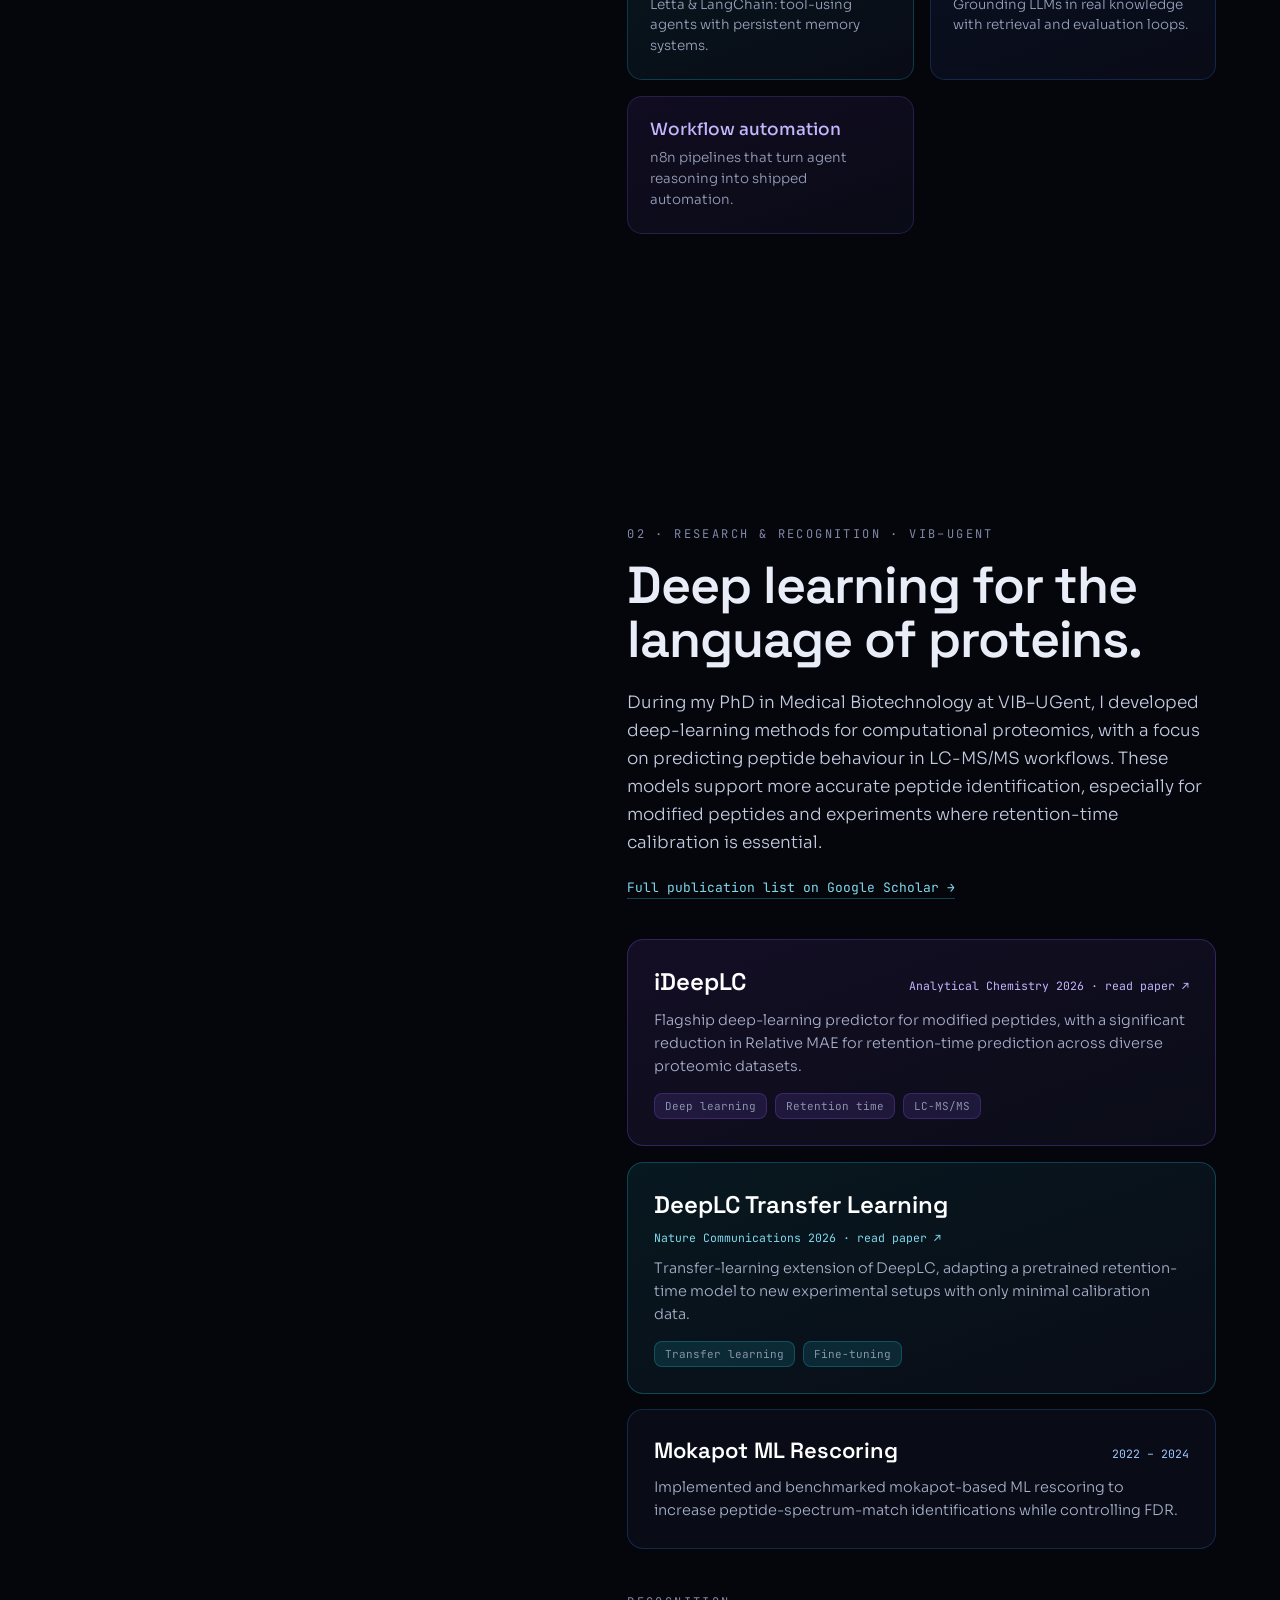
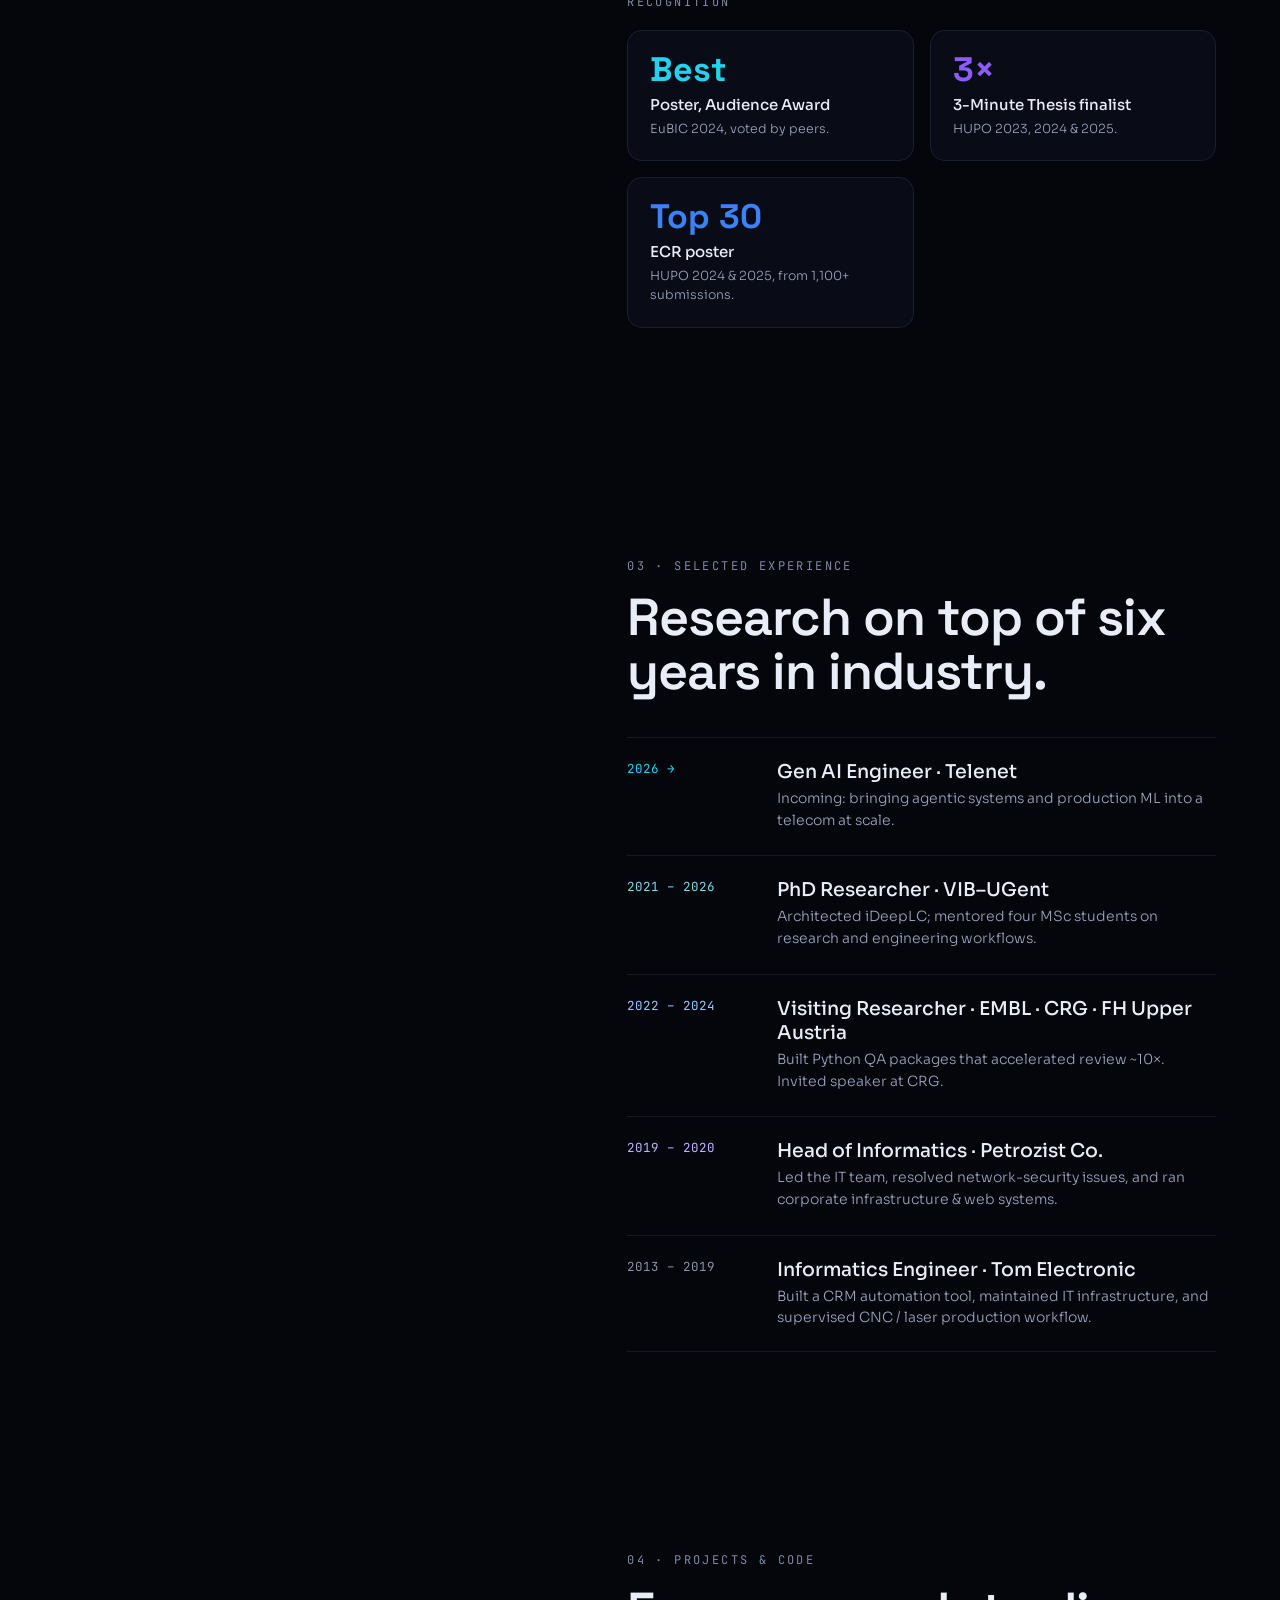
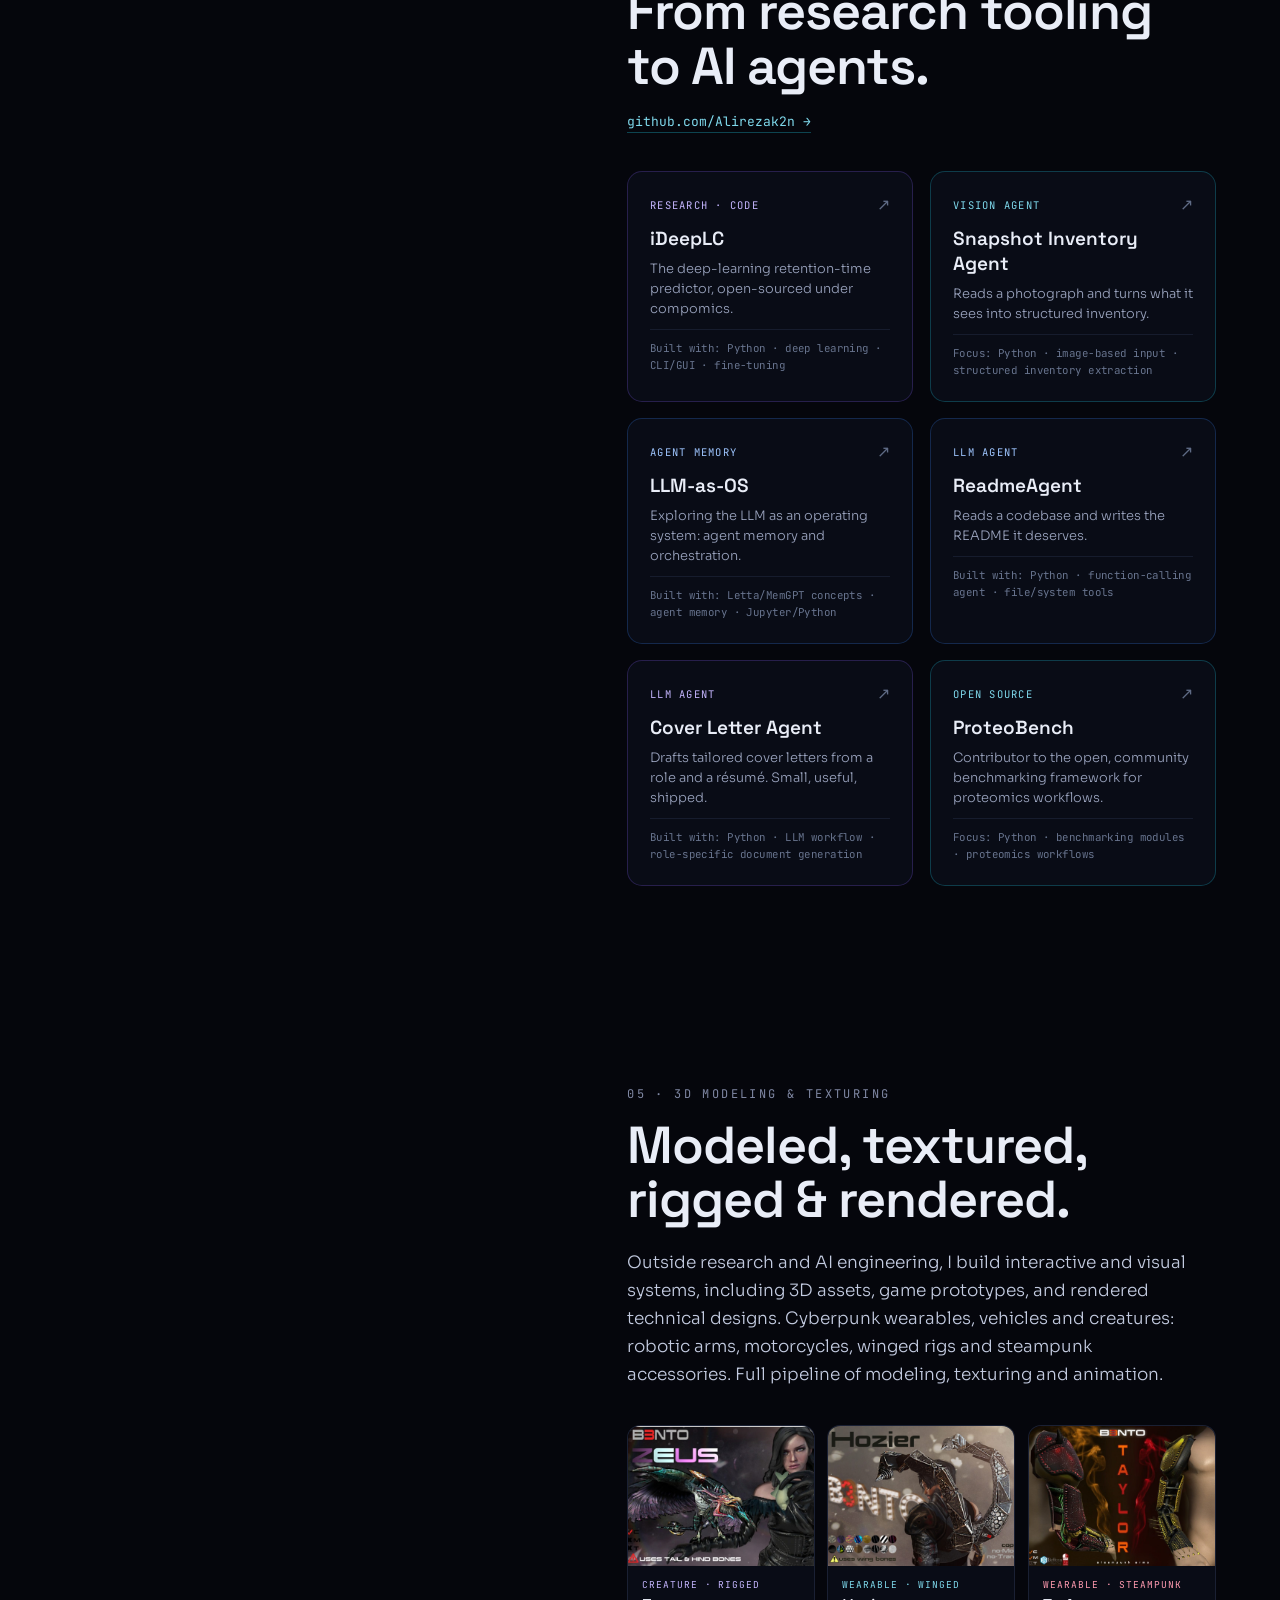
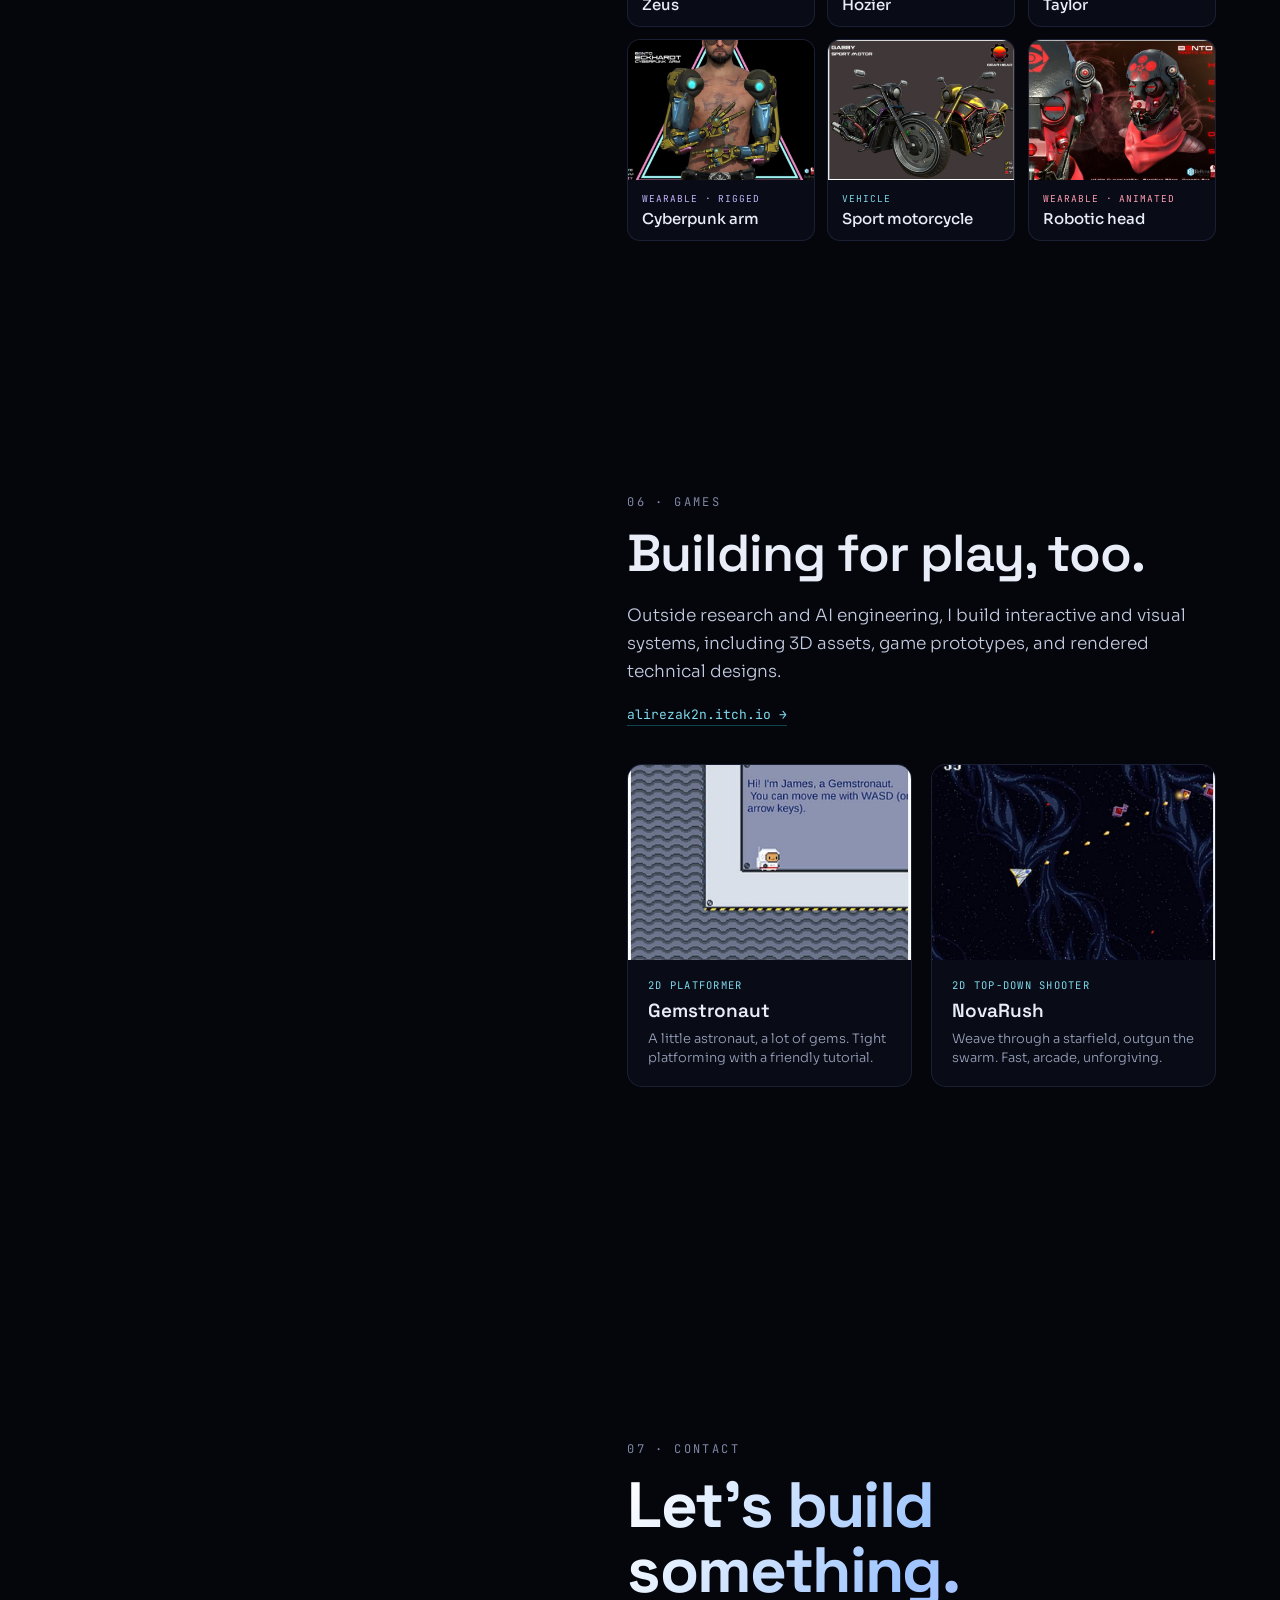
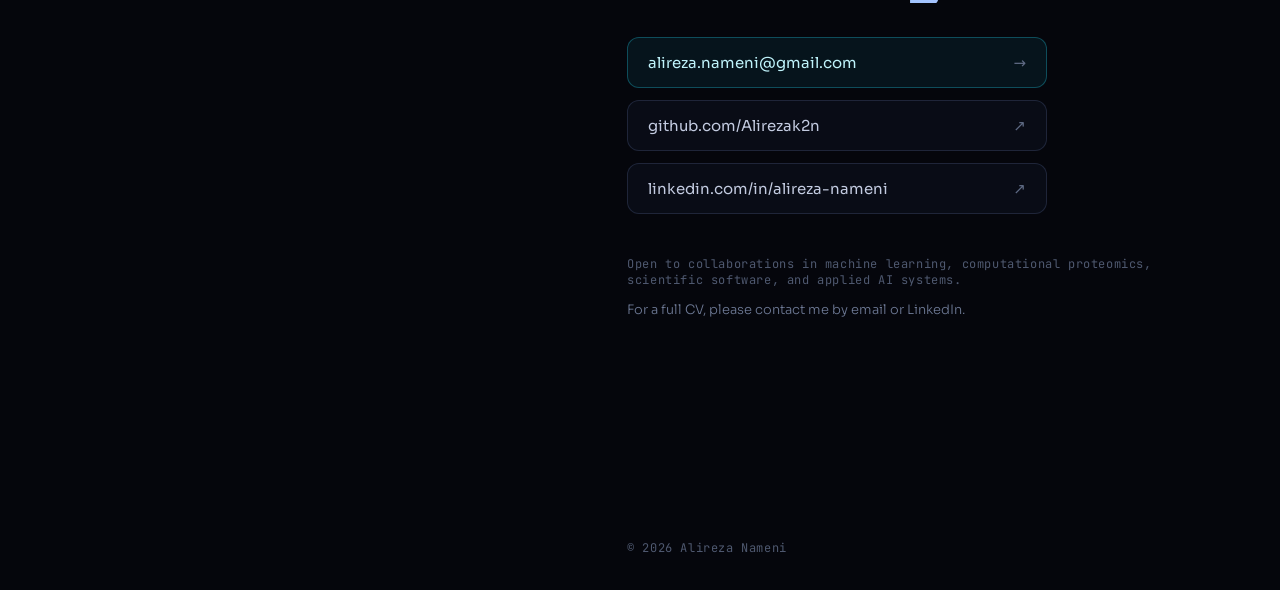
==== commit 5b18d040: "Update index.html" ====
--- a/index.html
+++ b/index.html
@@ -1,6 +1,6 @@
 <!DOCTYPE html>
 
-<html lang="en"><head><meta charset="utf-8"/><meta content="width=device-width, initial-scale=1" name="viewport"/><meta content="Portfolio of Alireza Nameni, focused on Gen AI, machine learning, agentic systems, scientific software, and computational proteomics." name="description"/><title>Alireza Nameni · Gen AI Engineer &amp; Machine Learning Researcher</title><link href="https://fonts.googleapis.com" rel="preconnect"/><link crossorigin="" href="https://fonts.gstatic.com" rel="preconnect"/><link href="https://fonts.googleapis.com/css2?family=Space+Grotesk:wght@400;500;600;700&amp;family=Sora:wght@300;400;500;600&amp;family=JetBrains+Mono:wght@400;500&amp;display=optional" rel="stylesheet"/><link href="css/style.css" rel="stylesheet"/><meta content="Alireza Nameni · Gen AI Engineer &amp; Machine Learning Researcher" property="og:title"/><meta content="Portfolio of Alireza Nameni, focused on Gen AI, machine learning, agentic systems, scientific software, and computational proteomics." property="og:description"/><meta content="website" property="og:type"/><meta content="https://alirezak2n.github.io" property="og:url"/><meta content="https://alirezak2n.github.io/uploads/BERX3398_small%20-%2034.jpg" property="og:image"/><meta content="summary_large_image" name="twitter:card"/><meta content="Alireza Nameni · Gen AI Engineer &amp; Machine Learning Researcher" name="twitter:title"/><meta content="Gen AI, machine learning, agentic systems, scientific software, and computational proteomics." name="twitter:description"/><meta content="https://alirezak2n.github.io/uploads/BERX3398_small%20-%2034.jpg" name="twitter:image"/><link href="https://alirezak2n.github.io/" rel="canonical"/>
+<html lang="en"><head><meta charset="utf-8"/><meta content="width=device-width, initial-scale=1" name="viewport"/><meta content="Portfolio of Alireza Nameni, focused on Gen AI, machine learning, agentic systems, scientific software, and computational proteomics." name="description"/><title>Alireza Nameni · Gen AI Engineer &amp; Machine Learning Researcher</title><link href="favicon.ico" rel="icon" sizes="any"/><link href="favicon-32x32.png" rel="icon" sizes="32x32" type="image/png"/><link href="favicon-16x16.png" rel="icon" sizes="16x16" type="image/png"/><link href="apple-touch-icon.png" rel="apple-touch-icon" sizes="180x180"/><link href="https://fonts.googleapis.com" rel="preconnect"/><link crossorigin="" href="https://fonts.gstatic.com" rel="preconnect"/><link href="https://fonts.googleapis.com/css2?family=Space+Grotesk:wght@400;500;600;700&amp;family=Sora:wght@300;400;500;600&amp;family=JetBrains+Mono:wght@400;500&amp;display=optional" rel="stylesheet"/><link href="css/style.css" rel="stylesheet"/><meta content="Alireza Nameni · Gen AI Engineer &amp; Machine Learning Researcher" property="og:title"/><meta content="Portfolio of Alireza Nameni, focused on Gen AI, machine learning, agentic systems, scientific software, and computational proteomics." property="og:description"/><meta content="website" property="og:type"/><meta content="https://alirezak2n.github.io" property="og:url"/><meta content="https://alirezak2n.github.io/uploads/BERX3398_small%20-%2034.jpg" property="og:image"/><meta content="summary_large_image" name="twitter:card"/><meta content="Alireza Nameni · Gen AI Engineer &amp; Machine Learning Researcher" name="twitter:title"/><meta content="Gen AI, machine learning, agentic systems, scientific software, and computational proteomics." name="twitter:description"/><meta content="https://alirezak2n.github.io/uploads/BERX3398_small%20-%2034.jpg" name="twitter:image"/><link href="https://alirezak2n.github.io/" rel="canonical"/>
 
 <script async src="https://www.googletagmanager.com/gtag/js?id=G-44KL7RC1CN"></script>
 <script>
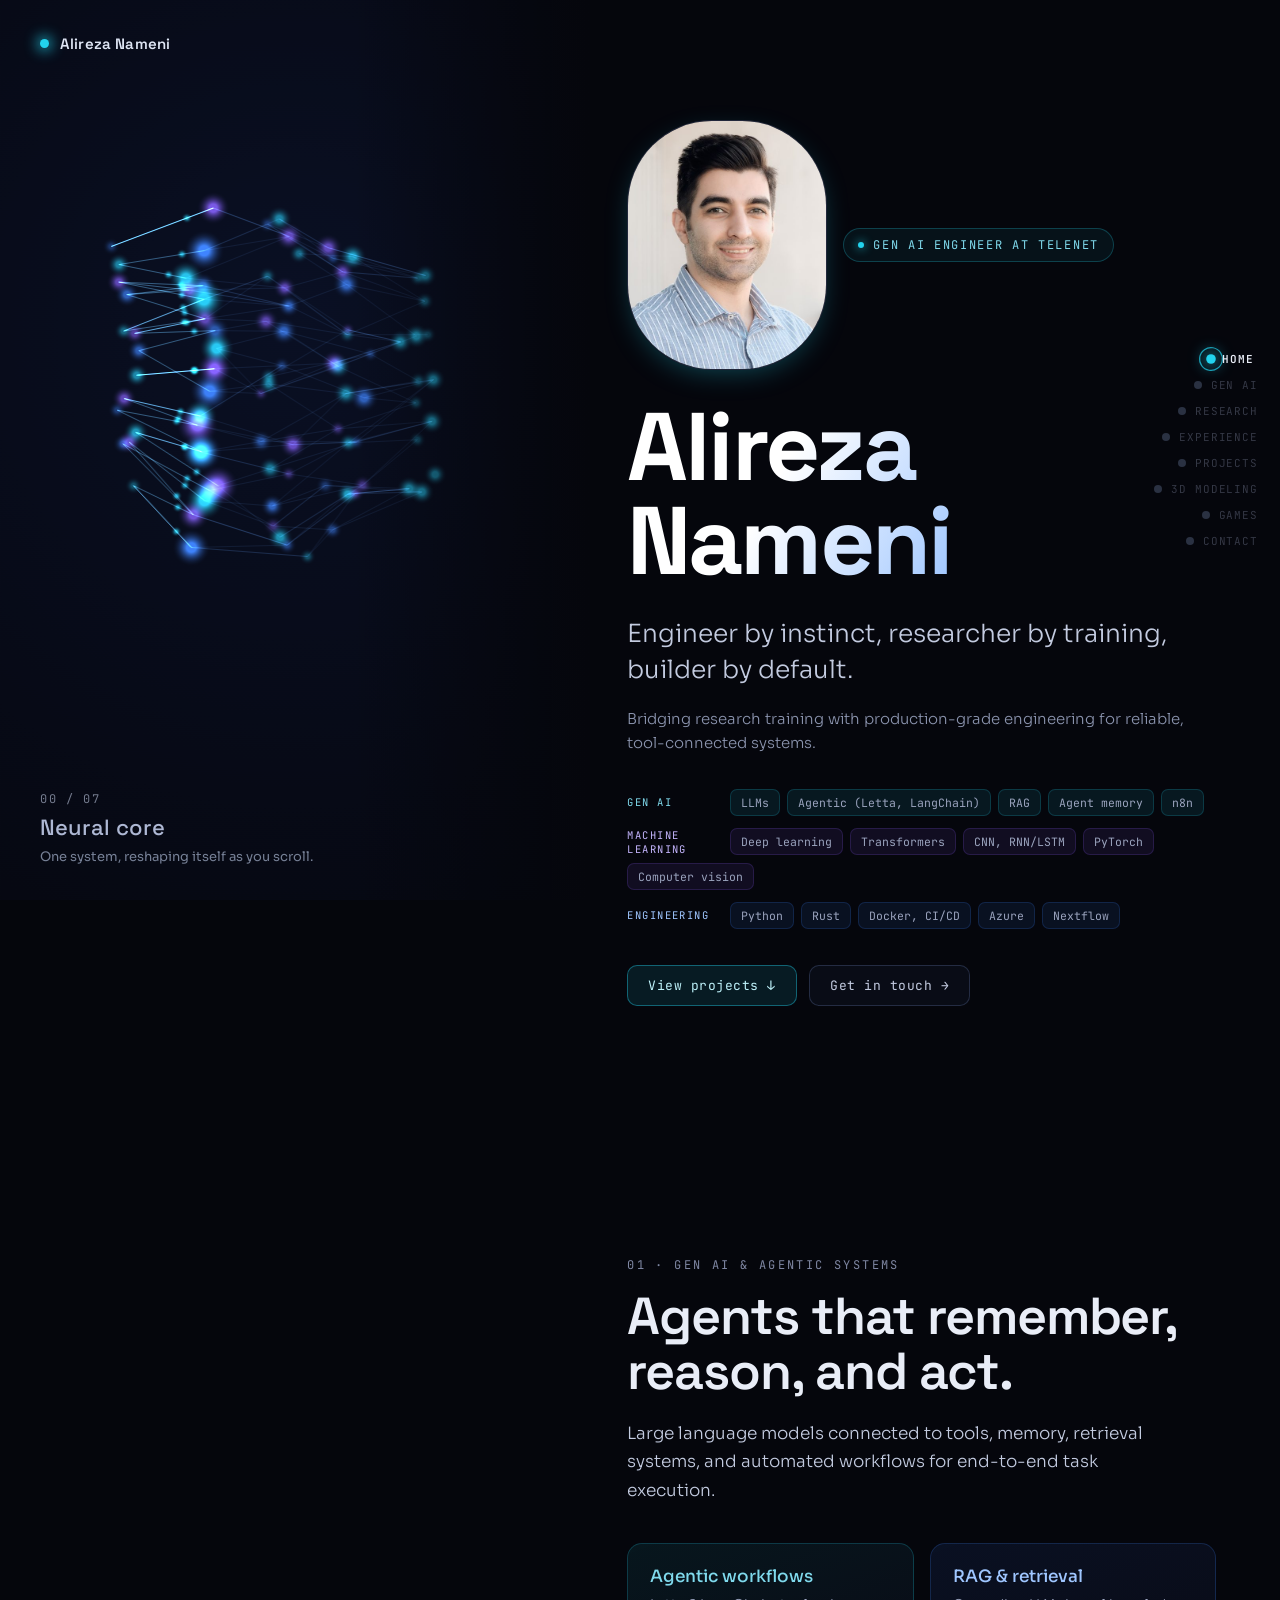
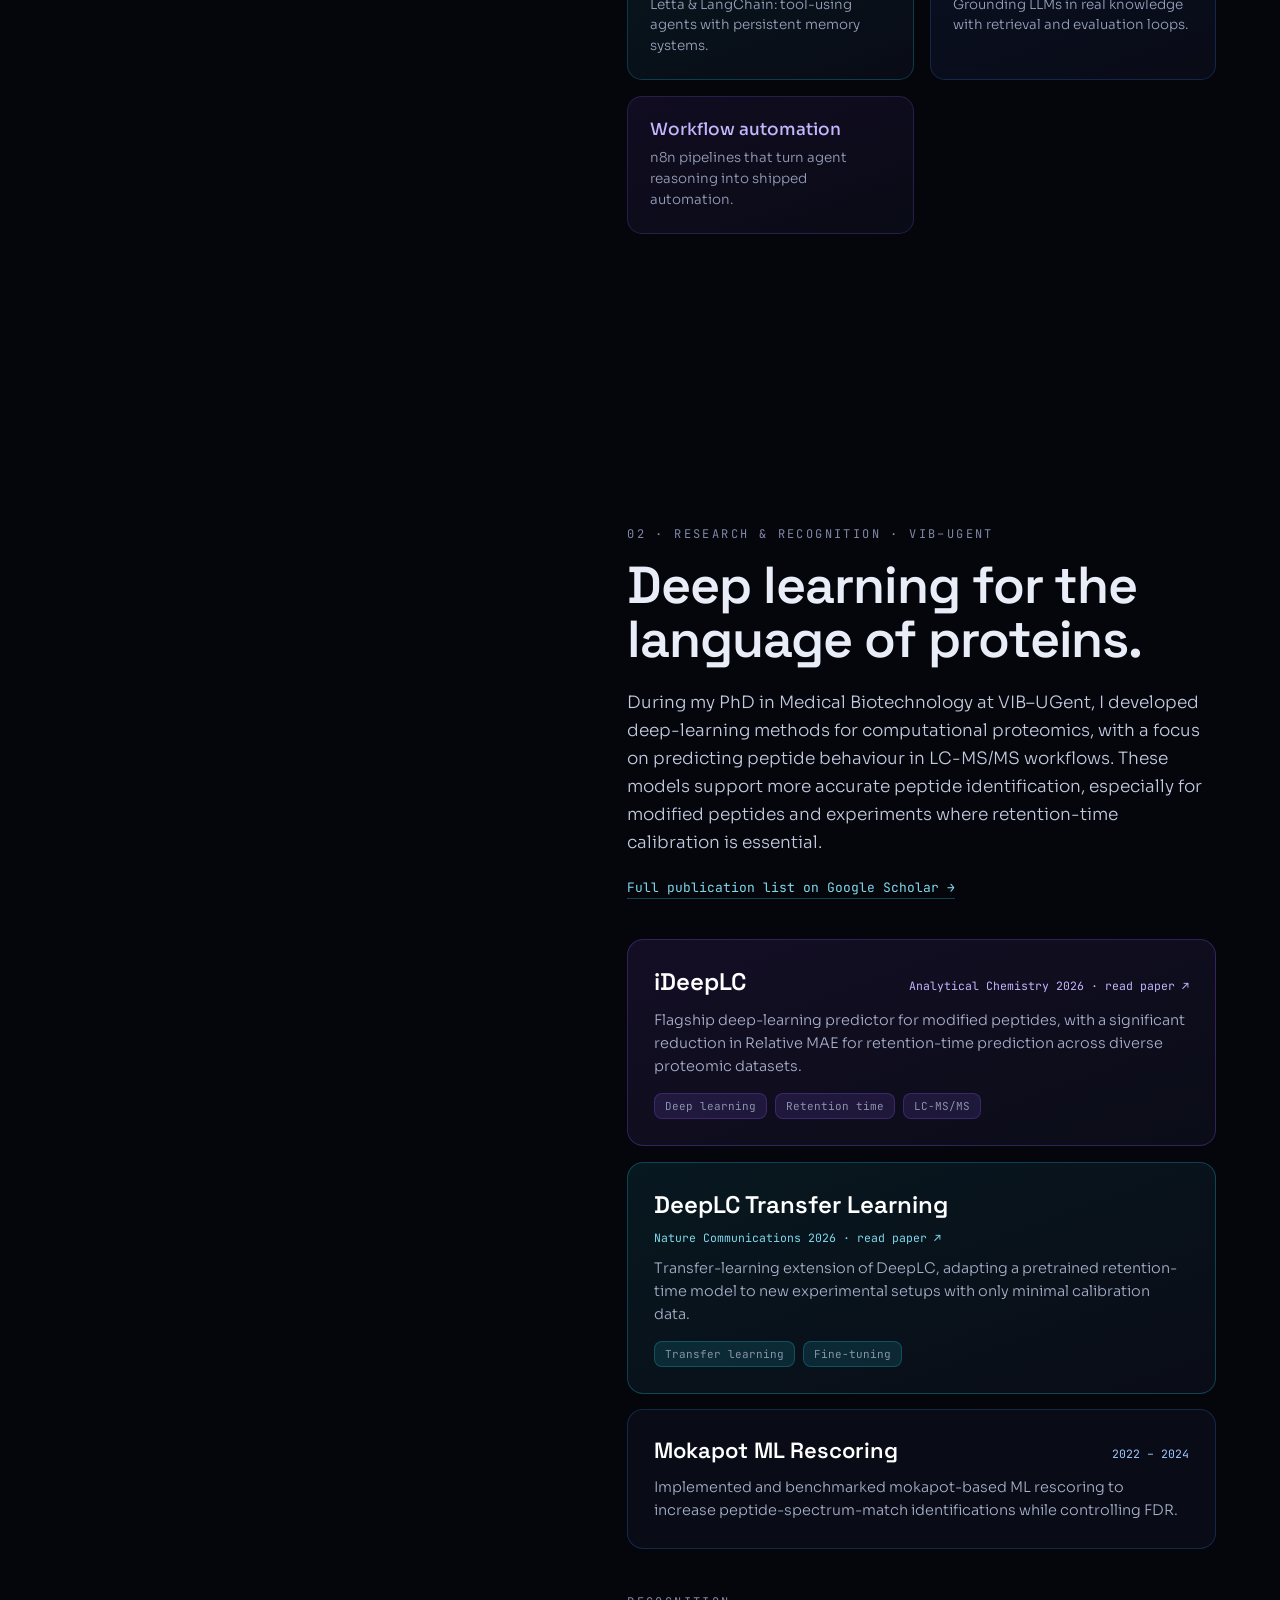
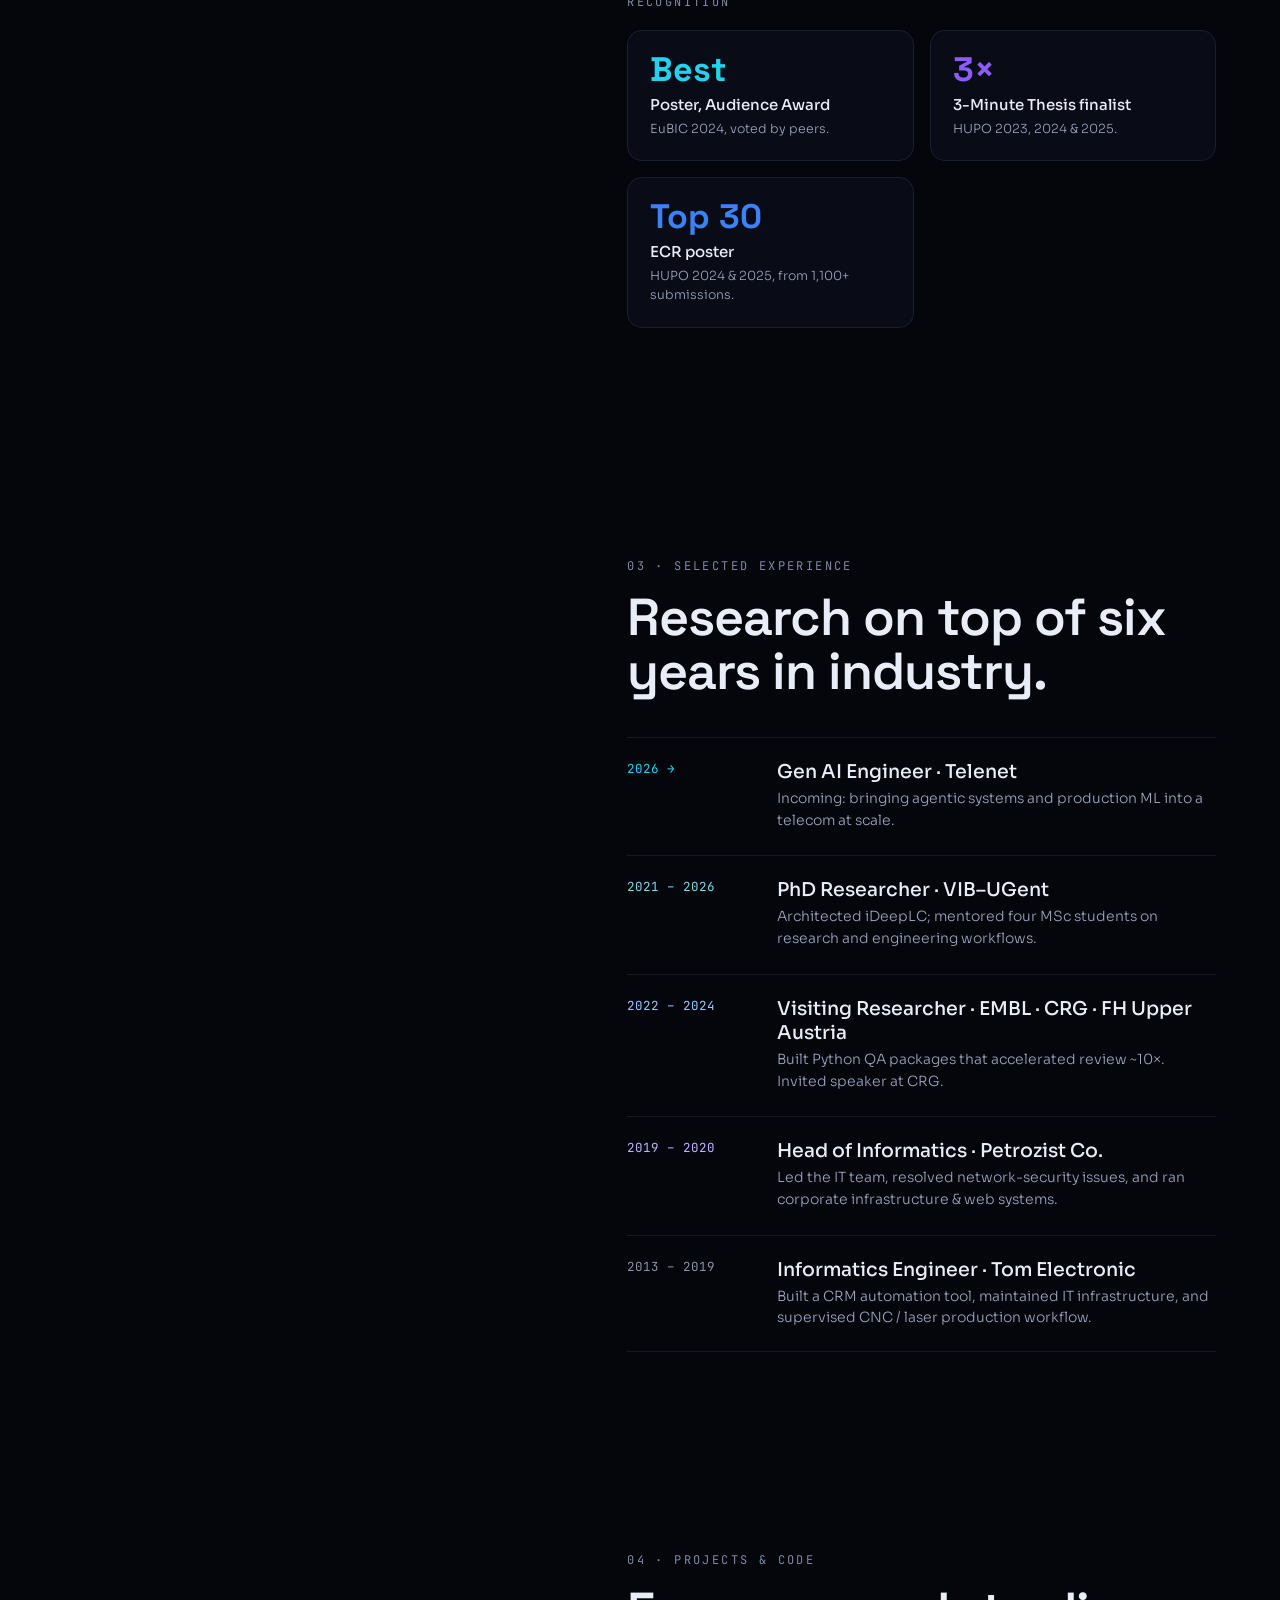
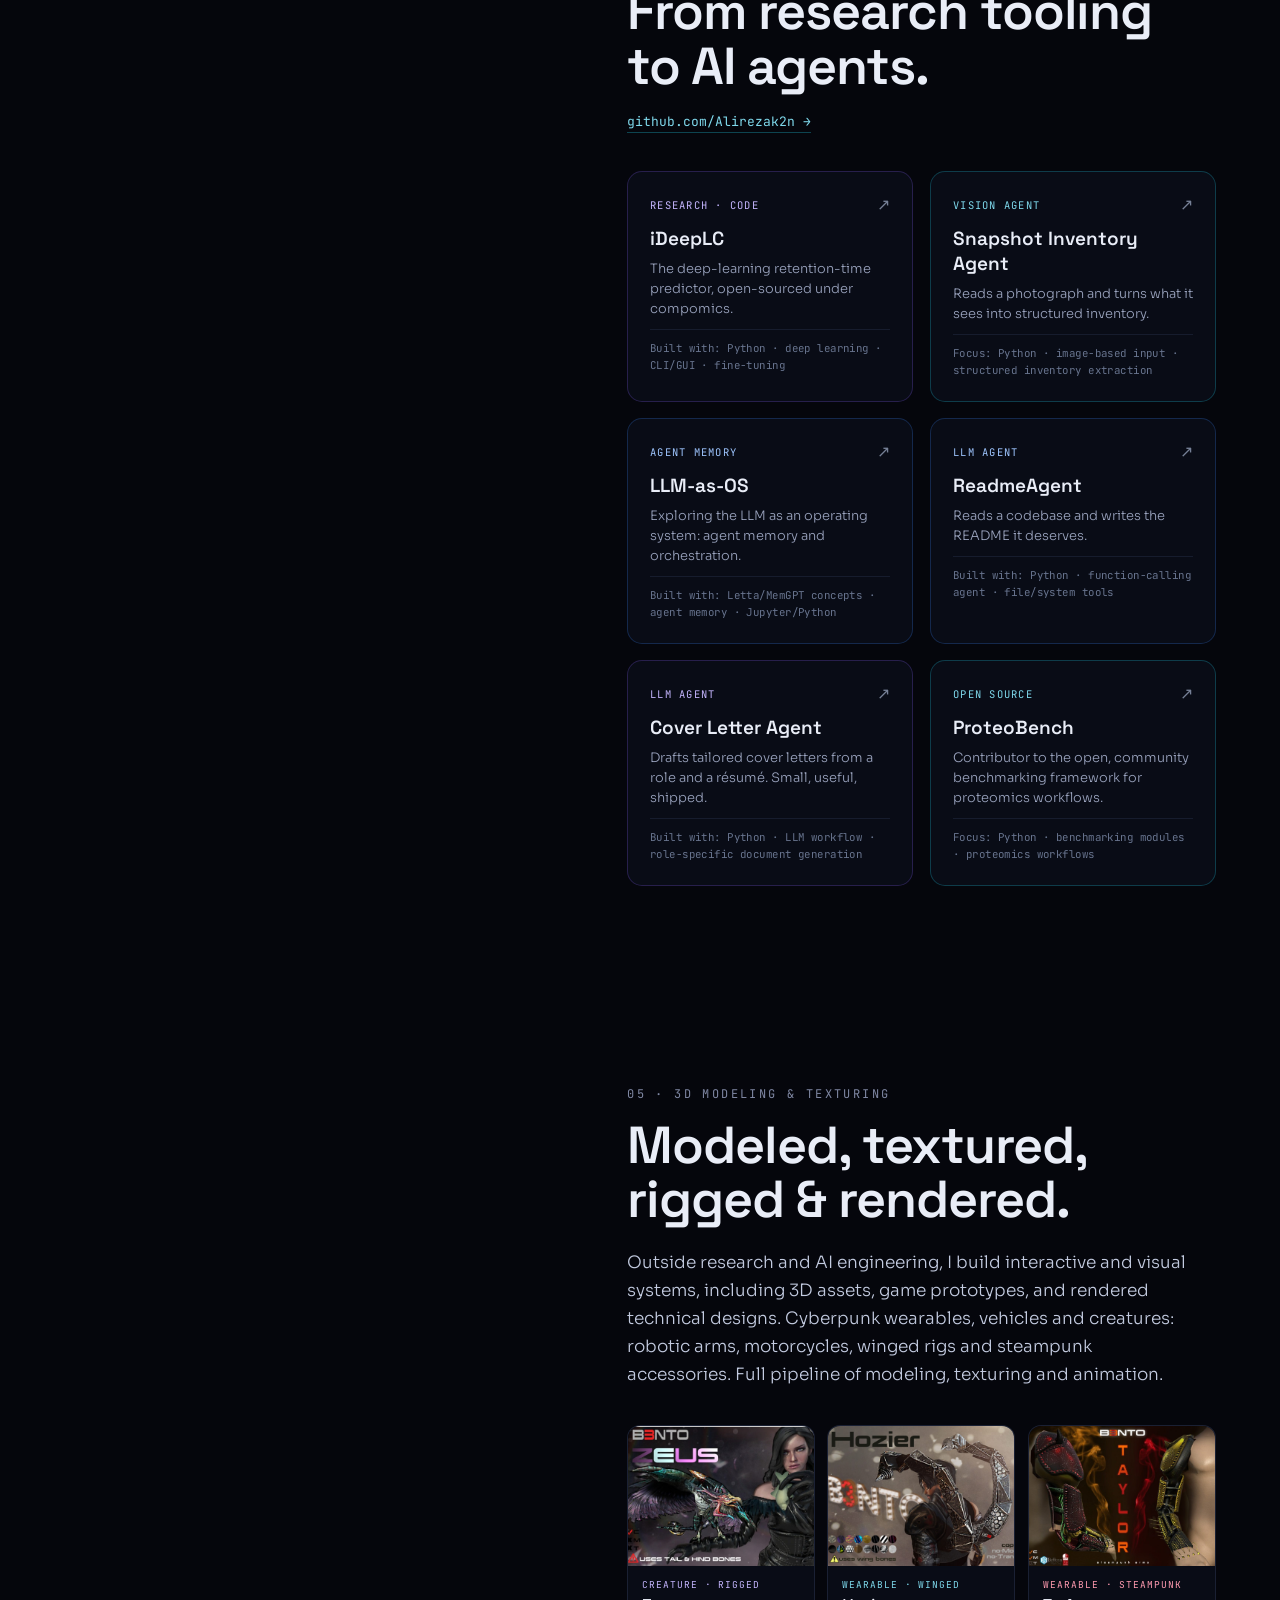
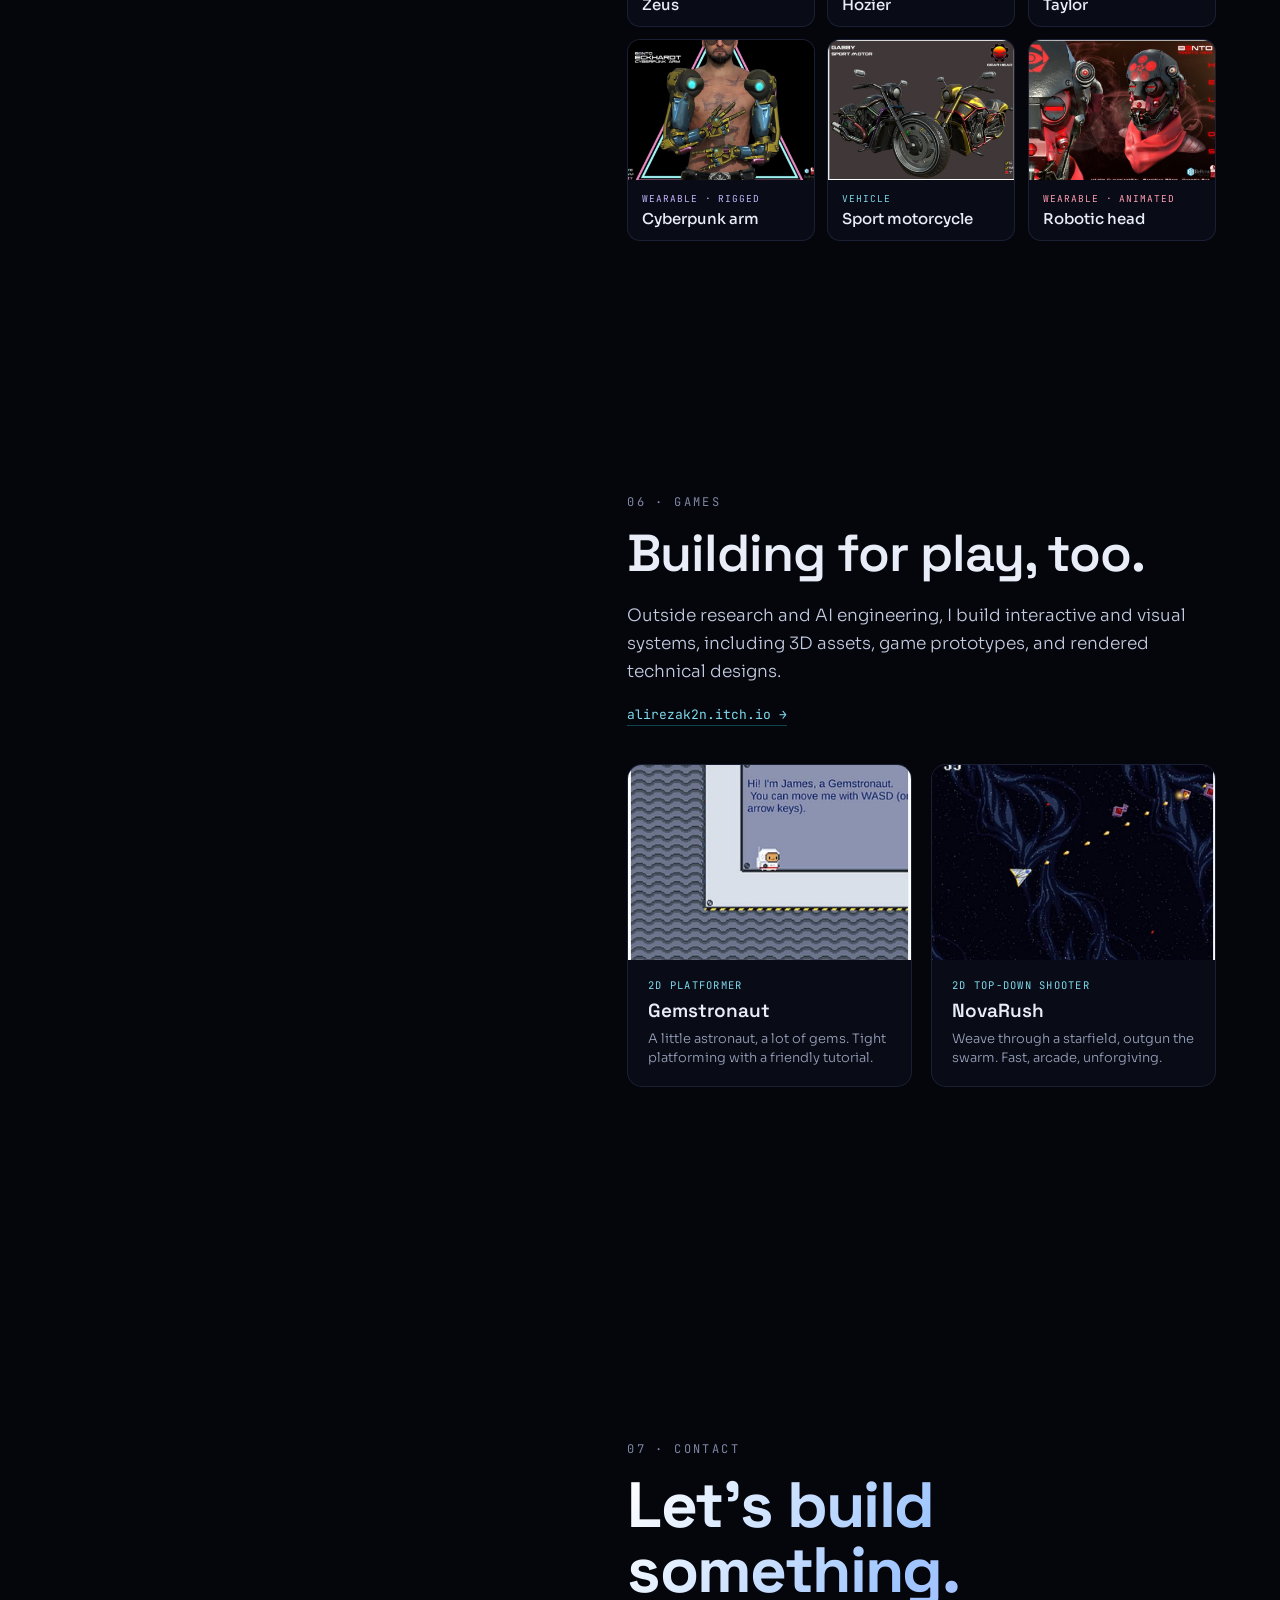
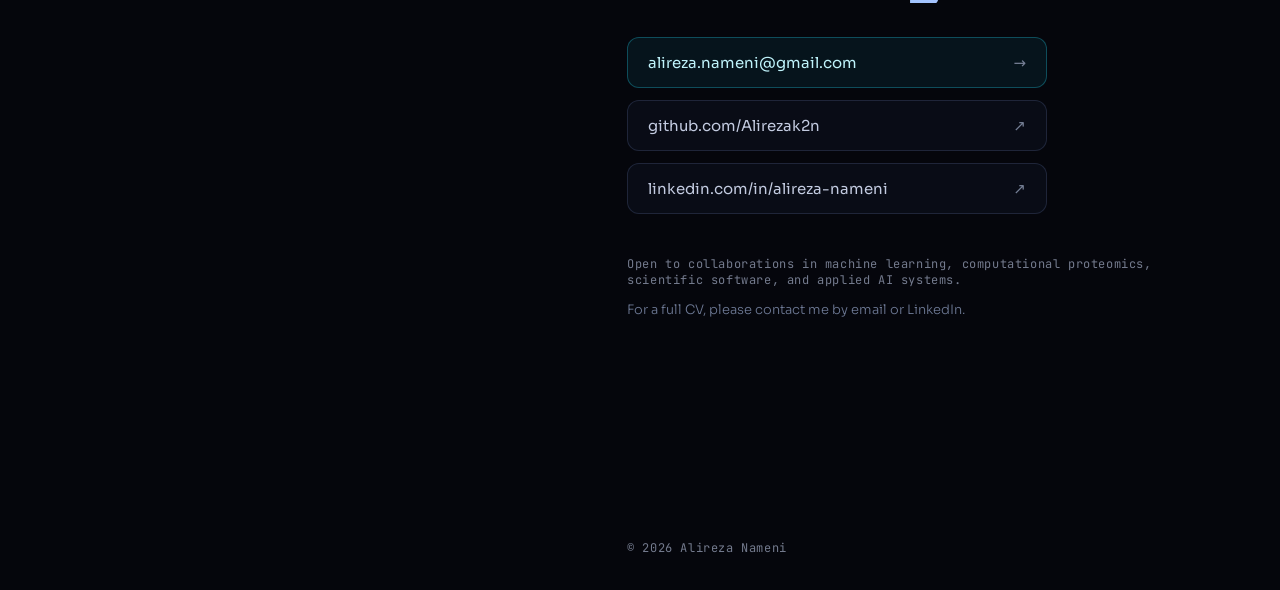
==== commit d35bf972: "Extra consol info" ====
--- a/index.html
+++ b/index.html
@@ -1,6 +1,23 @@
 <!DOCTYPE html>
 
 <html lang="en"><head><meta charset="utf-8"/><meta content="width=device-width, initial-scale=1" name="viewport"/><meta content="Portfolio of Alireza Nameni, focused on Gen AI, machine learning, agentic systems, scientific software, and computational proteomics." name="description"/><title>Alireza Nameni · Gen AI Engineer &amp; Machine Learning Researcher</title><link href="favicon.ico" rel="icon" sizes="any"/><link href="favicon-32x32.png" rel="icon" sizes="32x32" type="image/png"/><link href="favicon-16x16.png" rel="icon" sizes="16x16" type="image/png"/><link href="apple-touch-icon.png" rel="apple-touch-icon" sizes="180x180"/><link href="https://fonts.googleapis.com" rel="preconnect"/><link crossorigin="" href="https://fonts.gstatic.com" rel="preconnect"/><link href="https://fonts.googleapis.com/css2?family=Space+Grotesk:wght@400;500;600;700&amp;family=Sora:wght@300;400;500;600&amp;family=JetBrains+Mono:wght@400;500&amp;display=optional" rel="stylesheet"/><link href="css/style.css" rel="stylesheet"/><meta content="Alireza Nameni · Gen AI Engineer &amp; Machine Learning Researcher" property="og:title"/><meta content="Portfolio of Alireza Nameni, focused on Gen AI, machine learning, agentic systems, scientific software, and computational proteomics." property="og:description"/><meta content="website" property="og:type"/><meta content="https://alirezak2n.github.io" property="og:url"/><meta content="https://alirezak2n.github.io/uploads/BERX3398_small%20-%2034.jpg" property="og:image"/><meta content="summary_large_image" name="twitter:card"/><meta content="Alireza Nameni · Gen AI Engineer &amp; Machine Learning Researcher" name="twitter:title"/><meta content="Gen AI, machine learning, agentic systems, scientific software, and computational proteomics." name="twitter:description"/><meta content="https://alirezak2n.github.io/uploads/BERX3398_small%20-%2034.jpg" name="twitter:image"/><link href="https://alirezak2n.github.io/" rel="canonical"/>
+<script type="application/ld+json">
+{
+  "@context": "https://schema.org",
+  "@type": "Person",
+  "name": "Alireza Nameni",
+  "url": "https://alirezak2n.github.io/",
+  "image": "https://alirezak2n.github.io/uploads/BERX3398_small%20-%2034.jpg",
+  "jobTitle": "Gen AI Engineer",
+  "worksFor": { "@type": "Organization", "name": "Telenet" },
+  "alumniOf": { "@type": "CollegeOrUniversity", "name": "VIB-UGent" },
+  "sameAs": [
+    "https://github.com/Alirezak2n",
+    "https://linkedin.com/in/alireza-nameni",
+    "https://scholar.google.com/citations?hl=de&user=buHR2sUAAAAJ"
+  ]
+}
+</script>
 
 <script async src="https://www.googletagmanager.com/gtag/js?id=G-44KL7RC1CN"></script>
 <script>
--- a/css/style.css
+++ b/css/style.css
@@ -100,11 +100,11 @@
 
 .u0004{width:9px;height:9px;border-radius:50%;background:#22d3ee;box-shadow:0 0 14px 2px #22d3ee}
 
-.u0005{font-family:'JetBrains Mono',monospace;font-size:12px;color:#4f5970;letter-spacing:.14em}
+.u0005{font-family:'JetBrains Mono',monospace;font-size:12px;color:#747b8e;letter-spacing:.14em}
 
 .u0006{font-family:'Space Grotesk',sans-serif;font-size:22px;font-weight:500;color:#aeb8d4;margin-top:6px;transition:color .4s ease}
 
-.u0007{font-size:13px;color:#5f6b85;margin-top:6px;max-width:280px;line-height:1.5;transition:opacity .4s ease}
+.u0007{font-size:13px;color:#768096;margin-top:6px;max-width:280px;line-height:1.5;transition:opacity .4s ease}
 
 .u0008{position:fixed;top:0;left:0;height:3px;width:0%;z-index:60;background:linear-gradient(90deg,#3b82f6,#22d3ee,#8b5cf6);box-shadow:0 0 10px rgba(34,211,238,.6)}
 
@@ -252,7 +252,7 @@
 
 .u0080{font-family:'JetBrains Mono',monospace;font-size:10.5px;letter-spacing:.12em;text-transform:uppercase;color:#c4b5fd}
 
-.u0081{color:#5f6b85}
+.u0081{color:#768096}
 
 .u0082{font-family:'Space Grotesk',sans-serif;font-size:19px;margin:0 0 8px;font-weight:600}
 
@@ -308,7 +308,7 @@
 
 .u0108{transition:box-shadow .35s,border-color .35s,transform .35s;padding:15px 20px;border-radius:12px;border:1px solid rgba(120,140,200,.2);background:rgba(13,17,31,.6);color:#c3cbe0;font-size:15px;display:flex;justify-content:space-between;align-items:center}
 
-.u0109{margin:42px 0 0;color:#4f5970;font-family:'JetBrains Mono',monospace;font-size:12px;letter-spacing:.05em}
+.u0109{margin:42px 0 0;color:#747b8e;font-family:'JetBrains Mono',monospace;font-size:12px;letter-spacing:.05em}
 
 
 /* Small metadata lines added to project cards */
@@ -344,7 +344,7 @@
   margin-left:44vw;
   max-width:760px;
   padding:0 clamp(28px,5vw,80px) 34px;
-  color:#4f5970;
+  color:#747b8e;
   font-family:'JetBrains Mono',monospace;
   font-size:12px;
   letter-spacing:.05em;
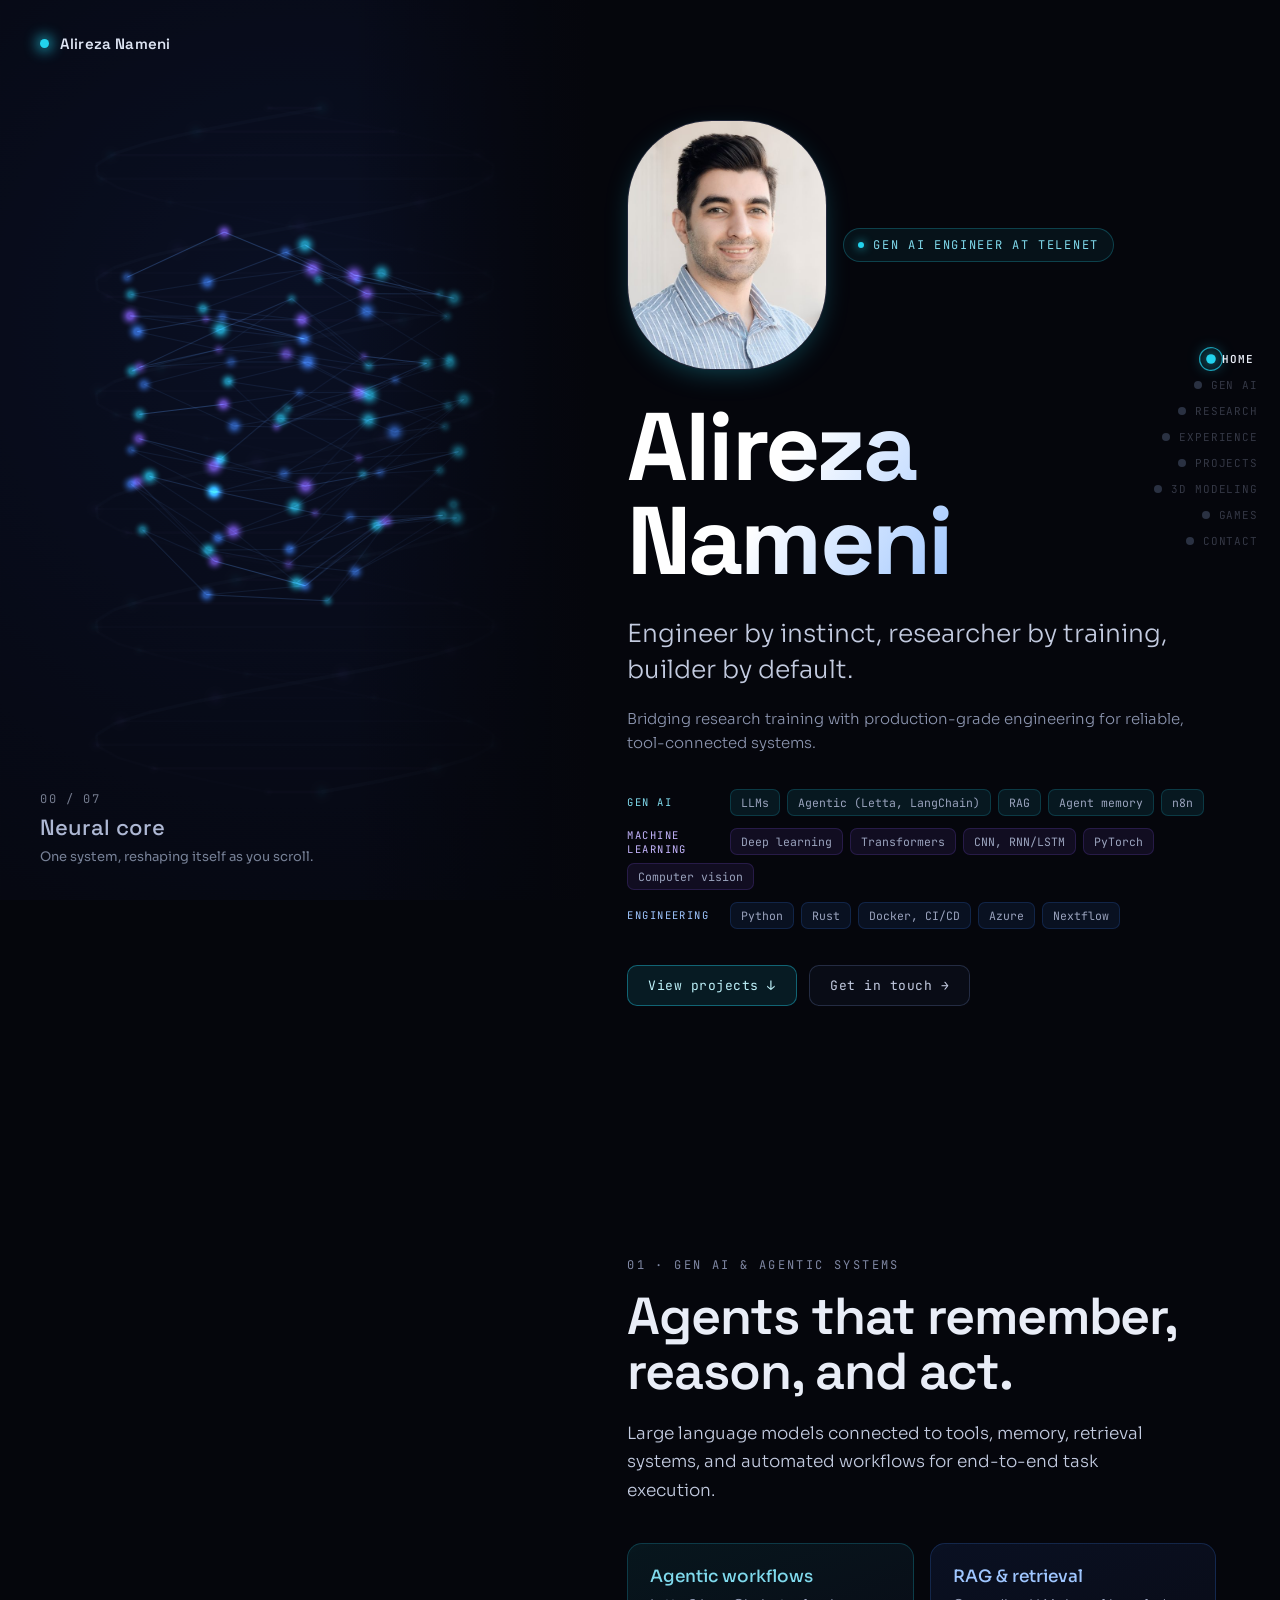
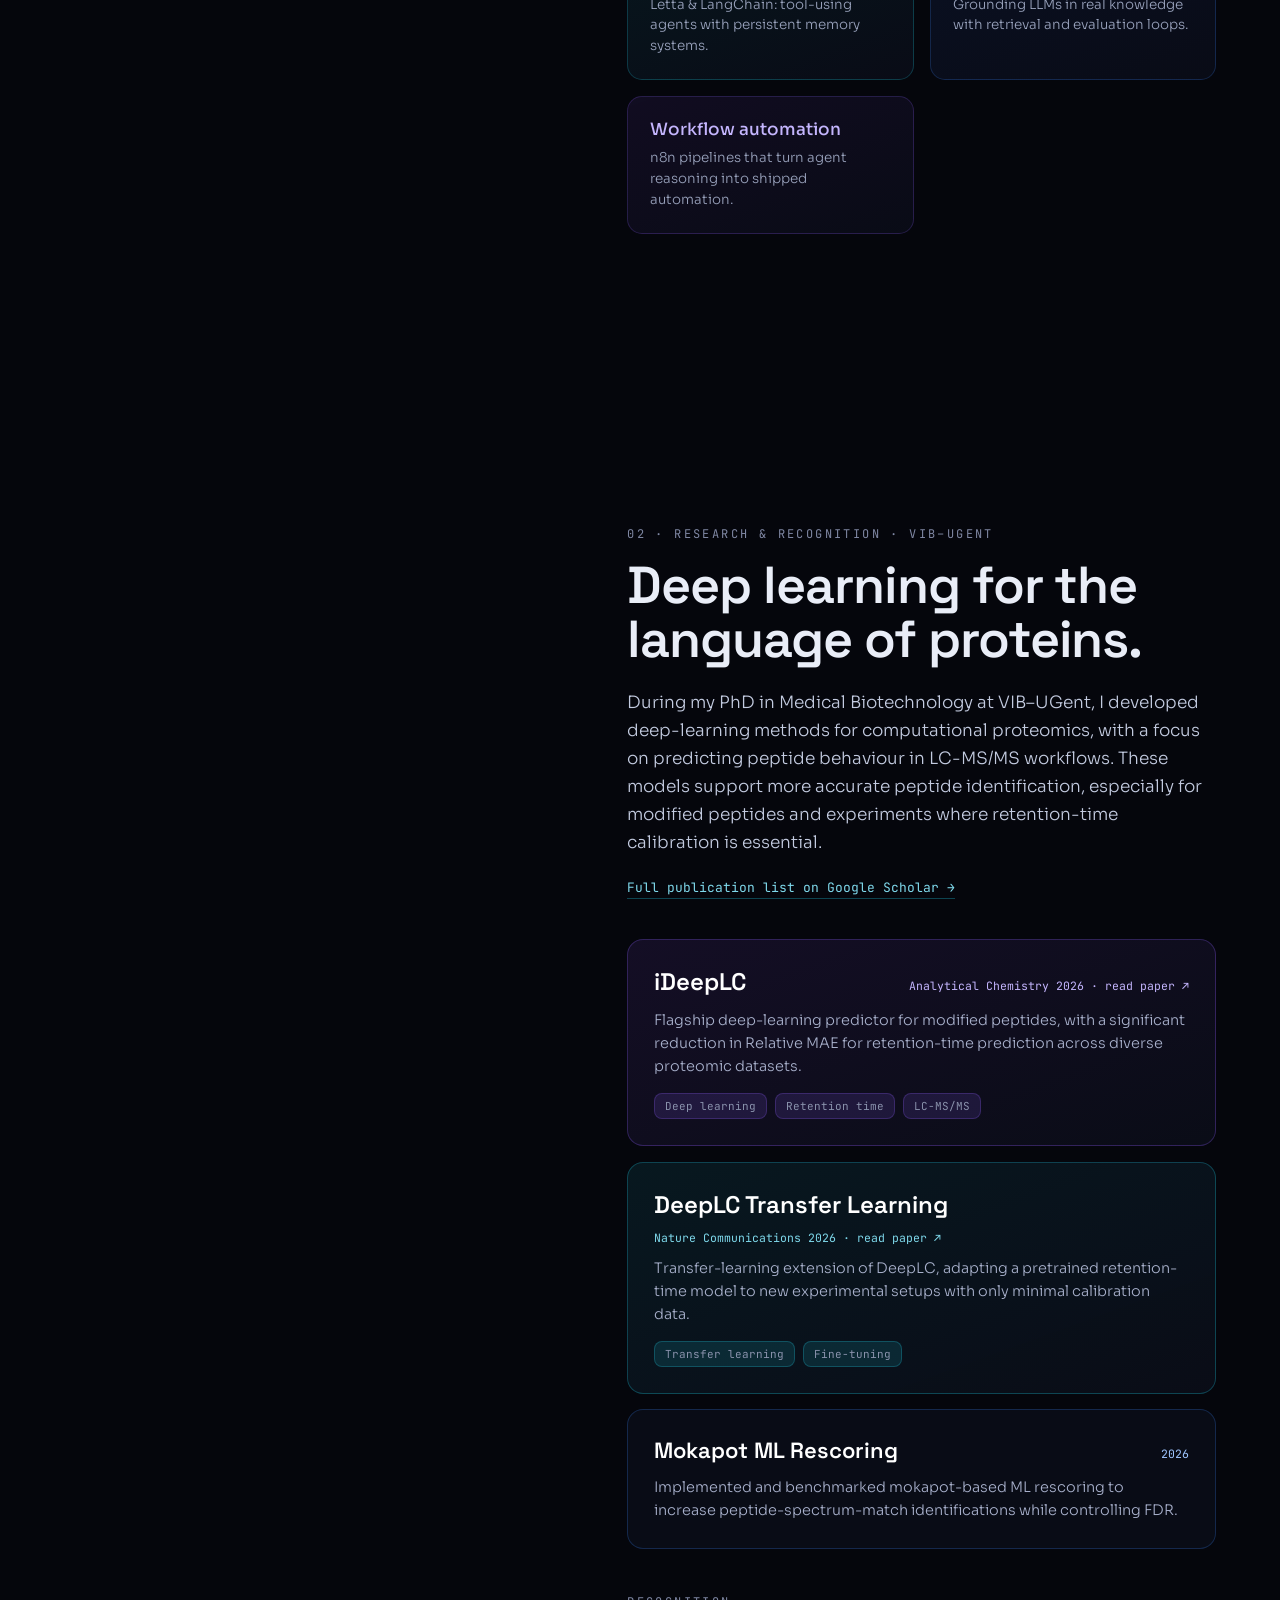
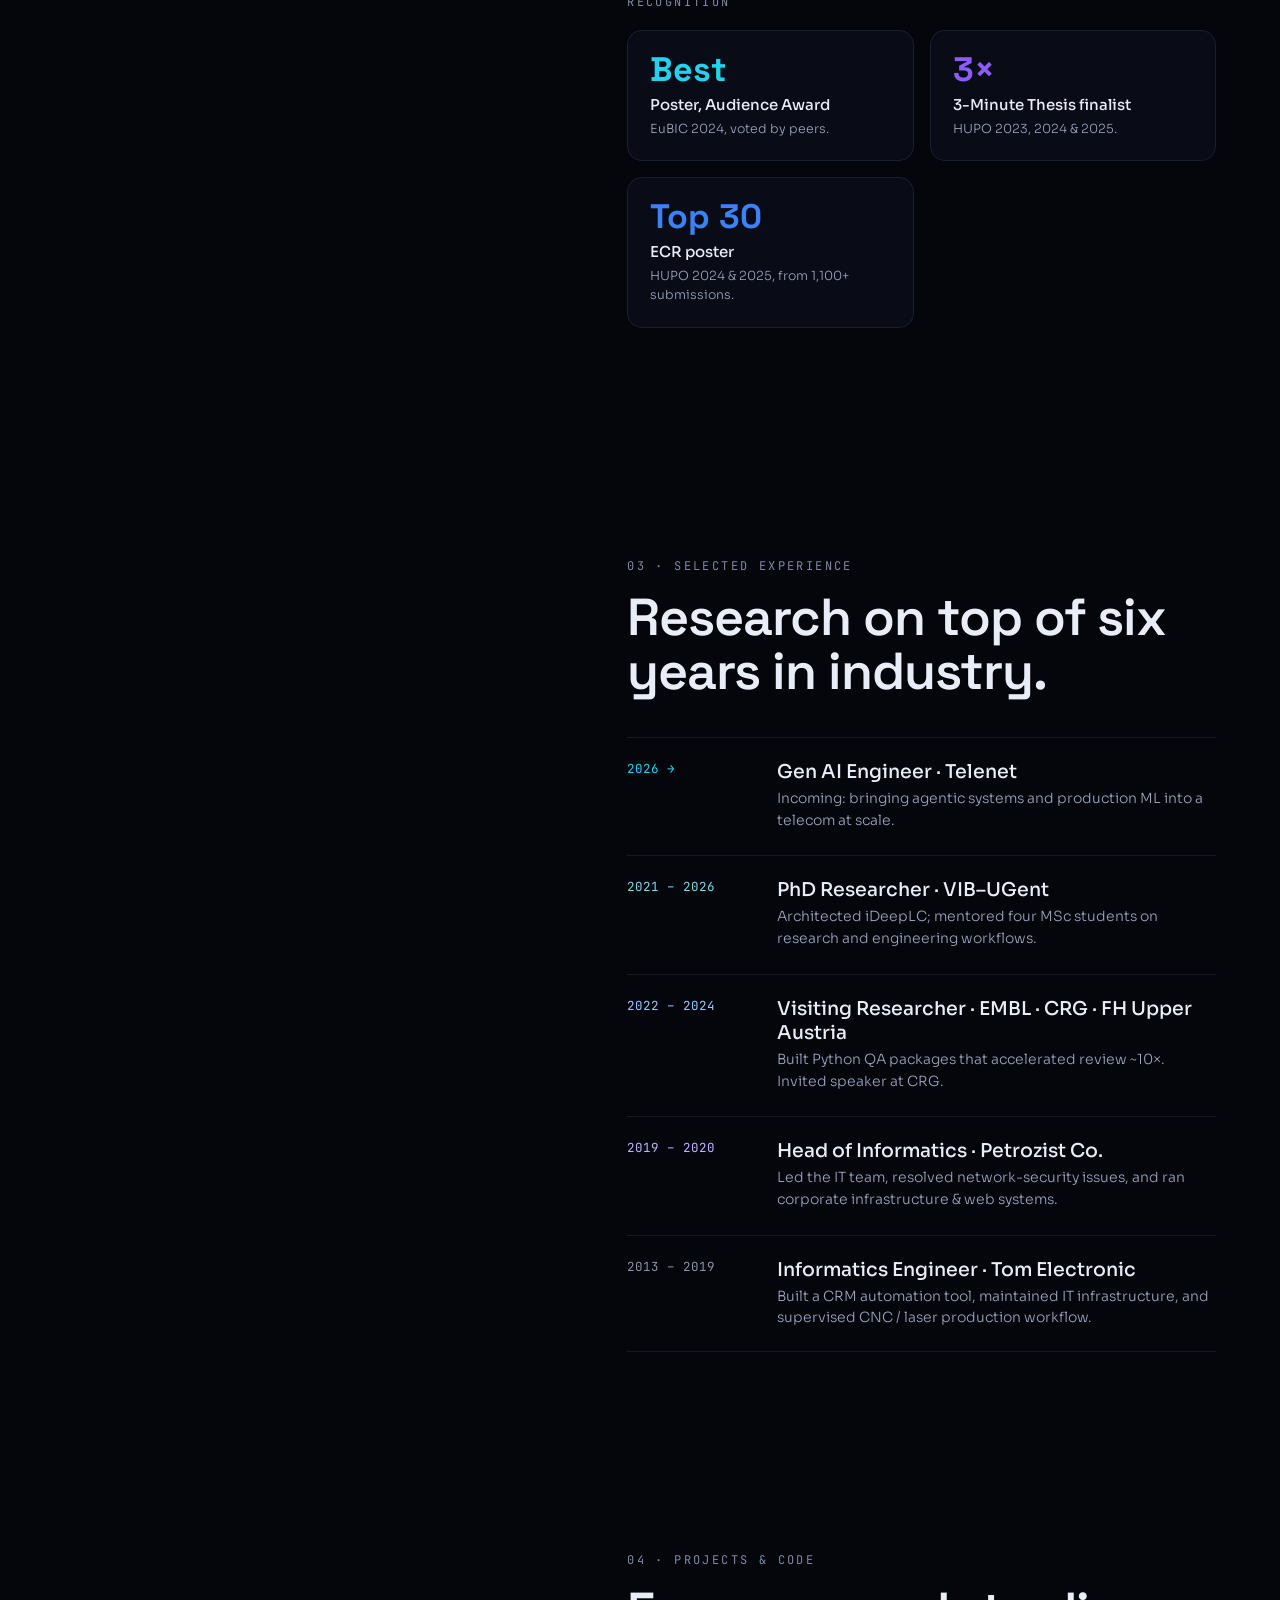
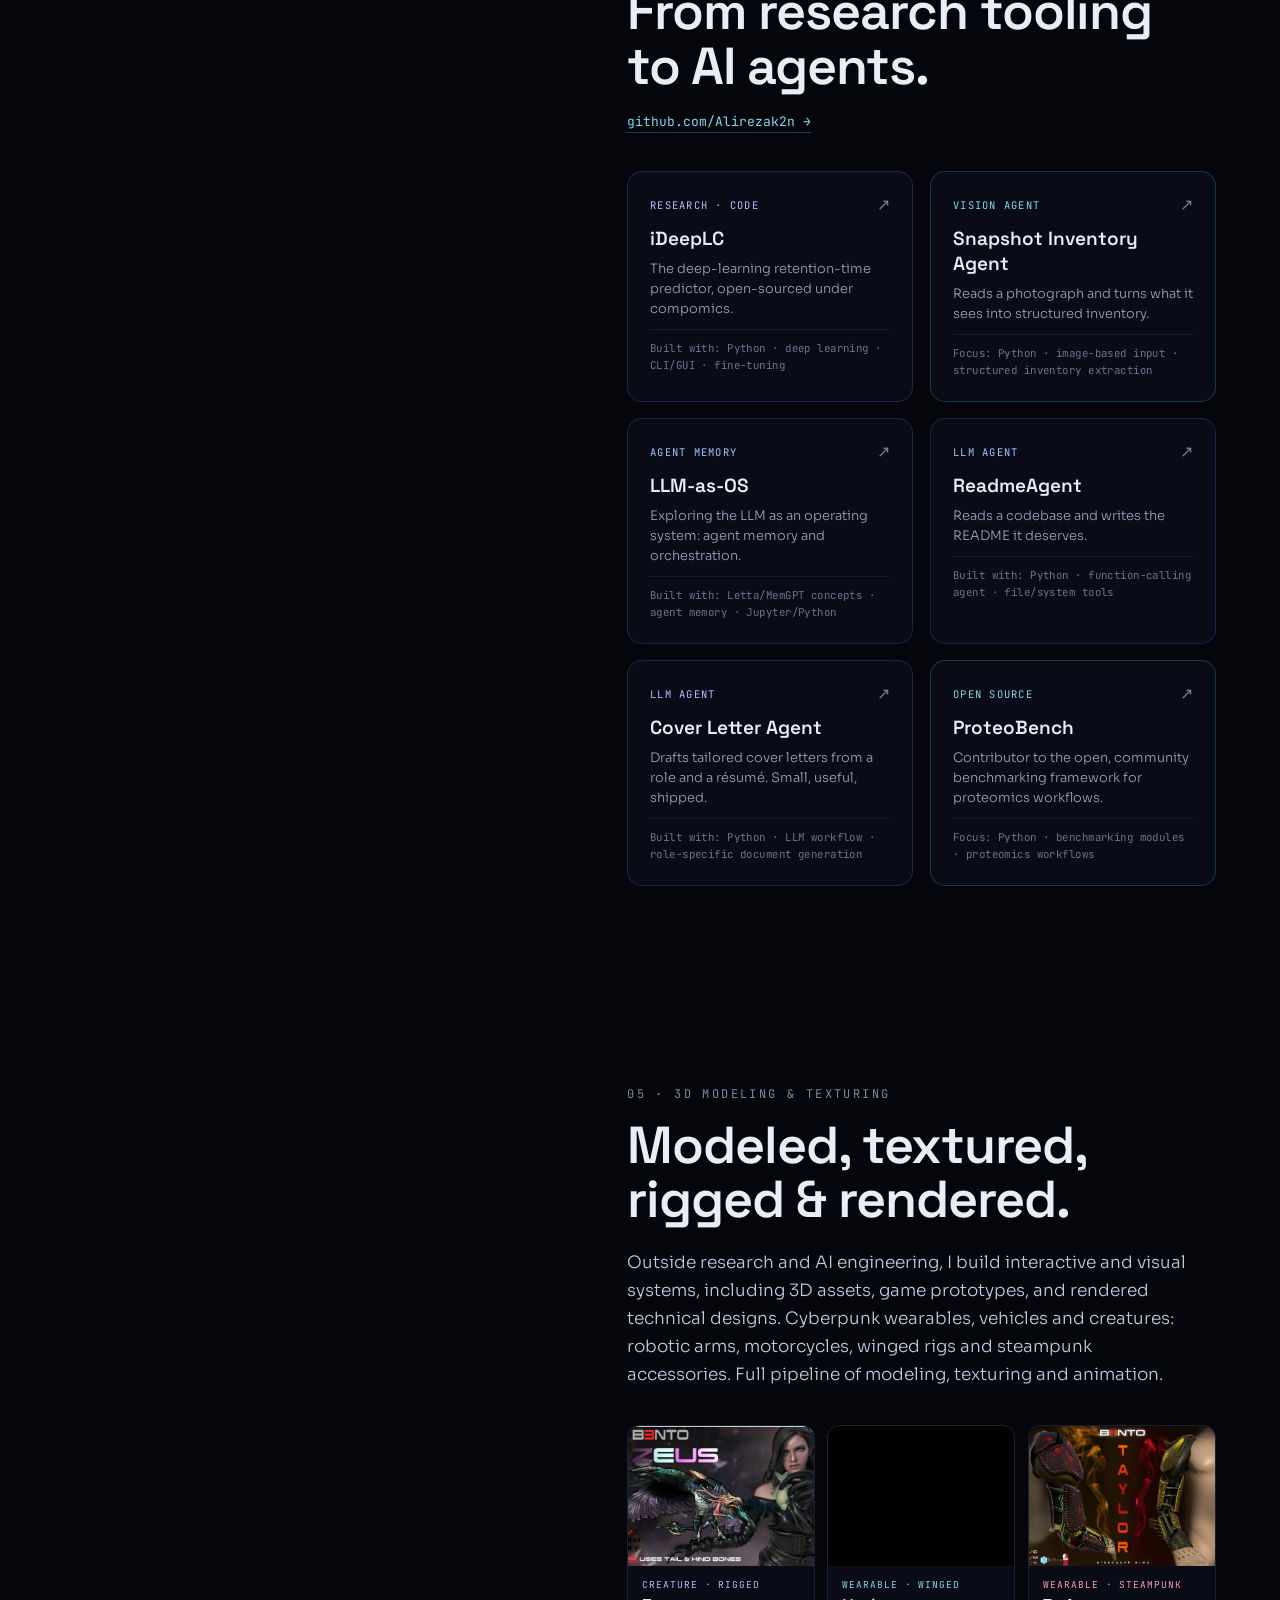
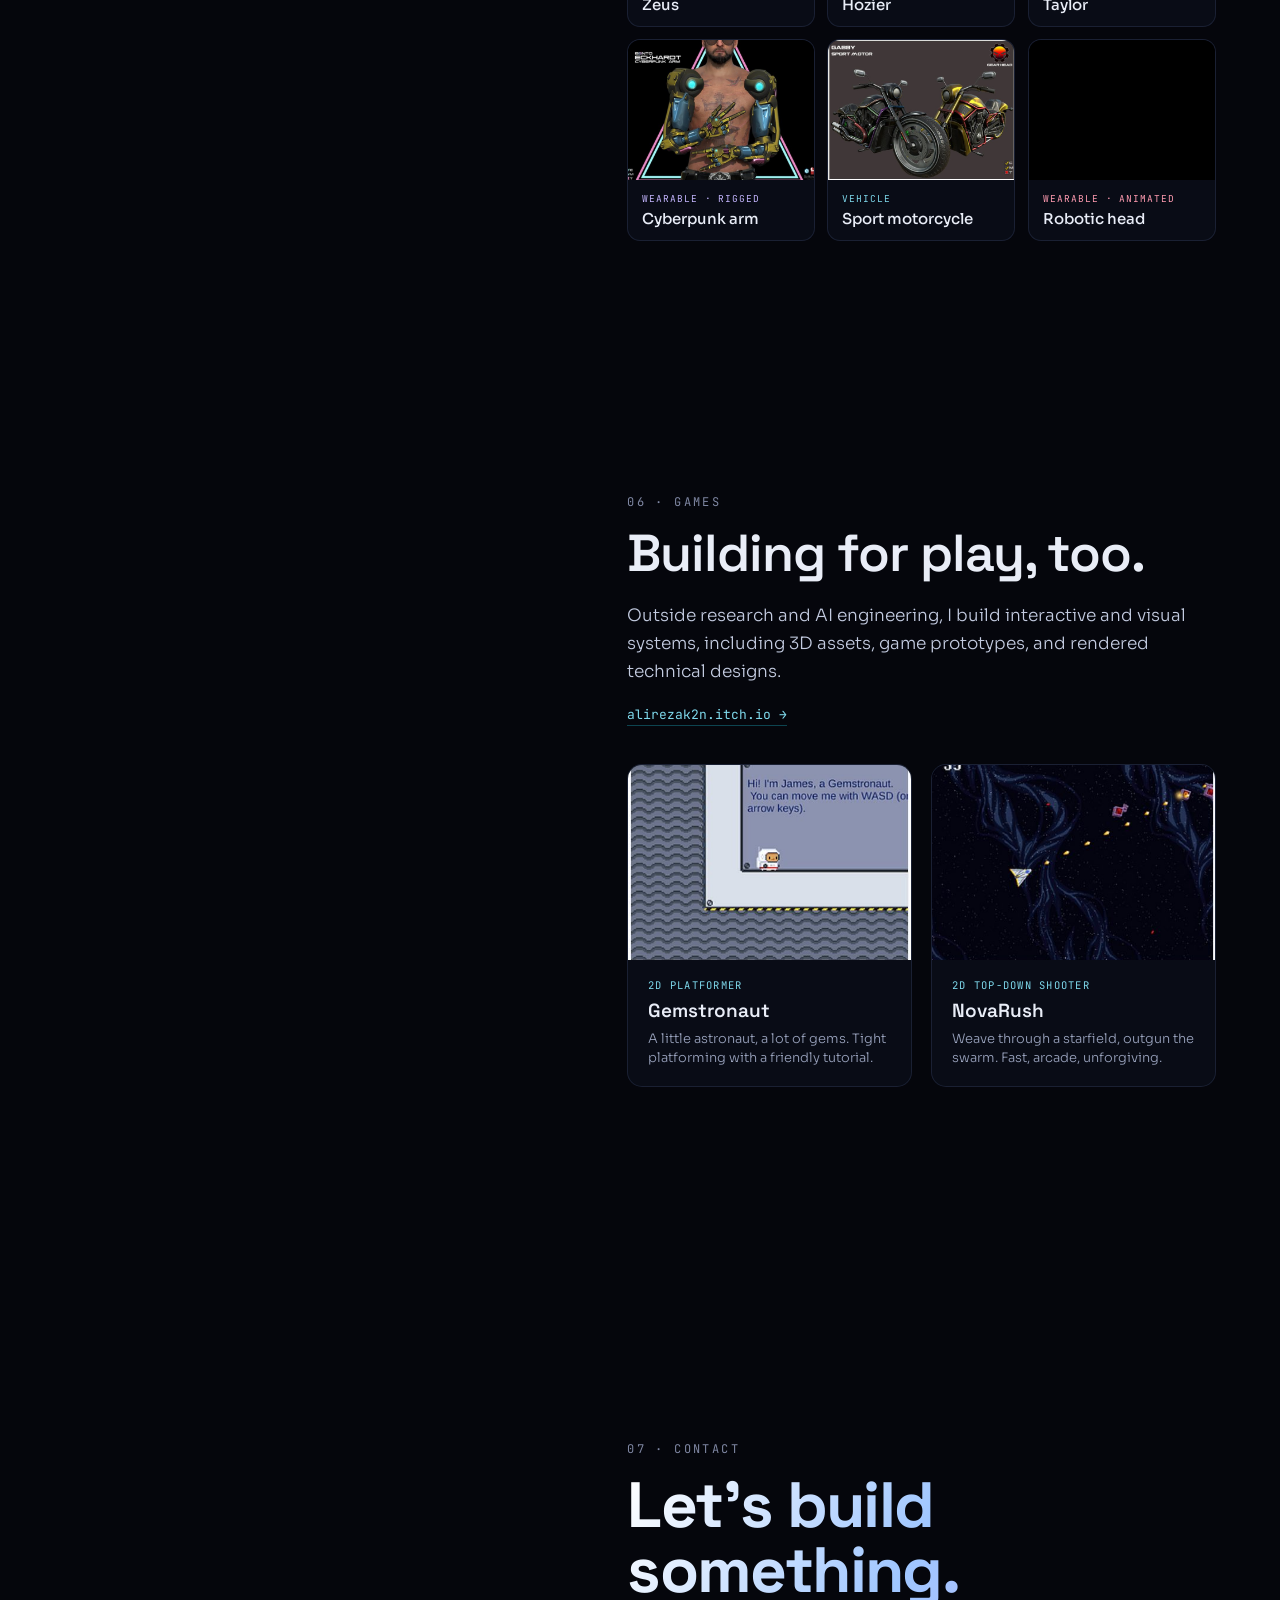
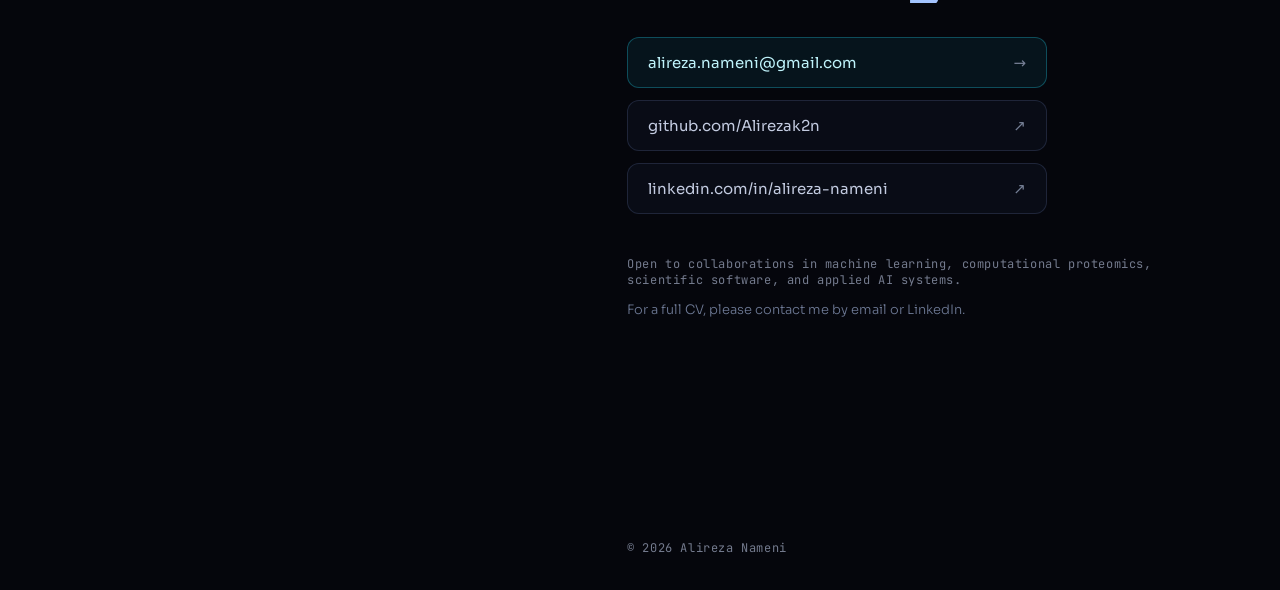
==== commit 8709c95e: "Update Mokapot timeline to 2026" ====
--- a/index.html
+++ b/index.html
@@ -138,7 +138,7 @@
 <div class="u0053" data-card="" data-delay="240" data-reveal="">
 <div class="u0044">
 <h3 class="u0054">Mokapot ML Rescoring</h3>
-<span class="u0055">2022 – 2024</span>
+<span class="u0055">2026</span>
 </div>
 <p class="u0056">Implemented and benchmarked mokapot-based ML rescoring to increase peptide-spectrum-match identifications while controlling FDR.</p>
 </div>
